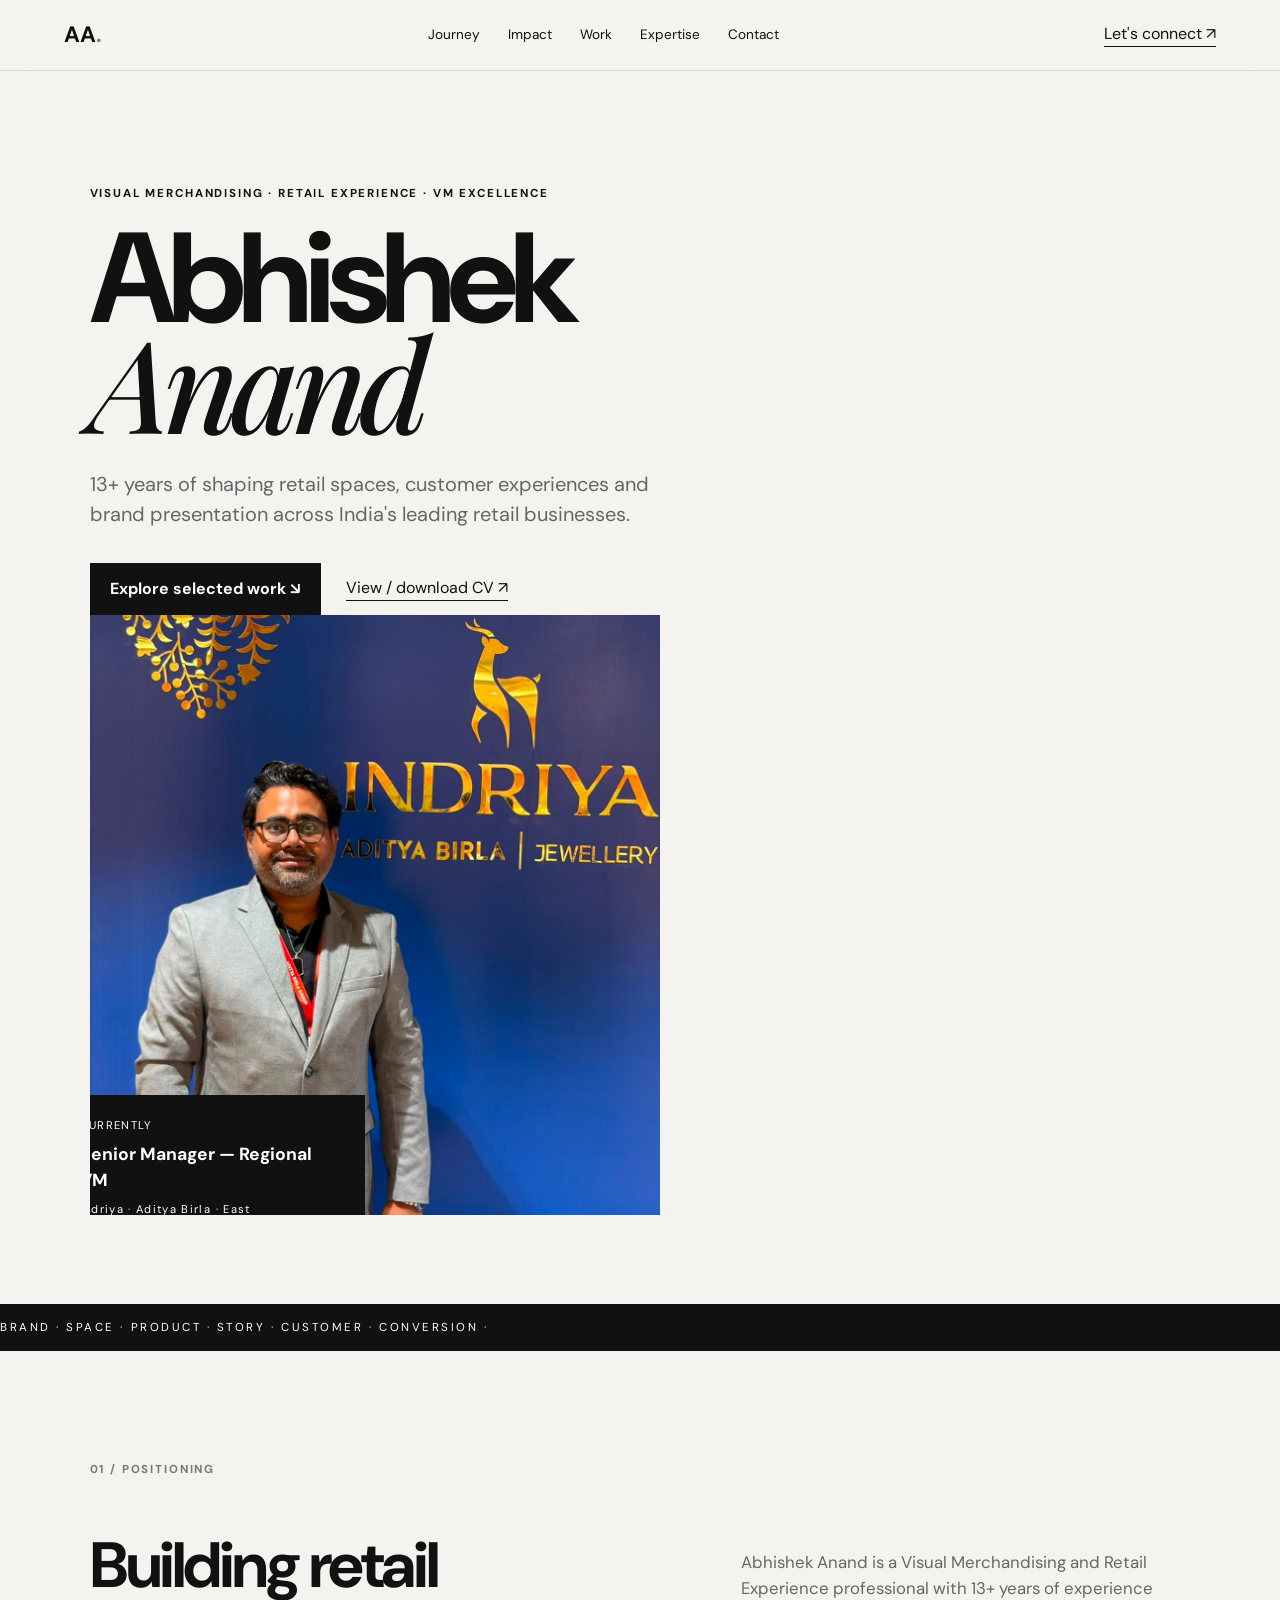
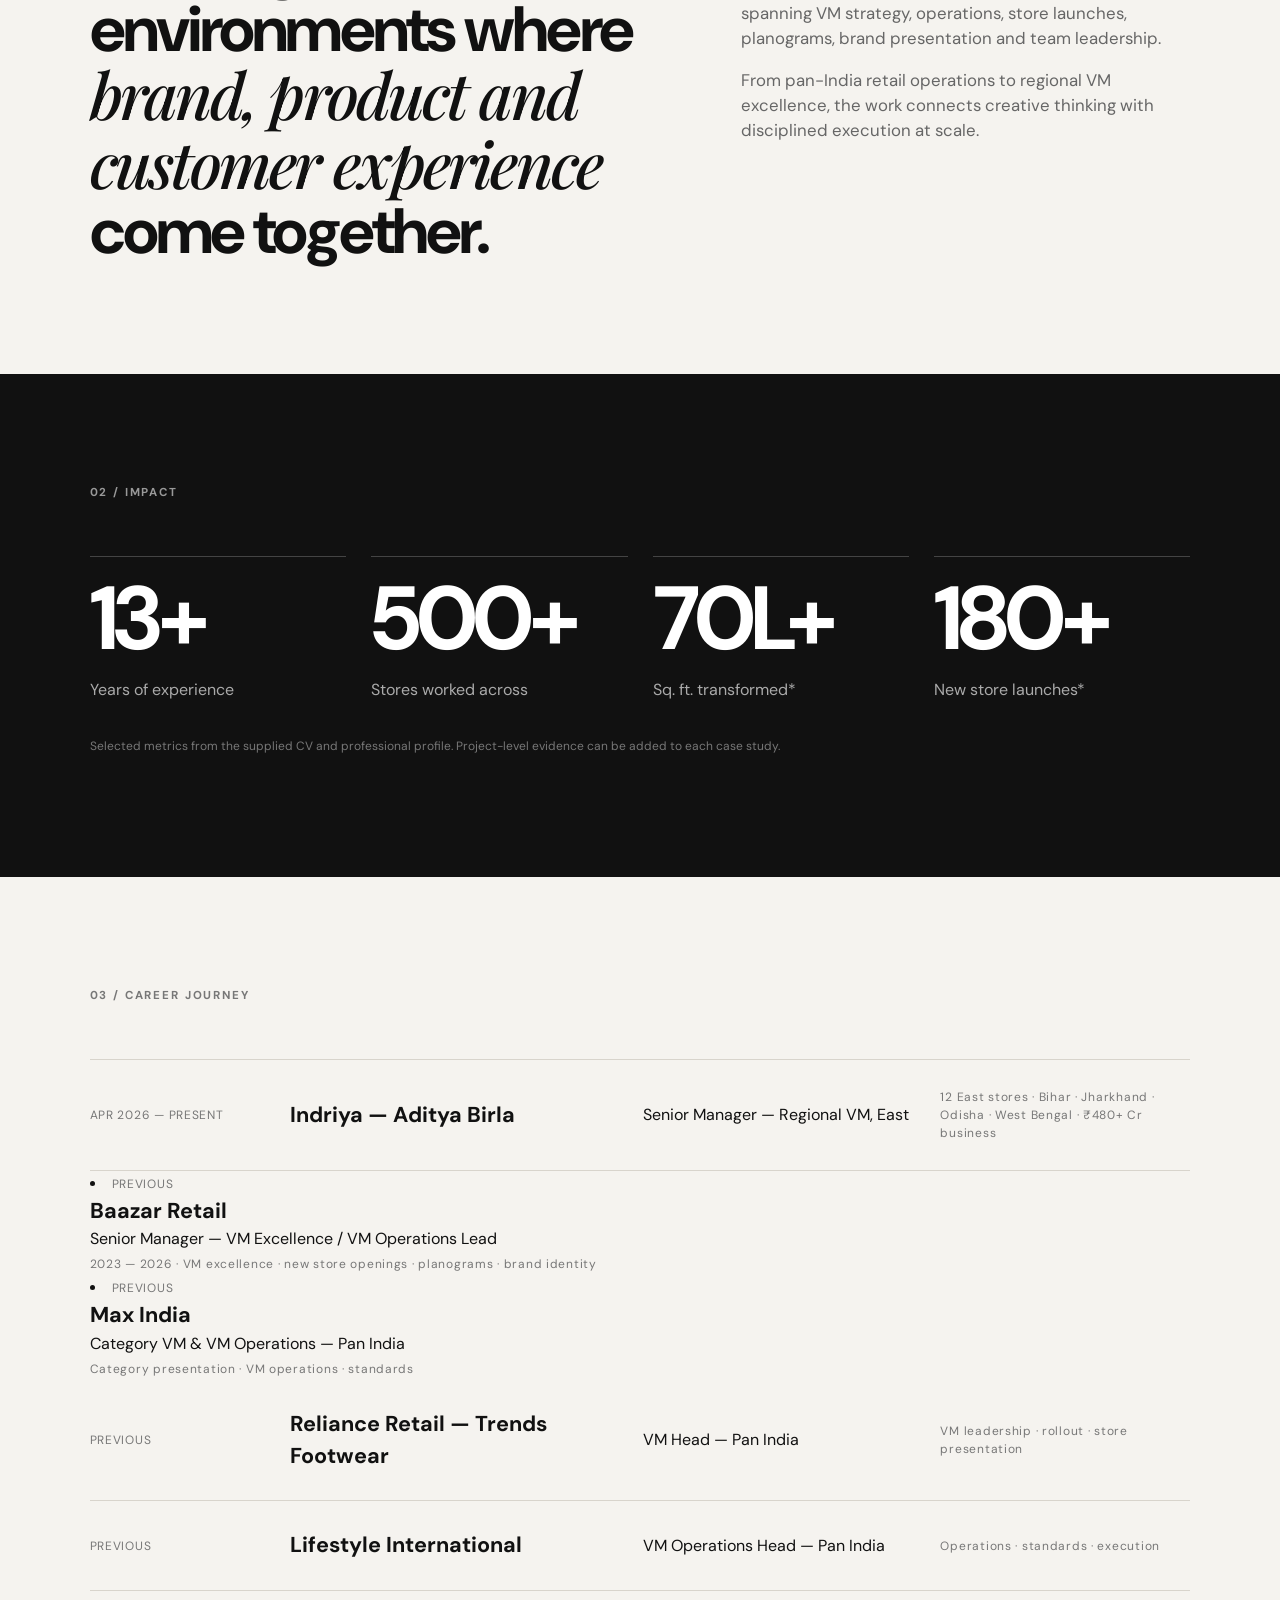
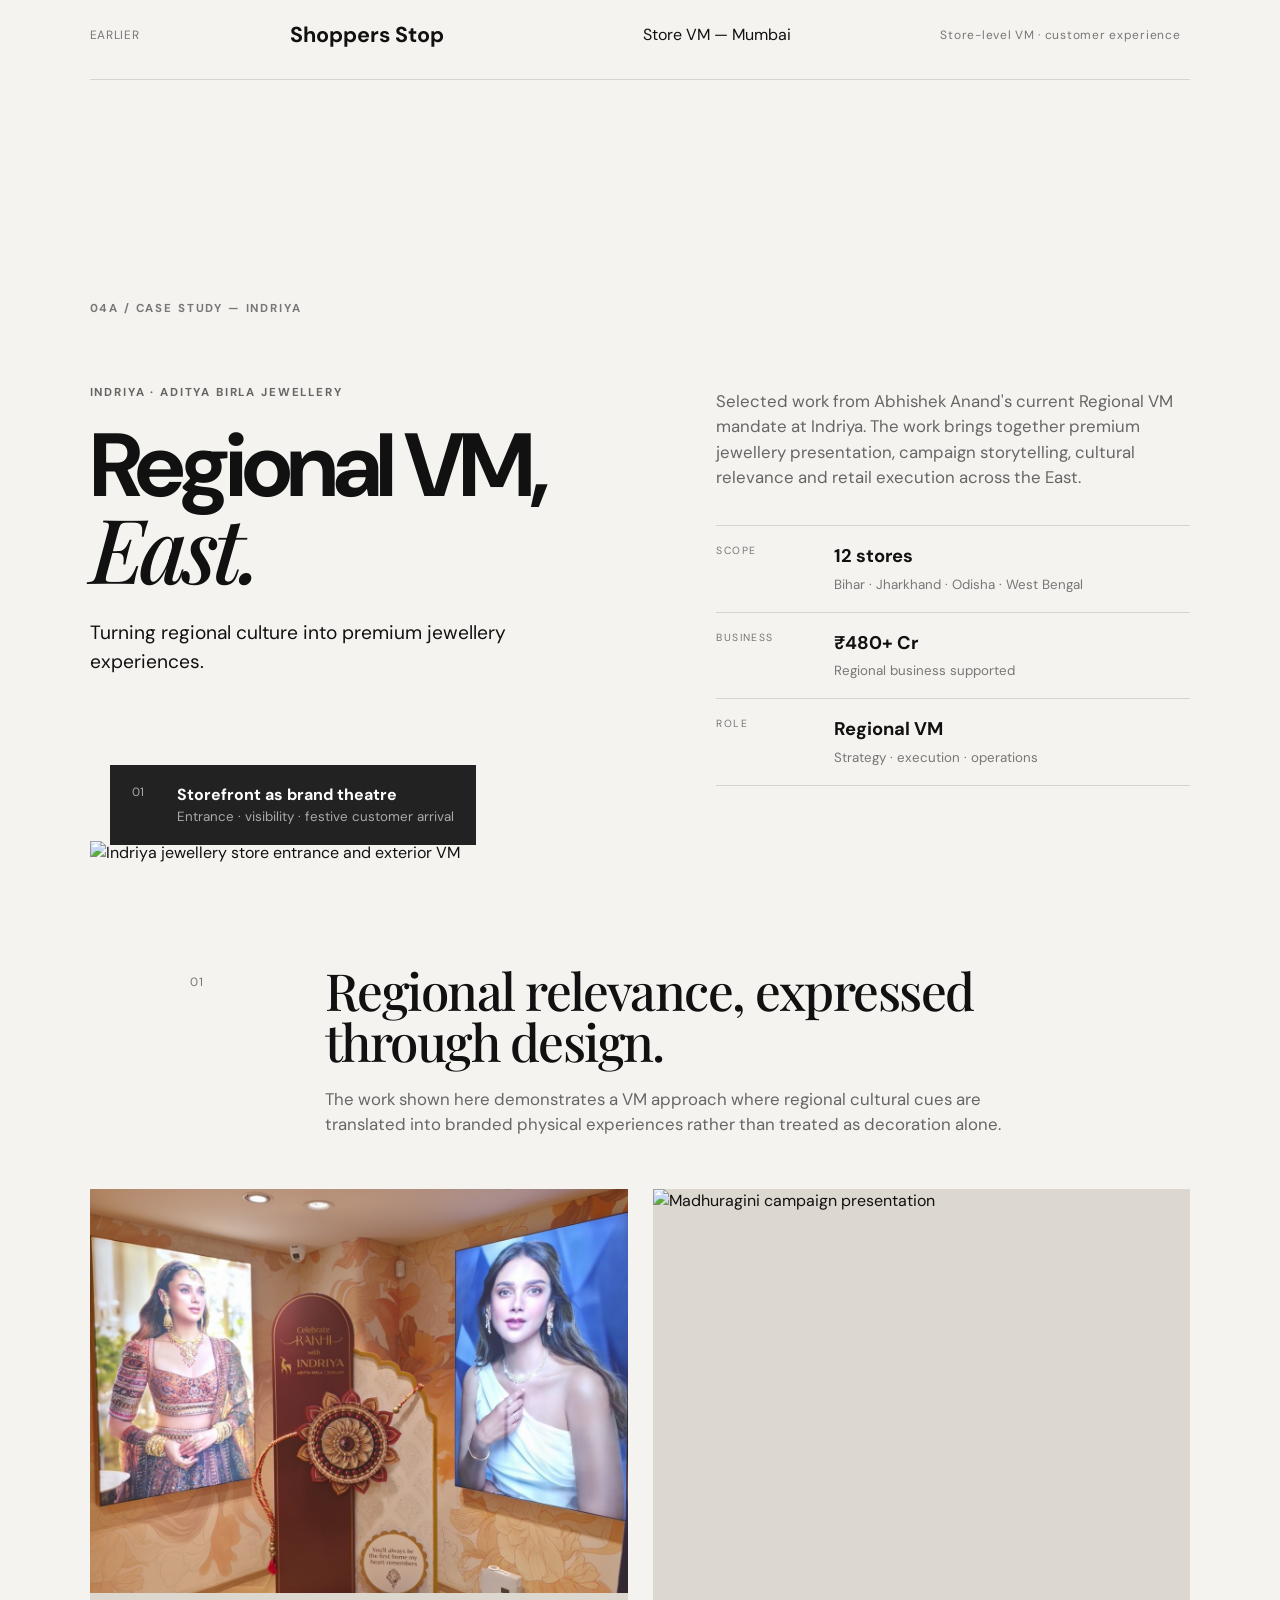
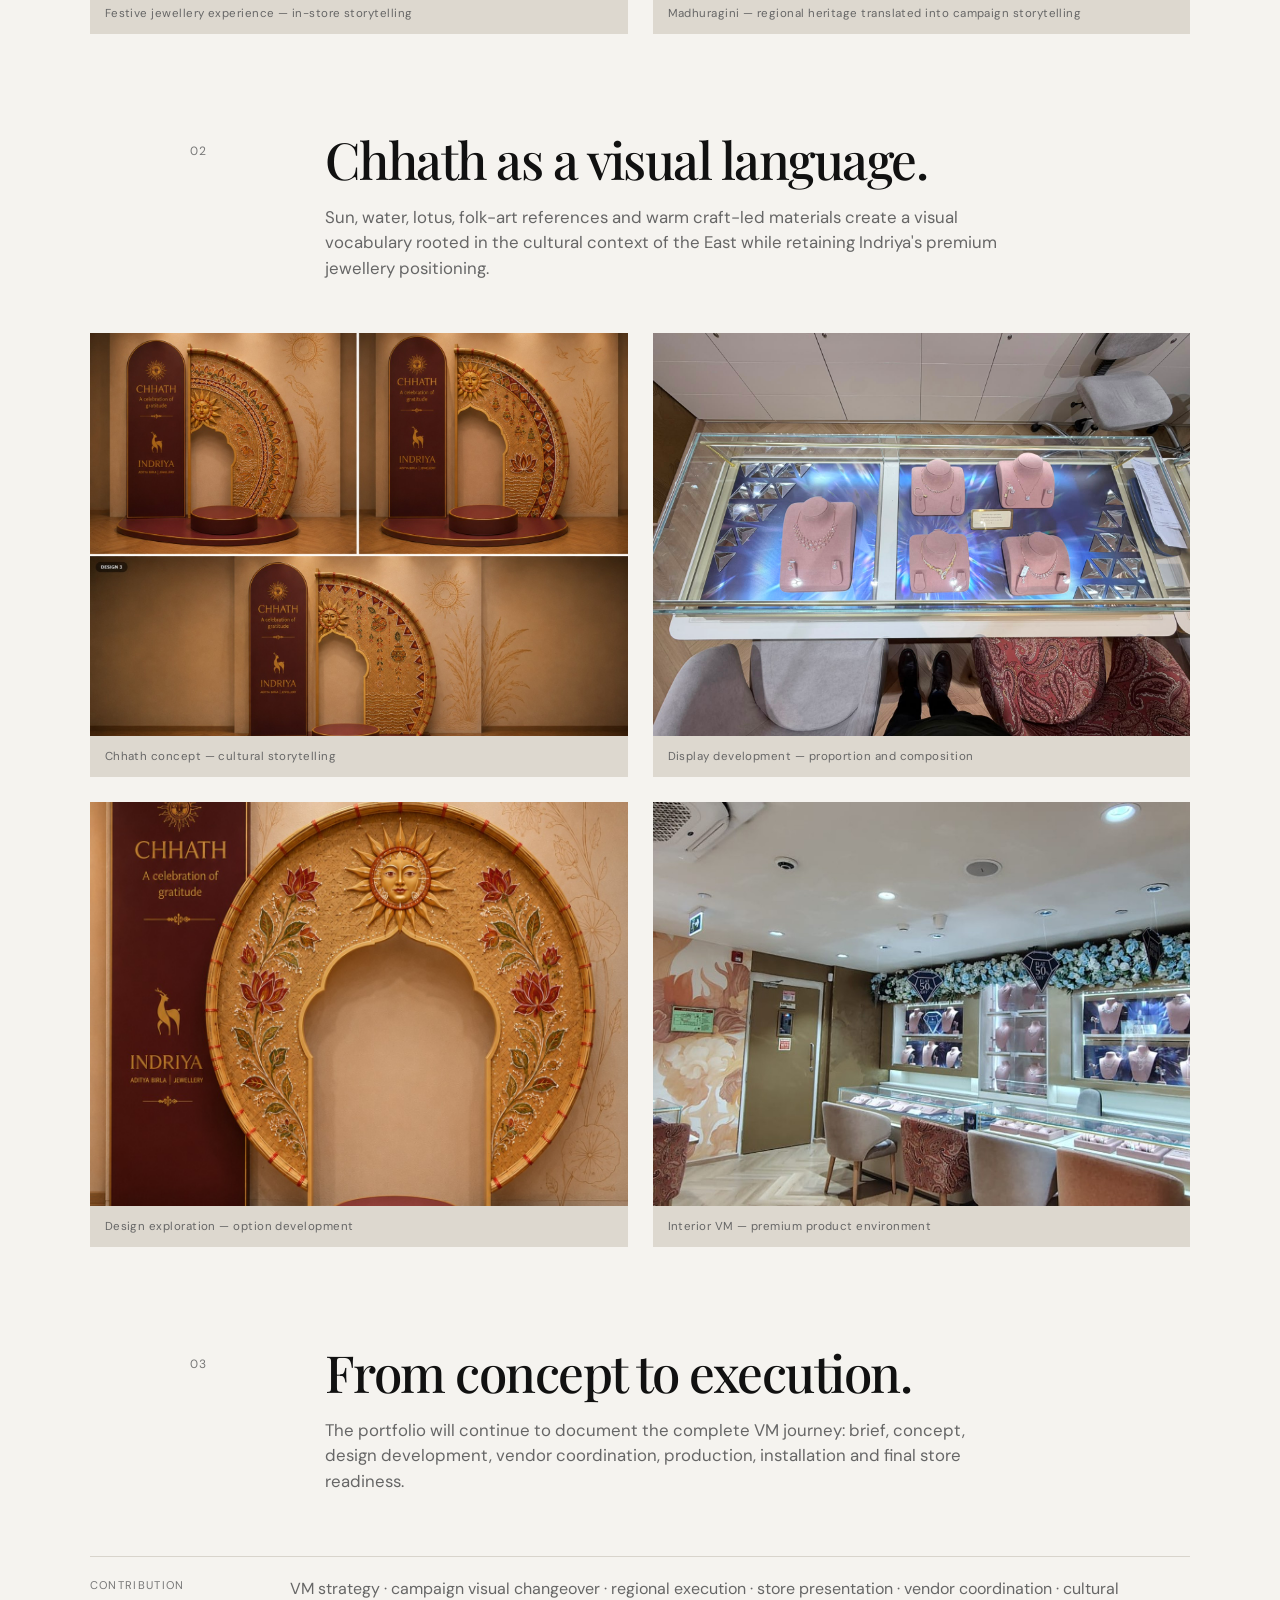
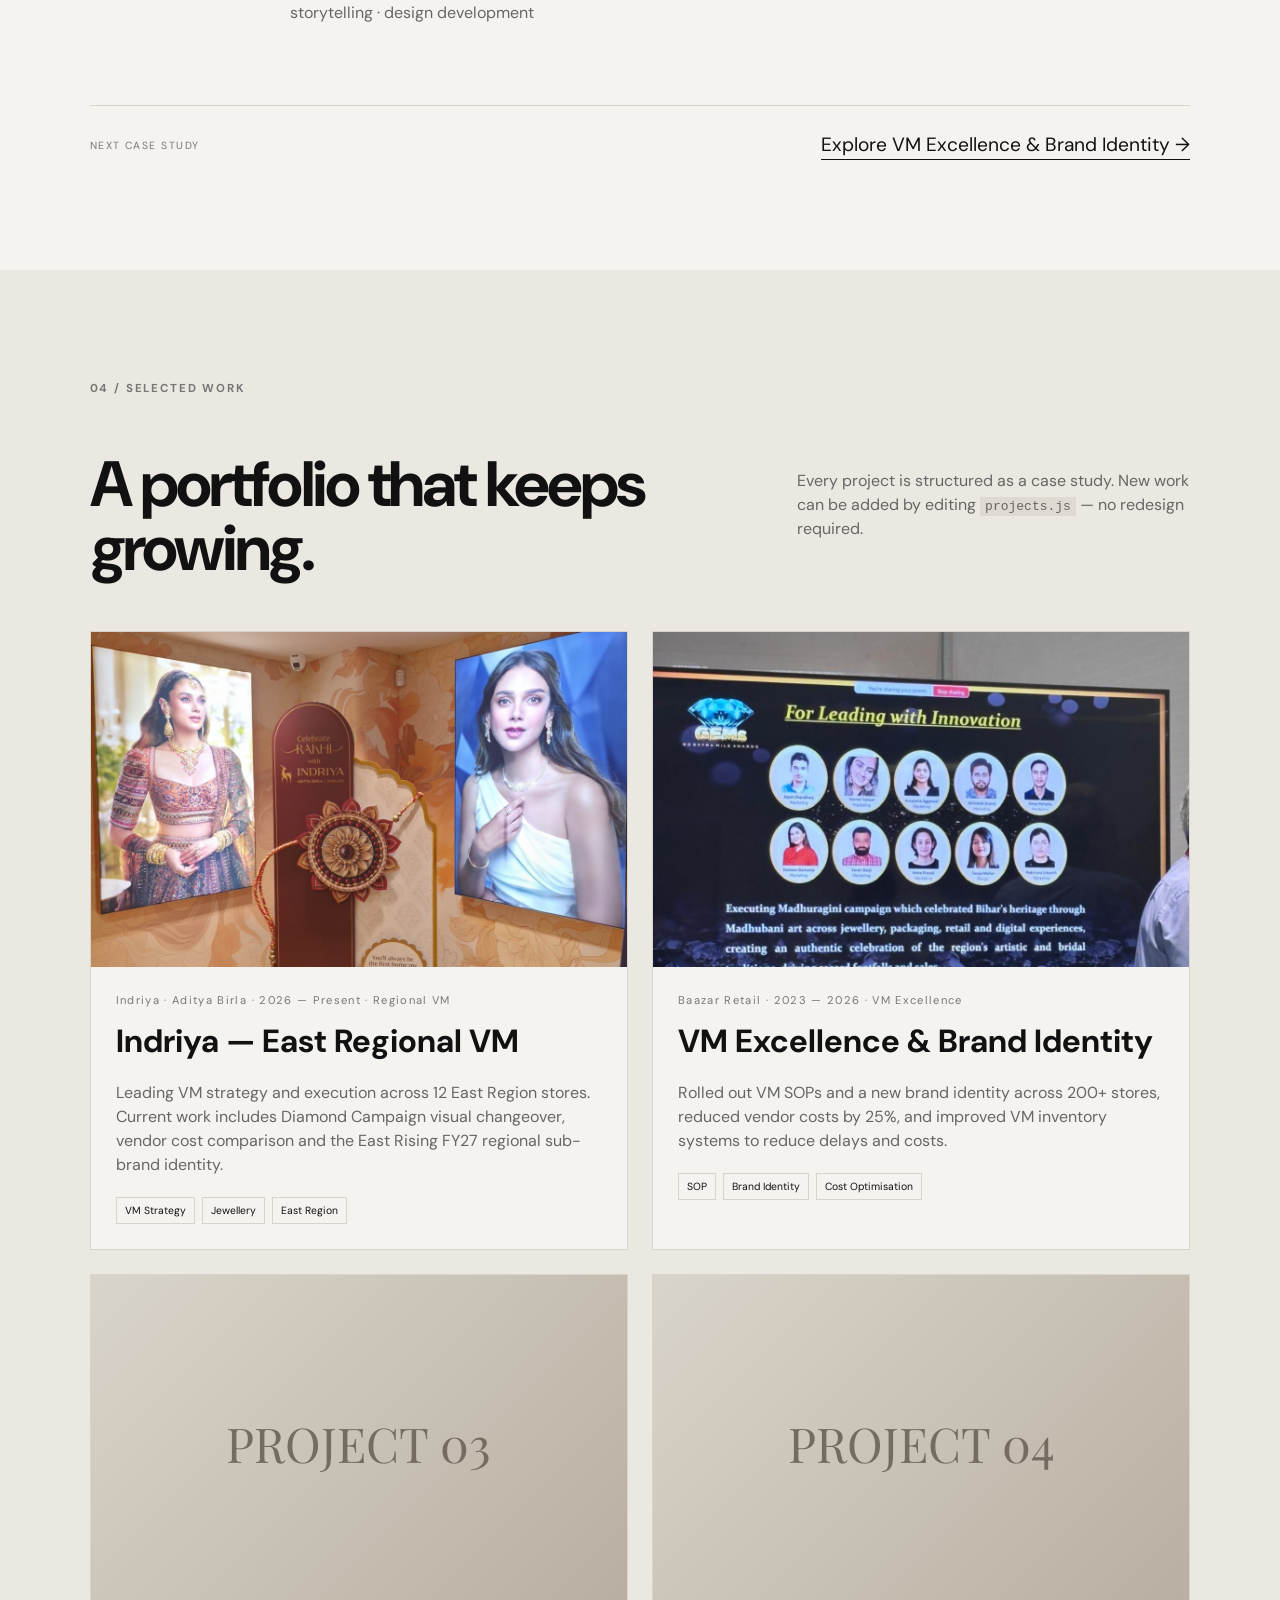
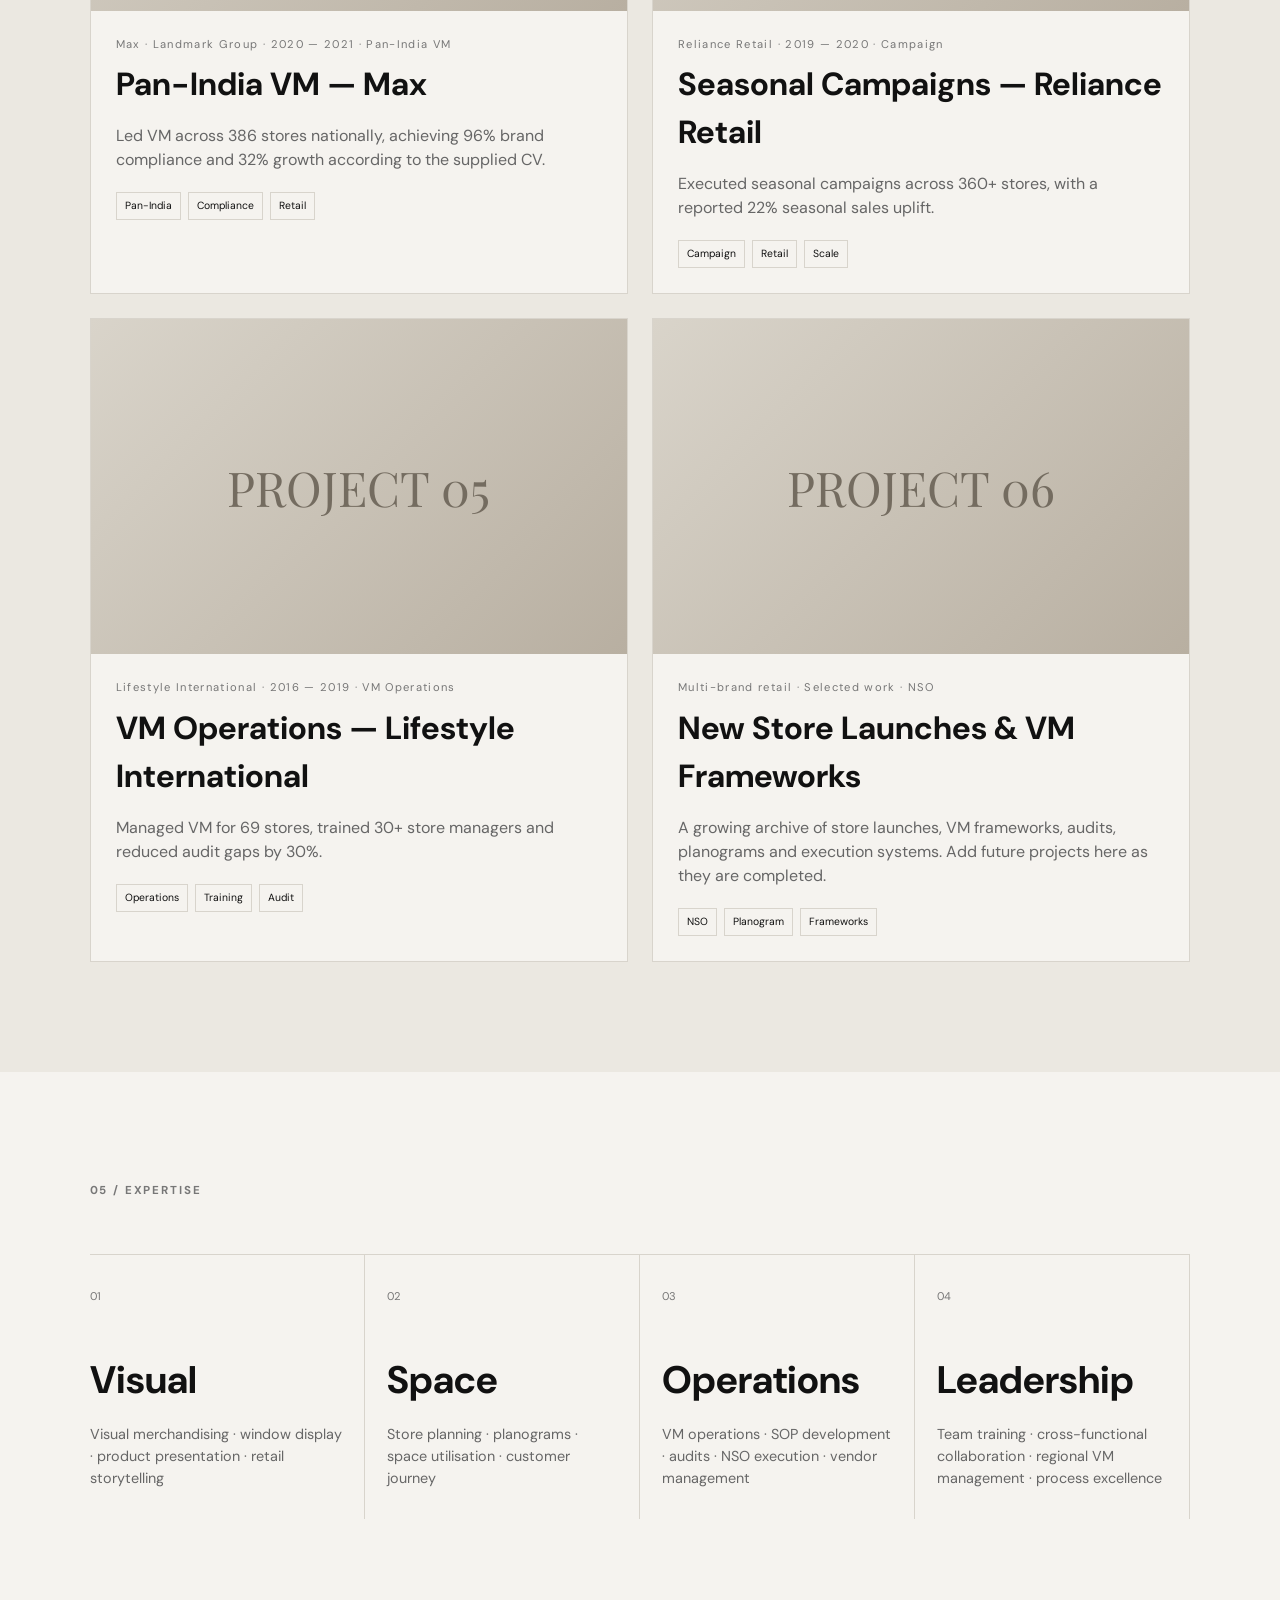
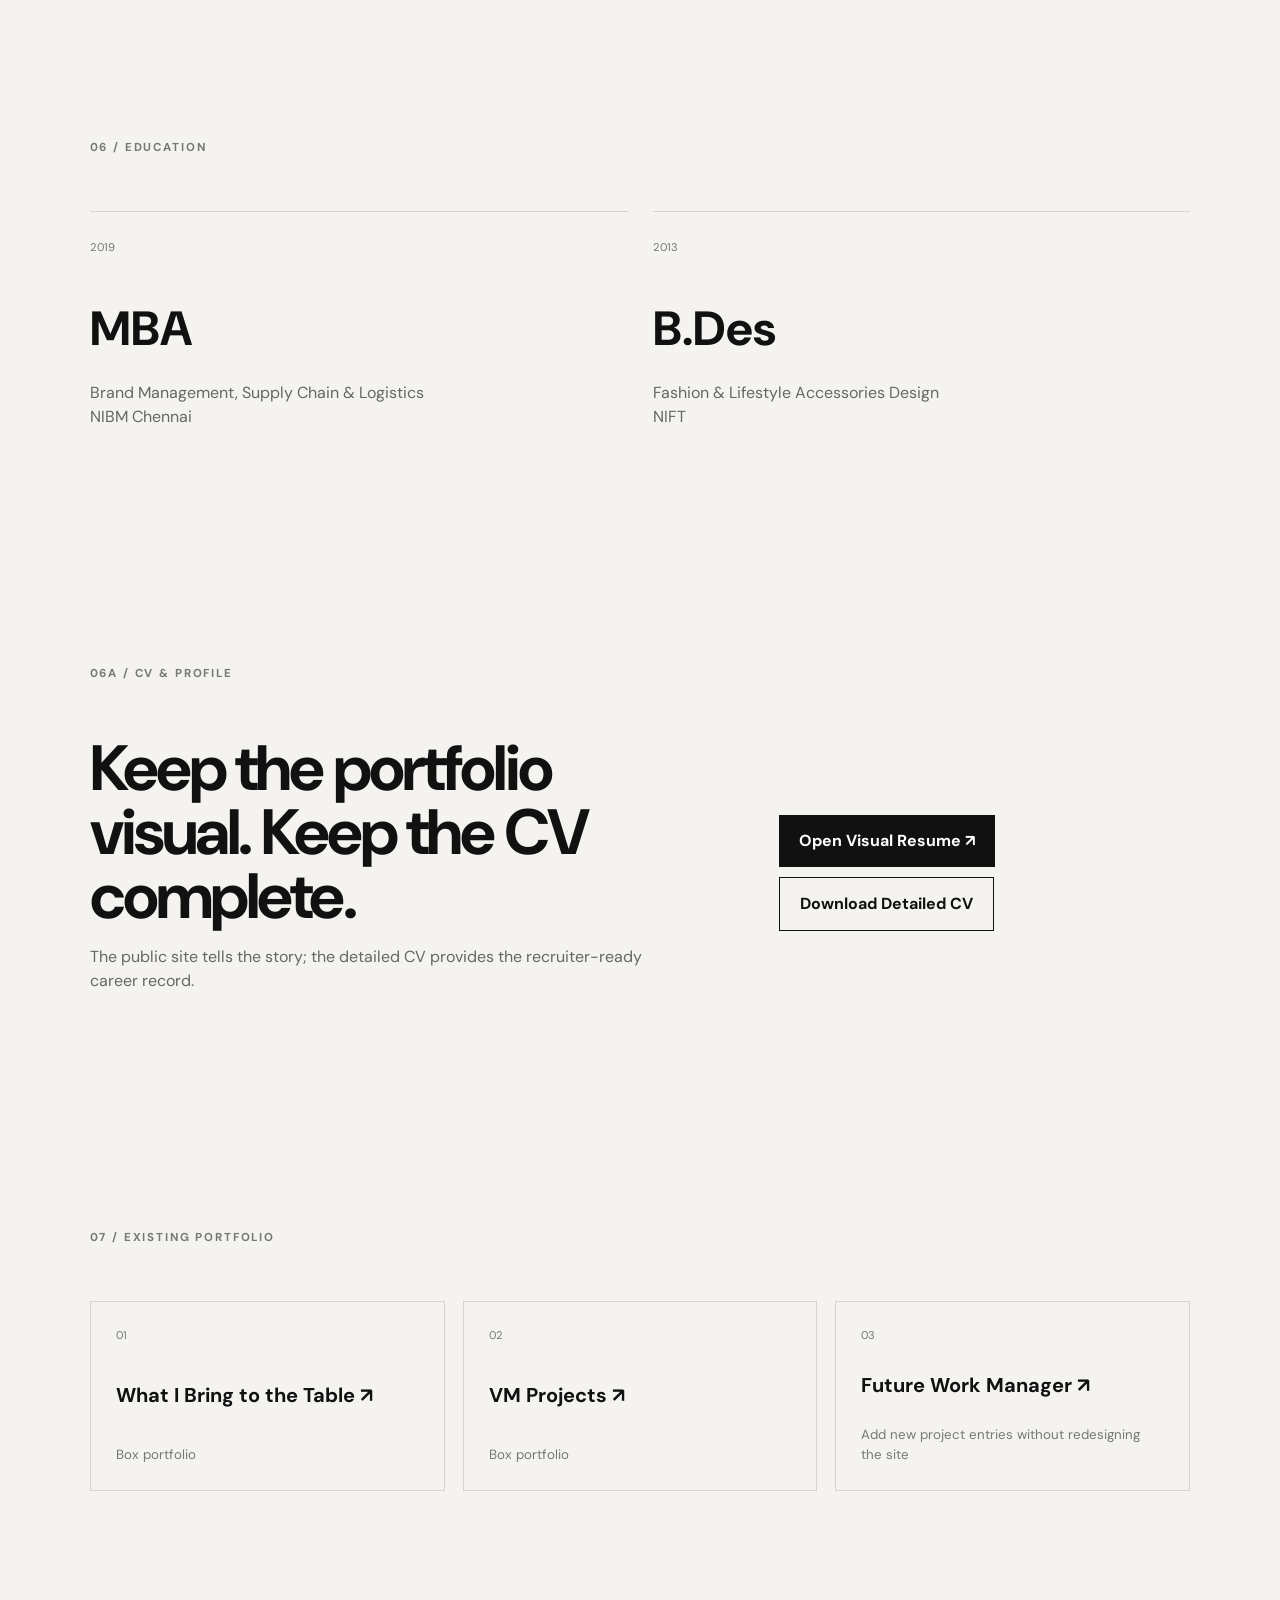
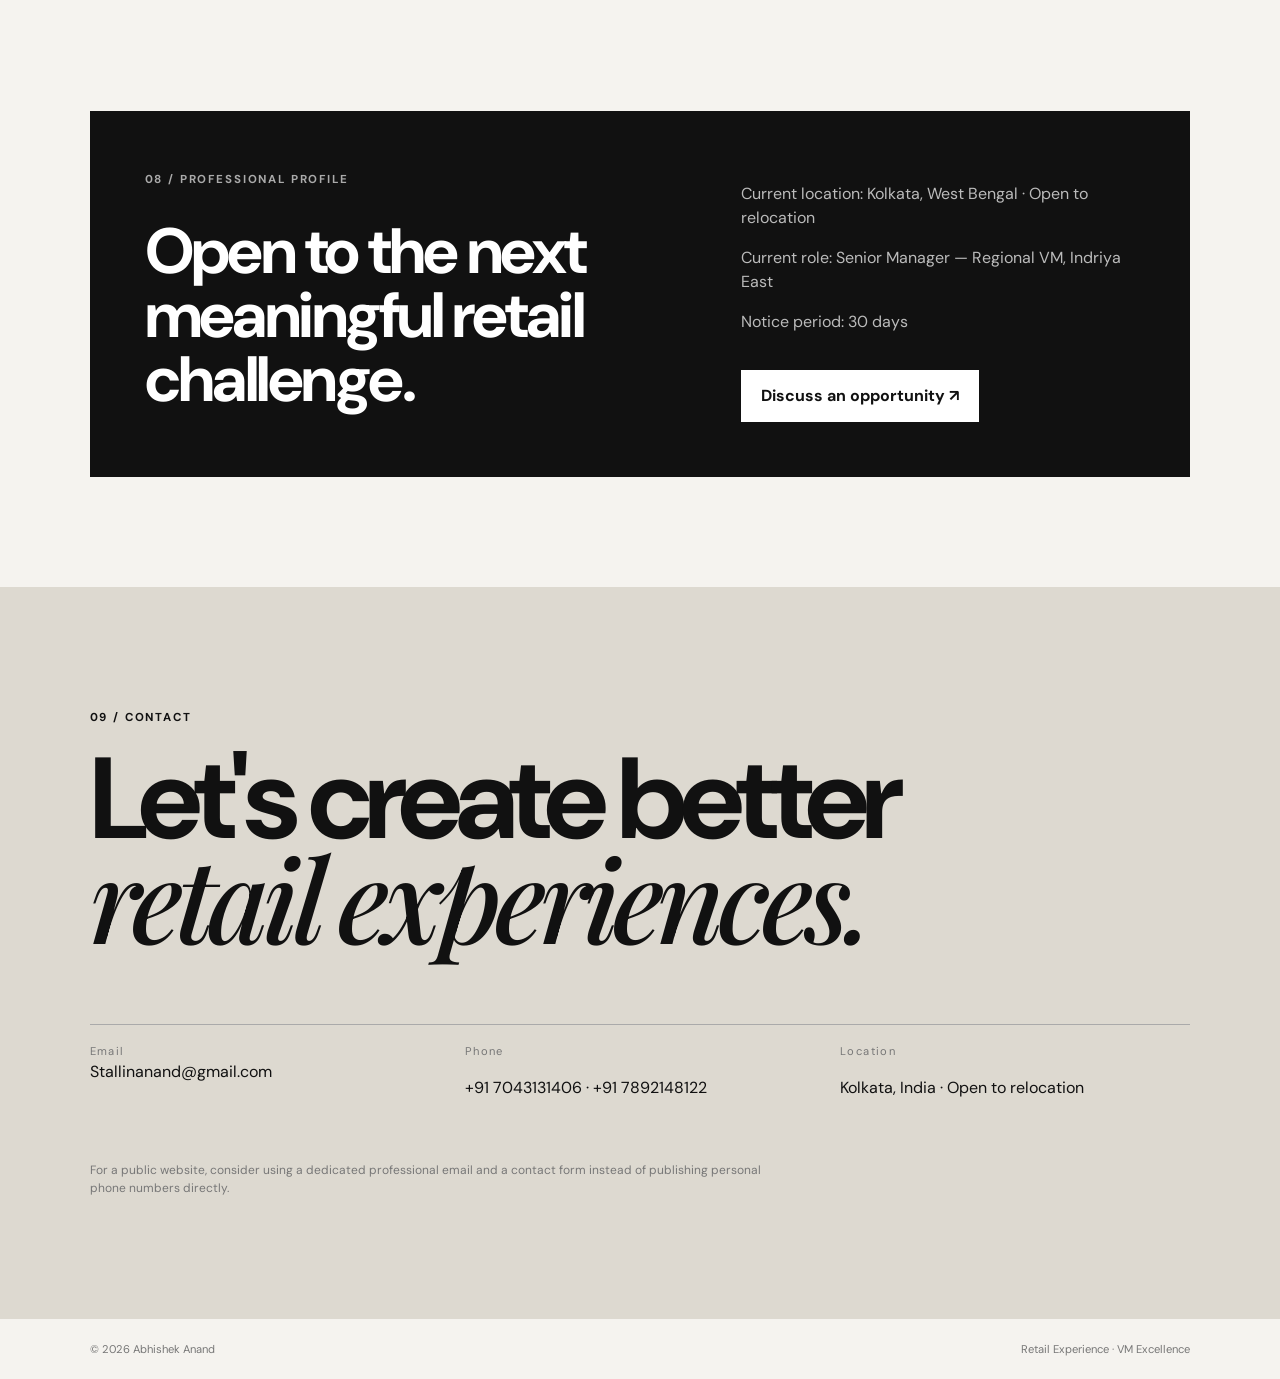
==== index.html @ 4405d83d "Update index.html Image link" ====
<!DOCTYPE html>
<html lang="en">
<head>
  <meta charset="UTF-8">
  <meta name="viewport" content="width=device-width, initial-scale=1.0">
  <meta name="description" content="Abhishek Anand — Visual Merchandising, Retail Experience & VM Excellence. 13+ years across leading Indian retail brands.">
  <title>Abhishek Anand — Retail Experience & Visual Merchandising</title>
  <link rel="preconnect" href="https://fonts.googleapis.com">
  <link rel="preconnect" href="https://fonts.gstatic.com" crossorigin>
  <link href="https://fonts.googleapis.com/css2?family=DM+Sans:wght@400;500;600;700&family=Playfair+Display:wght@500;600&display=swap" rel="stylesheet">
  <link rel="stylesheet" href="styles.css">
</head>
<body>
  <header class="nav">
    <a class="brand" href="#top">AA<span>.</span></a>
    <nav>
      <a href="#journey">Journey</a>
      <a href="#impact">Impact</a>
      <a href="#work">Work</a>
      <a href="#expertise">Expertise</a>
      <a href="#contact">Contact</a>
    </nav>
    <a class="nav-cta" href="mailto:Stallinanand@gmail.com">Let's connect ↗</a>
  </header>

  <main id="top">
    <section class="hero">
      <div class="hero-copy">
        <p class="eyebrow">VISUAL MERCHANDISING · RETAIL EXPERIENCE · VM EXCELLENCE</p>
        <h1>Abhishek<br><em>Anand</em></h1>
        <p class="hero-lede">13+ years of shaping retail spaces, customer experiences and brand presentation across India's leading retail businesses.</p>
        <div class="hero-actions">
          <a class="button dark" href="#work">Explore selected work ↘</a>
          <a class="text-link" href="Abhishek_Anand_Visual_Resume.pdf" target="_blank">View / download CV ↗</a>
      </div>
      <div class="hero-visual">
        <div class="portrait-placeholder">
    <img src="Abhishek_Anand_Portfolio_Main_Photo-1.jpg" alt="Abhishek Anand – Visual Merchandising & Retail Experience">
</div>
        <div class="floating-card">
          <span>CURRENTLY</span>
          <strong>Senior Manager — Regional VM</strong>
          <small>Indriya · Aditya Birla · East</small>
        </div>
      </div>
    </section>

    <section class="marquee"><div>BRAND · SPACE · PRODUCT · STORY · CUSTOMER · CONVERSION ·</div></section>

    <section class="intro section">
      <div class="section-label">01 / POSITIONING</div>
      <div class="intro-grid">
        <h2>Building retail environments where <em>brand, product and customer experience</em> come together.</h2>
        <div>
          <p>Abhishek Anand is a Visual Merchandising and Retail Experience professional with 13+ years of experience spanning VM strategy, operations, store launches, planograms, brand presentation and team leadership.</p>
          <p>From pan-India retail operations to regional VM excellence, the work connects creative thinking with disciplined execution at scale.</p>
        </div>
      </div>
    </section>

    <section id="impact" class="impact section dark-section">
      <div class="section-label">02 / IMPACT</div>
      <div class="stats">
        <div><strong>13+</strong><span>Years of experience</span></div>
        <div><strong>500+</strong><span>Stores worked across</span></div>
        <div><strong>70L+</strong><span>Sq. ft. transformed*</span></div>
        <div><strong>180+</strong><span>New store launches*</span></div>
      </div>
      <p class="footnote">Selected metrics from the supplied CV and professional profile. Project-level evidence can be added to each case study.</p>
    </section>

    <section id="journey" class="section">
      <div class="section-label">03 / CAREER JOURNEY</div>
      <div class="journey">
        <article><span>APR 2026 — PRESENT</span><h3>Indriya — Aditya Birla</h3><p>Senior Manager — Regional VM, East</p><small>12 East stores · Bihar · Jharkhand · Odisha · West Bengal · ₹480+ Cr business</small></article>
        <li><span>PREVIOUS</span><h3>Baazar Retail</h3><p>Senior Manager — VM Excellence / VM Operations Lead</p><small>2023 — 2026 · VM excellence · new store openings · planograms · brand identity</small></li>
<li><span>PREVIOUS</span><h3>Max India</h3><p>Category VM & VM Operations — Pan India</p><small>Category presentation · VM operations · standards</small></li>
        <article><span>PREVIOUS</span><h3>Reliance Retail — Trends Footwear</h3><p>VM Head — Pan India</p><small>VM leadership · rollout · store presentation</small></article>
        <article><span>PREVIOUS</span><h3>Lifestyle International</h3><p>VM Operations Head — Pan India</p><small>Operations · standards · execution</small></article>
        <article><span>EARLIER</span><h3>Shoppers Stop</h3><p>Store VM — Mumbai</p><small>Store-level VM · customer experience</small></article>
      </div>
    </section>


    <section id="indriya-case-study" class="case-study section">
      <div class="section-label">04A / CASE STUDY — INDRIYA</div>

      <div class="case-intro">
        <div>
          <p class="eyebrow">INDRIYA · ADITYA BIRLA JEWELLERY</p>
          <h2>Regional VM,<br><em>East.</em></h2>
          <p class="case-kicker">Turning regional culture into premium jewellery experiences.</p>
        </div>
        <div class="case-copy">
          <p>Selected work from Abhishek Anand's current Regional VM mandate at Indriya. The work brings together premium jewellery presentation, campaign storytelling, cultural relevance and retail execution across the East.</p>
          <div class="case-facts">
            <div><span>SCOPE</span><strong>12 stores</strong><small>Bihar · Jharkhand · Odisha · West Bengal</small></div>
            <div><span>BUSINESS</span><strong>₹480+ Cr</strong><small>Regional business supported</small></div>
            <div><span>ROLE</span><strong>Regional VM</strong><small>Strategy · execution · operations</small></div>
          </div>
        </div>
      </div>

      <div class="case-hero">
        <img src="images/indriya/indriya-02.jpg" alt="Indriya jewellery store entrance and exterior VM">
        <div class="case-caption"><span>01</span><strong>Storefront as brand theatre</strong><small>Entrance · visibility · festive customer arrival</small></div>
      </div>

      <div class="case-story">
        <div class="story-number">01</div>
        <div><h3>Regional relevance, expressed through design.</h3><p>The work shown here demonstrates a VM approach where regional cultural cues are translated into branded physical experiences rather than treated as decoration alone.</p></div>
      </div>

      <div class="case-grid">
        <figure><img src="indriya-01.jpg" alt="Indriya festive in-store jewellery display"><figcaption>Festive jewellery experience — in-store storytelling</figcaption></figure>
        <figure><img src="PIX03759.JPG" alt="Madhuragini campaign presentation"><figcaption>Madhuragini — regional heritage translated into campaign storytelling</figcaption></figure>
      </div>

      <div class="case-story reverse">
        <div class="story-number">02</div>
        <div><h3>Chhath as a visual language.</h3><p>Sun, water, lotus, folk-art references and warm craft-led materials create a visual vocabulary rooted in the cultural context of the East while retaining Indriya's premium jewellery positioning.</p></div>
      </div>

      <div class="case-grid">
        <figure><img src="indriya-07.png" alt="Indriya Chhath display concept"><figcaption>Chhath concept — cultural storytelling</figcaption></figure>
        <figure><img src="IMG-20260815-WA0026.jpg " alt="Indriya Chhath display variation"><figcaption>Display development — proportion and composition</figcaption></figure>
      </div>

      <div class="case-grid wide">
        <figure><img src="indriya-09.png" alt="Indriya Chhath design exploration"><figcaption>Design exploration — option development</figcaption></figure>
        <figure><img src="indriya-10.jpg" alt="Indriya jewellery store interior"><figcaption>Interior VM — premium product environment</figcaption></figure>
      </div>

      <div class="case-story">
        <div class="story-number">03</div>
        <div><h3>From concept to execution.</h3><p>The portfolio will continue to document the complete VM journey: brief, concept, design development, vendor coordination, production, installation and final store readiness.</p></div>
      </div>

      <div class="case-note">
        <span>CONTRIBUTION</span>
        <p>VM strategy · campaign visual changeover · regional execution · store presentation · vendor coordination · cultural storytelling · design development</p>
      </div>

      <div class="case-next">
        <span>NEXT CASE STUDY</span>
        <a href="#work">Explore VM Excellence &amp; Brand Identity →</a>
      </div>
    </section>

    <section id="work" class="section work-section">
      <div class="section-label">04 / SELECTED WORK</div>
      <div class="work-heading"><h2>A portfolio that keeps growing.</h2><p>Every project is structured as a case study. New work can be added by editing <code>projects.js</code> — no redesign required.</p></div>
      <div id="project-grid" class="project-grid"></div>
    </section>

    <section id="expertise" class="section">
      <div class="section-label">05 / EXPERTISE</div>
      <div class="expertise-grid">
        <article><span>01</span><h3>Visual</h3><p>Visual merchandising · window display · product presentation · retail storytelling</p></article>
        <article><span>02</span><h3>Space</h3><p>Store planning · planograms · space utilisation · customer journey</p></article>
        <article><span>03</span><h3>Operations</h3><p>VM operations · SOP development · audits · NSO execution · vendor management</p></article>
        <article><span>04</span><h3>Leadership</h3><p>Team training · cross-functional collaboration · regional VM management · process excellence</p></article>
      </div>
    </section>

    <section class="education section">
      <div class="section-label">06 / EDUCATION</div>
      <div class="edu-grid">
        <div><span>2019</span><h3>MBA</h3><p>Brand Management, Supply Chain & Logistics<br>NIBM Chennai</p></div>
        <div><span>2013</span><h3>B.Des</h3><p>Fashion & Lifestyle Accessories Design<br>NIFT</p></div>
      </div>
    </section>

    <section class="cv-download section">
      <div class="section-label">06A / CV & PROFILE</div>
      <div class="cv-grid">
        <div><h2>Keep the portfolio visual. Keep the CV complete.</h2><p>The public site tells the story; the detailed CV provides the recruiter-ready career record.</p></div>
        <div class="cv-actions">
          <a class="button dark" href="documents/Abhishek_Anand_Visual_Resume.pdf" target="_blank">Open Visual Resume ↗</a>
          <a class="button outline" href="documents/Abhishek_Anand_Detailed_CV.docx">Download Detailed CV</a>
        </div>
      </div>
    </section>

    <section class="portfolio-links section">
      <div class="section-label">07 / EXISTING PORTFOLIO</div>
      <div class="link-cards">
        <a href="https://app.box.com/s/21m8hn2o3d1uioo9up12gmfalzfbxtxm" target="_blank"><span>01</span><strong>What I Bring to the Table ↗</strong><small>Box portfolio</small></a>
        <a href="https://app.box.com/s/btwnzcvhjk3s0afv8w3b60rk9rq38gg5" target="_blank"><span>02</span><strong>VM Projects ↗</strong><small>Box portfolio</small></a>
        <a href="admin.html"><span>03</span><strong>Future Work Manager ↗</strong><small>Add new project entries without redesigning the site</small></a>
      </div>
    </section>

    <section class="profile section">
      <div class="profile-card">
        <div>
          <span class="section-label">08 / PROFESSIONAL PROFILE</span>
          <h2>Open to the next meaningful retail challenge.</h2>
        </div>
        <div>
          <p>Current location: Kolkata, West Bengal · Open to relocation</p>
          <p>Current role: Senior Manager — Regional VM, Indriya East</p>
          <p>Notice period: 30 days</p>
          <a class="button light" href="#contact">Discuss an opportunity ↗</a>
        </div>
      </div>
    </section>

    <section id="contact" class="contact section">
      <p class="eyebrow">09 / CONTACT</p>
      <h2>Let's create better<br><em>retail experiences.</em></h2>
      <div class="contact-row">
        <div><span>Email</span><a href="mailto:Stallinanand@gmail.com">Stallinanand@gmail.com</a></div>
        <div><span>Phone</span><p>+91 7043131406 · +91 7892148122</p></div>
        <div><span>Location</span><p>Kolkata, India · Open to relocation</p></div>
      </div>
      <p class="privacy-note">For a public website, consider using a dedicated professional email and a contact form instead of publishing personal phone numbers directly.</p>
    </section>
  </main>

  <footer><span>© 2026 Abhishek Anand</span><span>Retail Experience · VM Excellence</span></footer>
  <script src="projects.js"></script>
  <script src="script.js"></script>
</body>
</html>
---- styles.css ----
:root{
  --ink:#111;
  --muted:#666;
  --paper:#f5f3ef;
  --line:#d8d4cc;
  --dark:#111;
  --light:#f8f7f3;
  --accent:#c9b79a;
}
*{box-sizing:border-box} html{scroll-behavior:smooth} body{margin:0;background:var(--paper);color:var(--ink);font-family:"DM Sans",sans-serif;line-height:1.5}
a{color:inherit;text-decoration:none}.nav{position:sticky;top:0;z-index:20;display:flex;align-items:center;justify-content:space-between;padding:18px 5vw;background:rgba(245,243,239,.92);backdrop-filter:blur(14px);border-bottom:1px solid var(--line)}
.brand{font-size:1.4rem;font-weight:700}.brand span{color:#8d775a}.nav nav{display:flex;gap:28px;font-size:.85rem}.nav-cta{border-bottom:1px solid}.hero{min-height:88vh;display:grid;grid-template-columns:1.1fr .9fr;gap:5vw;padding:8vw 7vw 7vw;align-items:center}
.eyebrow,.section-label{font-size:.72rem;letter-spacing:.16em;font-weight:700}.hero h1{font-size:clamp(4.5rem,10vw,10rem);line-height:.8;letter-spacing:-.06em;margin:26px 0}.hero h1 em,.contact h2 em{font-family:"Playfair Display",serif;font-weight:500}.hero-lede{max-width:640px;font-size:1.25rem;color:var(--muted)}.hero-actions{display:flex;align-items:center;gap:25px;margin-top:34px}.button{display:inline-block;padding:14px 20px;font-weight:700}.button.dark{background:var(--ink);color:white}.button.light{background:white;color:var(--ink);margin-top:20px}.text-link{border-bottom:1px solid}.hero-visual{position:relative;min-height:560px}.portrait-placeholder{height:600px;background:linear-gradient(135deg,#ddd8cf,#b7afa2);display:flex;flex-direction:column;justify-content:center;align-items:center;color:#756e63}.portrait-placeholder span{font-family:"Playfair Display";font-size:10rem}.portrait-placeholder small{letter-spacing:.15em}.floating-card{position:absolute;bottom:-25px;left:-35px;background:var(--dark);color:white;padding:22px 25px;width:min(310px,75%)}.floating-card span,.floating-card small{display:block;font-size:.7rem;letter-spacing:.12em}.floating-card strong{display:block;font-size:1.1rem;margin:7px 0}
.marquee{overflow:hidden;background:var(--dark);color:white;padding:15px 0;white-space:nowrap;font-size:.72rem;letter-spacing:.22em}.marquee div{animation:scroll 25s linear infinite}@keyframes scroll{to{transform:translateX(-35%)}}.section{padding:110px 7vw}.section-label{color:#777;margin-bottom:55px}.intro-grid{display:grid;grid-template-columns:1.1fr .9fr;gap:8vw}.intro h2,.work-heading h2{font-size:clamp(2.7rem,5vw,5.4rem);line-height:1;letter-spacing:-.045em;margin:0}.intro h2 em{font-family:"Playfair Display";font-weight:500}.intro-grid p{color:var(--muted);font-size:1.05rem}.dark-section{background:var(--dark);color:white}.dark-section .section-label{color:#999}.stats{display:grid;grid-template-columns:repeat(4,1fr);gap:25px}.stats div{border-top:1px solid #444;padding-top:22px}.stats strong{display:block;font-size:clamp(3rem,7vw,7rem);line-height:.9;letter-spacing:-.06em}.stats span{display:block;color:#aaa;margin-top:18px}.footnote{color:#777;font-size:.75rem;margin-top:35px}
.journey{border-top:1px solid var(--line)}.journey article{display:grid;grid-template-columns:180px 1.2fr 1fr .9fr;gap:20px;padding:28px 0;border-bottom:1px solid var(--line);align-items:center}.journey span,.journey small{color:#777;font-size:.75rem;letter-spacing:.06em}.journey h3{font-size:1.35rem;margin:0}.journey p{margin:0}
.work-section{background:#ebe8e1}.work-heading{display:grid;grid-template-columns:1fr .65fr;gap:8vw;margin-bottom:50px}.work-heading p{color:var(--muted)}code{background:#dedad2;padding:2px 5px}.project-grid{display:grid;grid-template-columns:repeat(2,1fr);gap:24px}.project{background:var(--paper);border:1px solid var(--line);transition:.25s;overflow:hidden}.project:hover{transform:translateY(-5px)}.project-image{aspect-ratio:16/10;background:linear-gradient(135deg,#d9d4ca,#b8afa1);display:flex;align-items:center;justify-content:center;color:#746c60;font-family:"Playfair Display";font-size:3rem}.project-body{padding:25px}.project-meta{font-size:.7rem;letter-spacing:.12em;color:#777}.project h3{font-size:2rem;margin:8px 0}.project p{color:var(--muted);margin-bottom:20px}.project .tags{display:flex;gap:7px;flex-wrap:wrap}.tag{font-size:.65rem;border:1px solid var(--line);padding:5px 8px}
.expertise-grid{display:grid;grid-template-columns:repeat(4,1fr);border-top:1px solid var(--line)}.expertise-grid article{padding:28px 22px 15px 0;border-right:1px solid var(--line);min-height:260px}.expertise-grid article+article{padding-left:22px}.expertise-grid span,.edu-grid span{font-size:.7rem;color:#777}.expertise-grid h3{font-size:2.4rem;margin:45px 0 15px}.expertise-grid p{color:var(--muted);font-size:.9rem}
.edu-grid{display:grid;grid-template-columns:1fr 1fr;gap:25px}.edu-grid>div{border-top:1px solid var(--line);padding-top:22px}.edu-grid h3{font-size:3rem;margin:35px 0 8px}.edu-grid p{color:var(--muted)}
.link-cards{display:grid;grid-template-columns:repeat(3,1fr);gap:18px}.link-cards a{border:1px solid var(--line);padding:25px;min-height:190px;display:flex;flex-direction:column;justify-content:space-between;transition:.2s}.link-cards a:hover{background:white}.link-cards span{font-size:.7rem;color:#777}.link-cards strong{font-size:1.25rem}.link-cards small{color:#777}
.profile-card{background:var(--dark);color:white;padding:55px;display:grid;grid-template-columns:1fr .8fr;gap:8vw}.profile-card .section-label{color:#aaa}.profile-card h2{font-size:clamp(2.5rem,5vw,5rem);line-height:1;letter-spacing:-.04em;margin:30px 0 0}.profile-card p{color:#bbb}.contact{background:#ddd9d0}.contact h2{font-size:clamp(4rem,9vw,9rem);line-height:.84;letter-spacing:-.06em;margin:25px 0 70px}.contact-row{display:grid;grid-template-columns:repeat(3,1fr);gap:25px;border-top:1px solid #aaa}.contact-row>div{padding-top:18px}.contact-row span{display:block;color:#777;font-size:.7rem;letter-spacing:.12em}.privacy-note{color:#777;font-size:.75rem;margin-top:45px;max-width:700px}footer{display:flex;justify-content:space-between;padding:22px 7vw;font-size:.7rem;color:#777}
@media(max-width:850px){.nav nav{display:none}.hero,.intro-grid,.work-heading,.profile-card{grid-template-columns:1fr}.hero{padding-top:70px}.hero-visual{min-height:430px}.portrait-placeholder{height:450px}.stats{grid-template-columns:1fr 1fr}.journey article{grid-template-columns:1fr;gap:6px}.project-grid,.expertise-grid,.edu-grid,.link-cards,.contact-row{grid-template-columns:1fr}.expertise-grid article{border-right:0;border-bottom:1px solid var(--line);padding:25px 0}.expertise-grid article+article{padding-left:0}.profile-card{padding:35px}.section{padding:75px 6vw}.hero{padding-left:6vw;padding-right:6vw}.contact h2{font-size:clamp(3.7rem,17vw,7rem)}}

.cv-grid{display:grid;grid-template-columns:1fr .7fr;gap:8vw;align-items:center}.cv-grid h2{font-size:clamp(2.5rem,5vw,5rem);line-height:1;letter-spacing:-.045em;margin:0}.cv-grid p{color:var(--muted)}.cv-actions{display:flex;flex-direction:column;align-items:flex-start;gap:10px}.button.outline{border:1px solid var(--ink)}.project-image img{display:block}
@media(max-width:850px){.cv-grid{grid-template-columns:1fr}}

.case-intro{display:grid;grid-template-columns:1.05fr .95fr;gap:8vw;margin-bottom:55px}.case-intro h2{font-size:clamp(3.2rem,7vw,7rem);line-height:.9;letter-spacing:-.055em;margin:25px 0}.case-intro h2 em{font-family:"Playfair Display";font-weight:500}.case-intro p{color:var(--muted)}.case-hero{position:relative;margin-bottom:25px}.case-hero img{width:100%;display:block;max-height:720px;object-fit:cover}.case-caption{position:absolute;bottom:20px;left:20px;background:rgba(17,17,17,.92);color:white;padding:18px 22px;display:grid;grid-template-columns:35px 1fr;column-gap:10px}.case-caption span{grid-row:span 2;color:#aaa;font-size:.75rem}.case-caption strong{font-size:1rem}.case-caption small{color:#aaa}.case-grid{display:grid;grid-template-columns:repeat(2,1fr);gap:25px;margin-top:25px}.case-grid.wide{grid-template-columns:1fr 1fr}.case-grid figure{margin:0;background:#ddd8cf}.case-grid img{width:100%;display:block;aspect-ratio:4/3;object-fit:cover}.case-grid figcaption{padding:12px 15px;font-size:.72rem;letter-spacing:.04em;color:#666}.case-note{margin-top:45px;border-top:1px solid var(--line);padding-top:20px;display:grid;grid-template-columns:180px 1fr;gap:20px}.case-note span{font-size:.7rem;letter-spacing:.12em;color:#777}.case-note p{margin:0;color:var(--muted)}
@media(max-width:850px){.case-intro,.case-grid,.case-grid.wide,.case-note{grid-template-columns:1fr}.case-caption{position:relative;left:auto;bottom:auto;margin-top:0}.case-hero img{max-height:none}}

.case-kicker{font-size:1.2rem!important;color:var(--ink)!important;max-width:420px}.case-copy>p{font-size:1.05rem}.case-facts{border-top:1px solid var(--line);margin-top:35px}.case-facts>div{display:grid;grid-template-columns:100px 1fr;gap:4px 18px;padding:17px 0;border-bottom:1px solid var(--line)}.case-facts span{grid-row:span 2;font-size:.65rem;letter-spacing:.14em;color:#777}.case-facts strong{font-size:1.15rem}.case-facts small{color:#777}.case-story{display:grid;grid-template-columns:100px 1fr;gap:35px;max-width:900px;margin:100px auto 35px}.story-number{font-size:.75rem;color:#777;letter-spacing:.12em;padding-top:8px}.case-story h3{font-family:"Playfair Display",serif;font-weight:500;font-size:clamp(2rem,4vw,4rem);line-height:1;letter-spacing:-.03em;margin:0 0 20px}.case-story p{max-width:680px;color:var(--muted);font-size:1.05rem}.case-story.reverse{margin-top:100px}.case-next{border-top:1px solid var(--line);margin-top:80px;padding-top:25px;display:flex;justify-content:space-between;align-items:center}.case-next span{font-size:.65rem;letter-spacing:.14em;color:#777}.case-next a{font-size:1.2rem;border-bottom:1px solid}
@media(max-width:850px){.case-story{grid-template-columns:1fr;gap:5px;margin-top:70px}.case-facts>div{grid-template-columns:85px 1fr}.case-next{display:block}.case-next a{display:inline-block;margin-top:15px}}
/* MOBILE HERO PHOTO FIX */
.hero-visual {
  overflow: hidden;
}

.portrait-placeholder {
  overflow: hidden;
  width: 100%;
}

.portrait-placeholder img {
  display: block;
  width: 100%;
  height: auto;
  max-width: 100%;
  object-fit: contain;
}

@media (max-width: 850px) {
  .hero {
    grid-template-columns: 1fr !important;
  }

  .hero-visual {
    width: 100%;
    max-width: 100%;
    overflow: hidden;
  }

  .portrait-placeholder {
    width: 100%;
    height: auto;
    min-height: 0;
    overflow: hidden;
  }

  .portrait-placeholder img {
    width: 100%;
    height: auto;
    max-width: 100%;
    object-fit: contain;
    object-position: center;
  }

  .floating-card {
    position: relative;
    right: auto;
    bottom: auto;
    margin: -30px 16px 20px;
  }
}
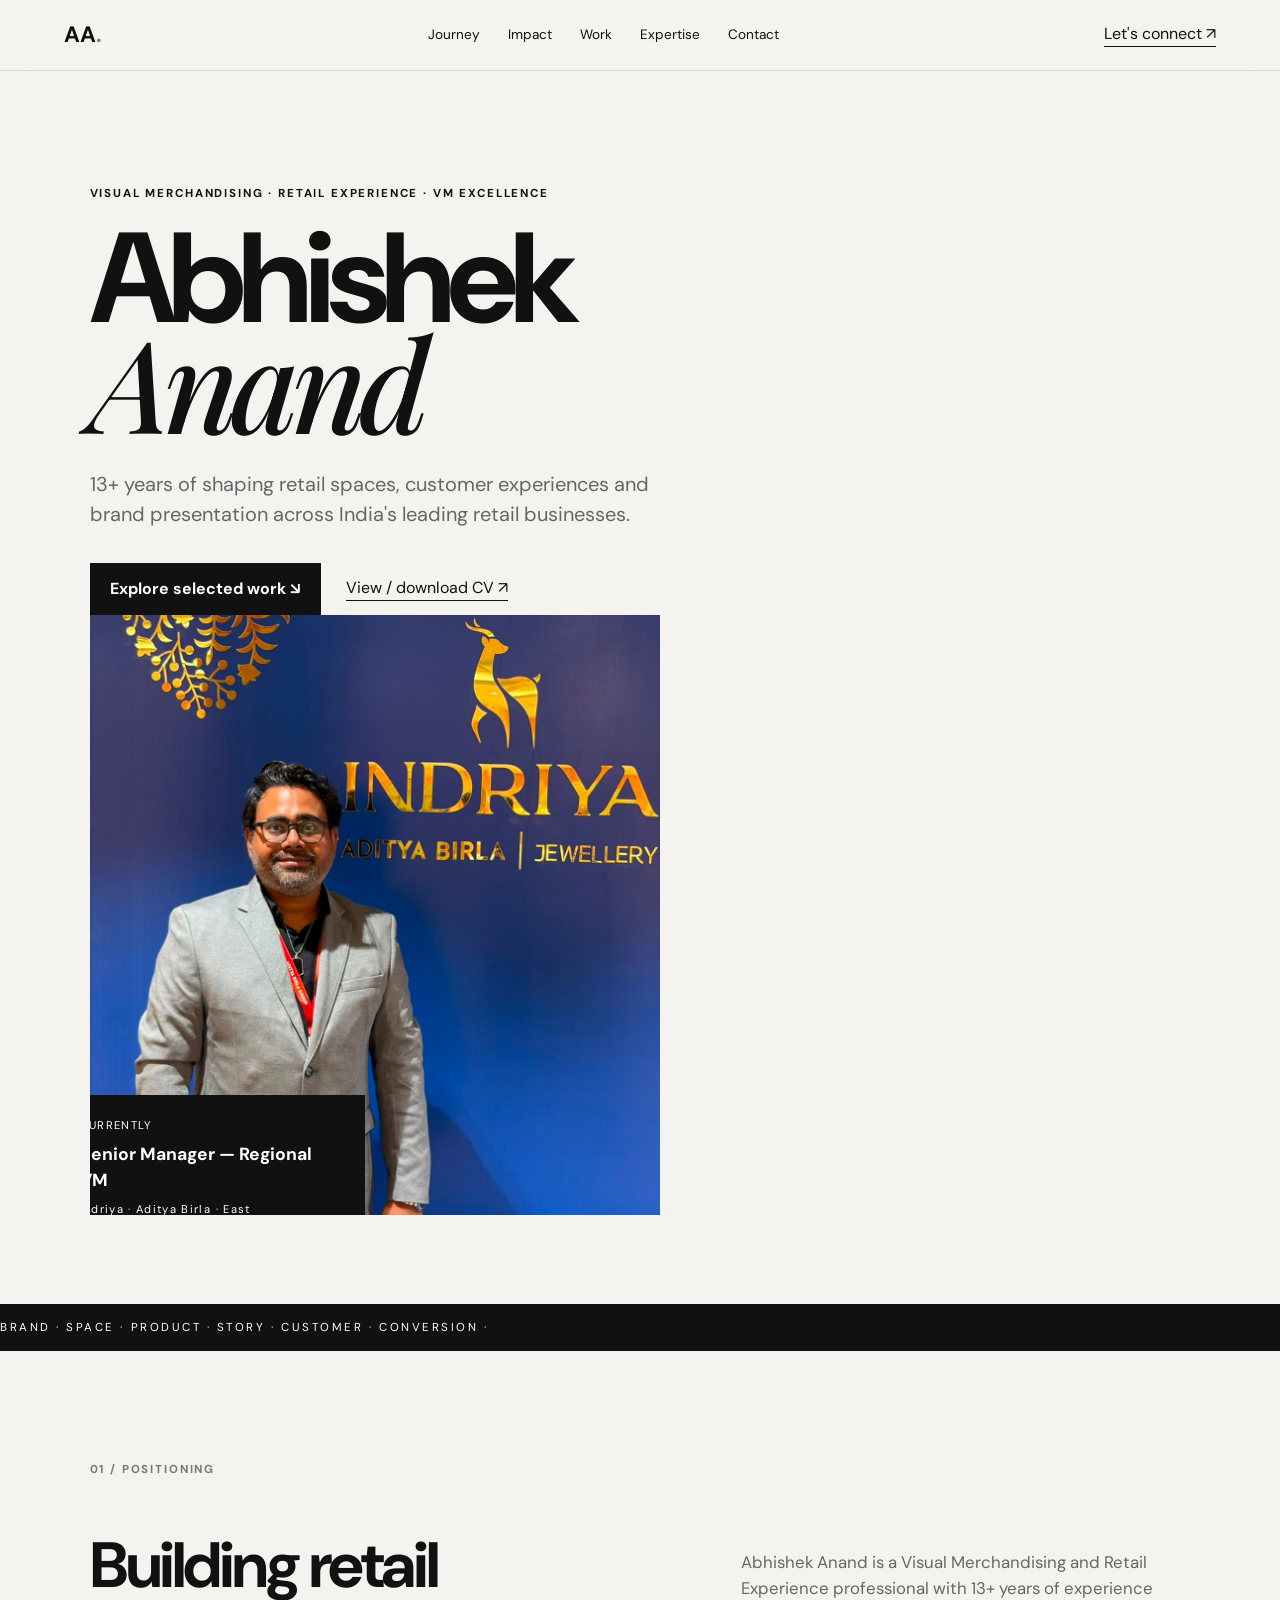
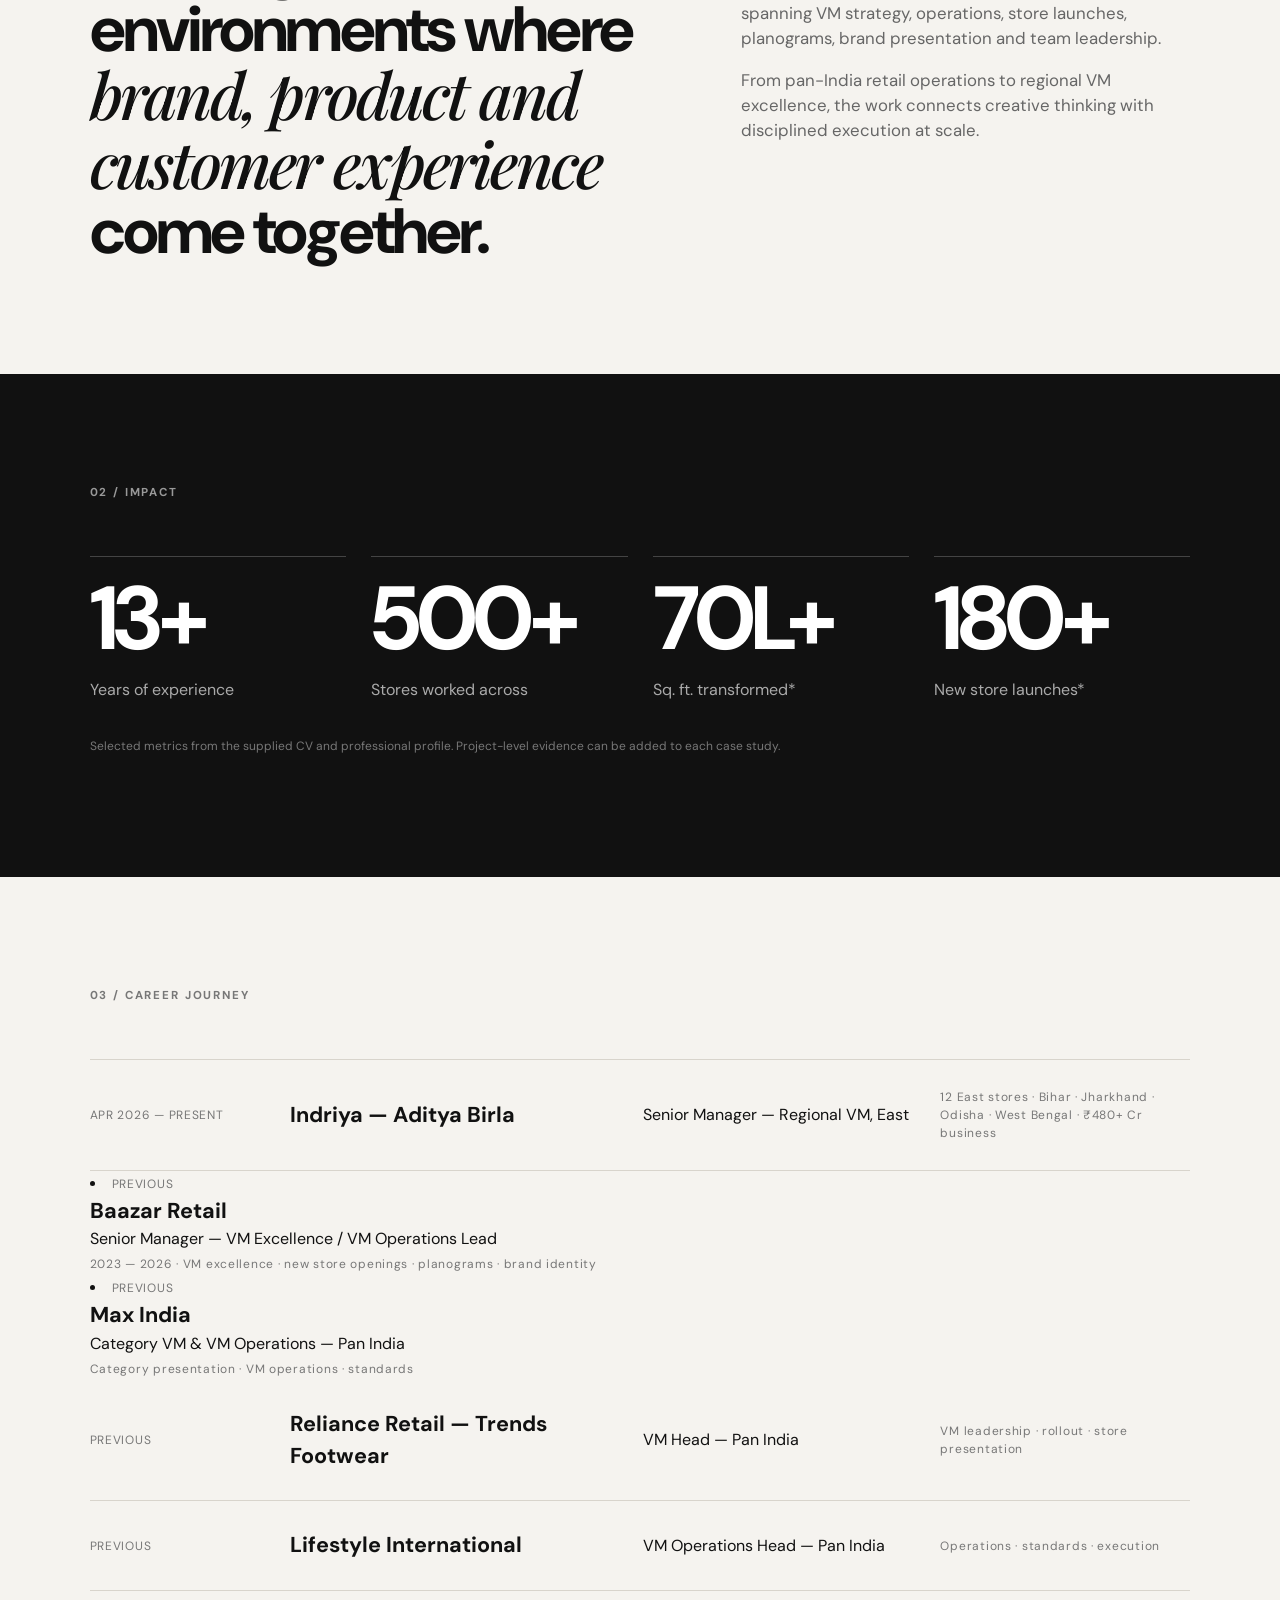
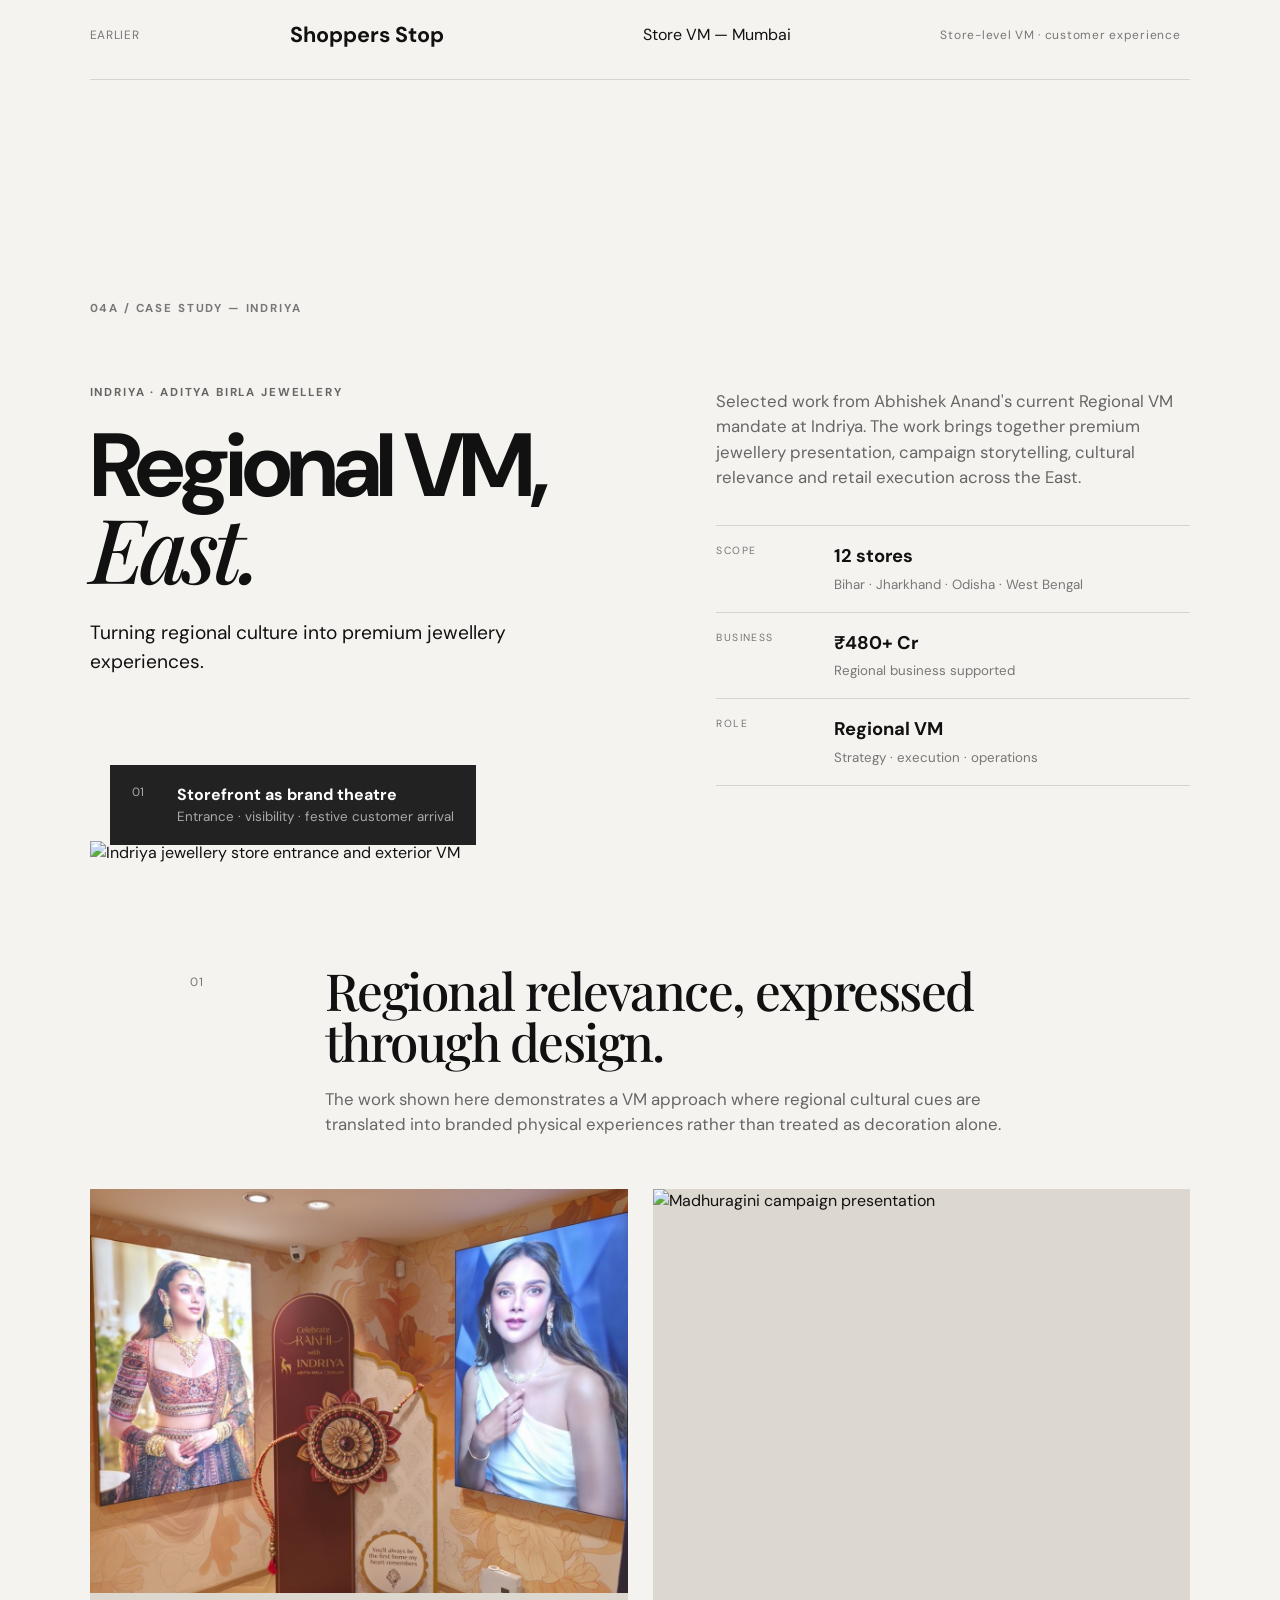
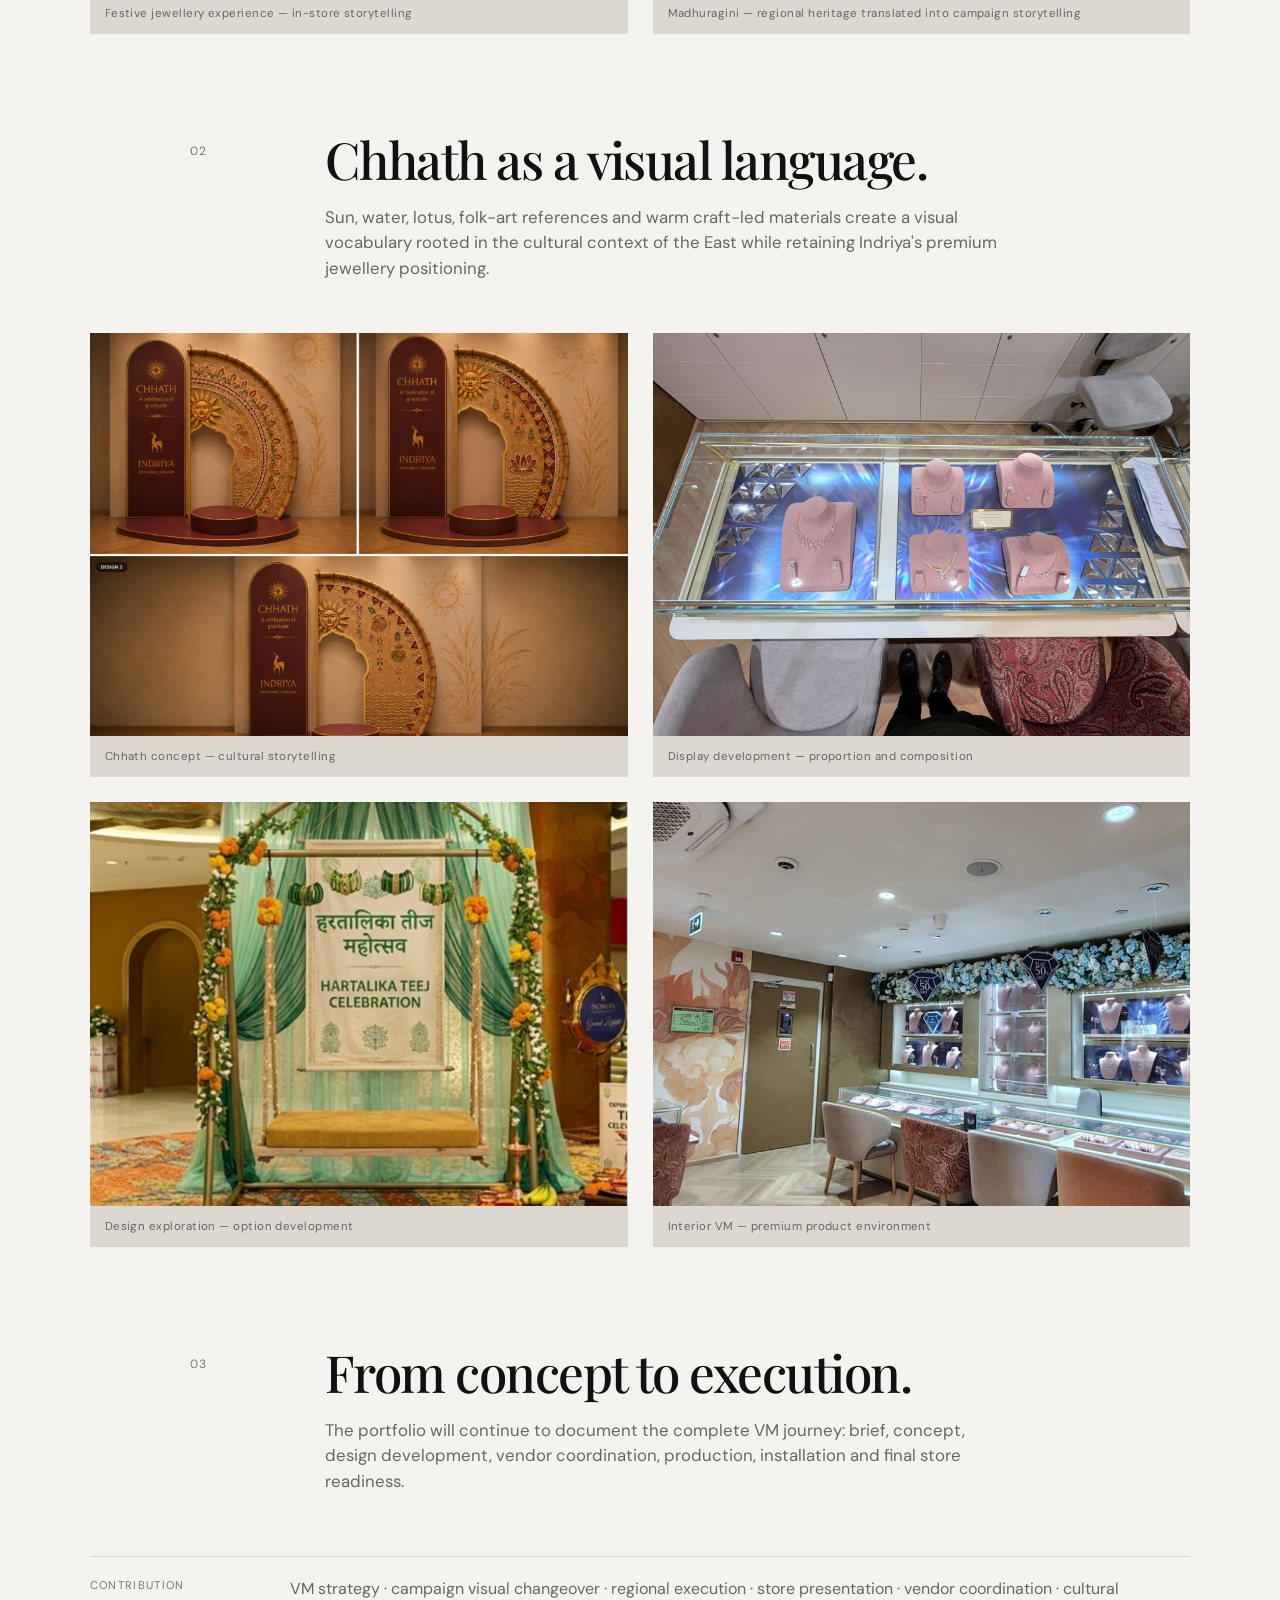
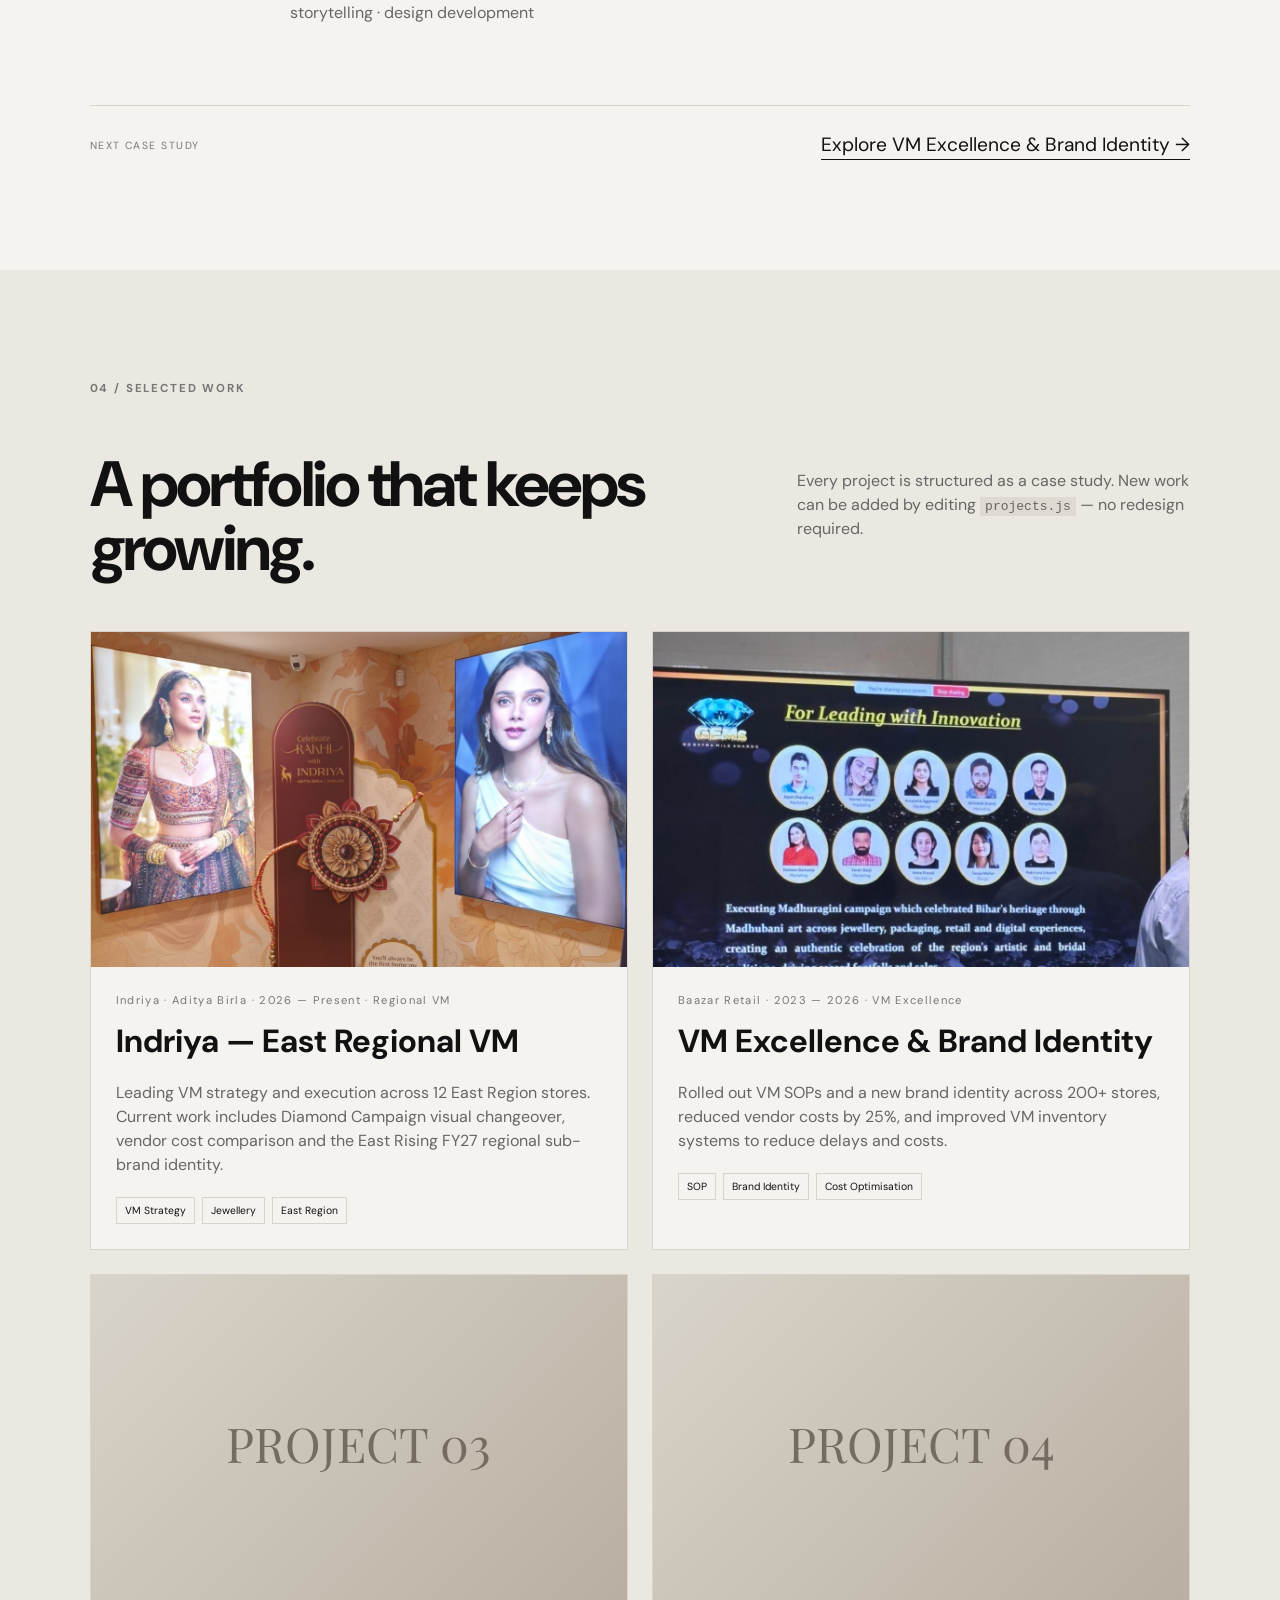
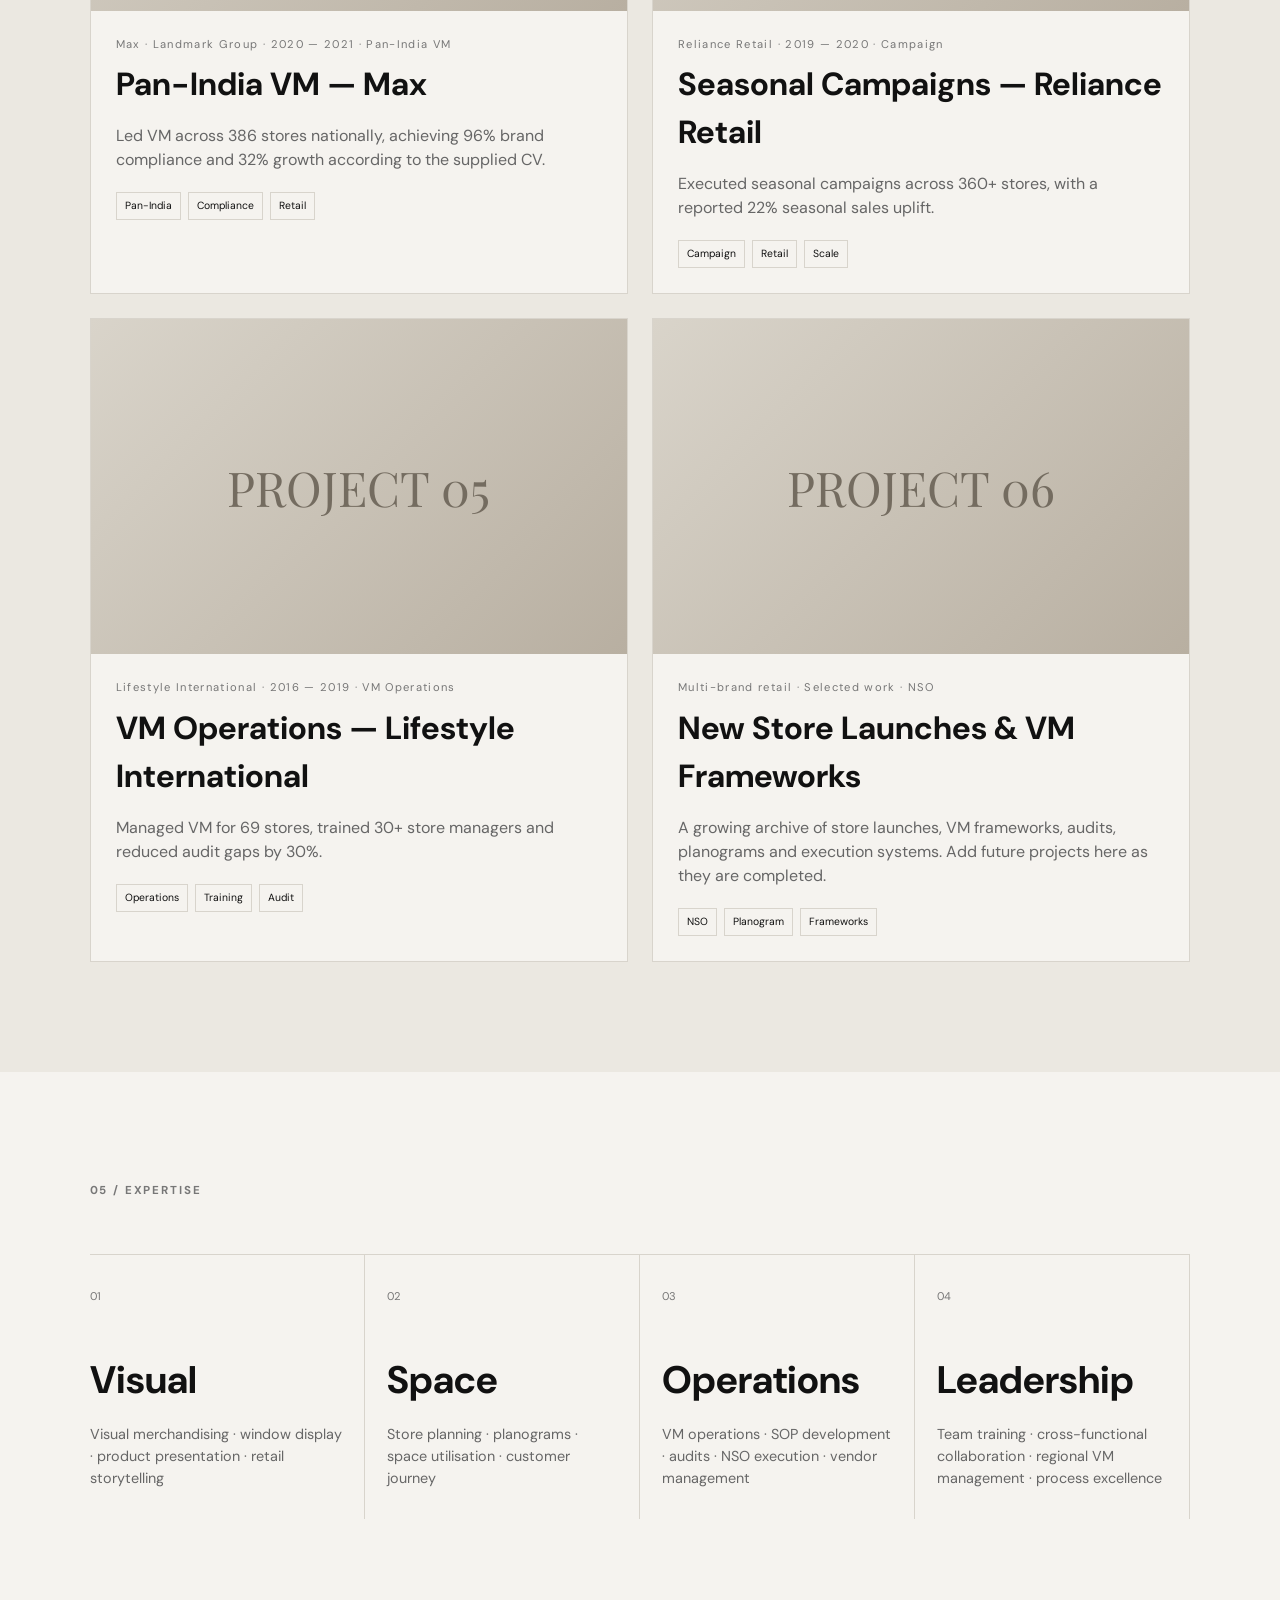
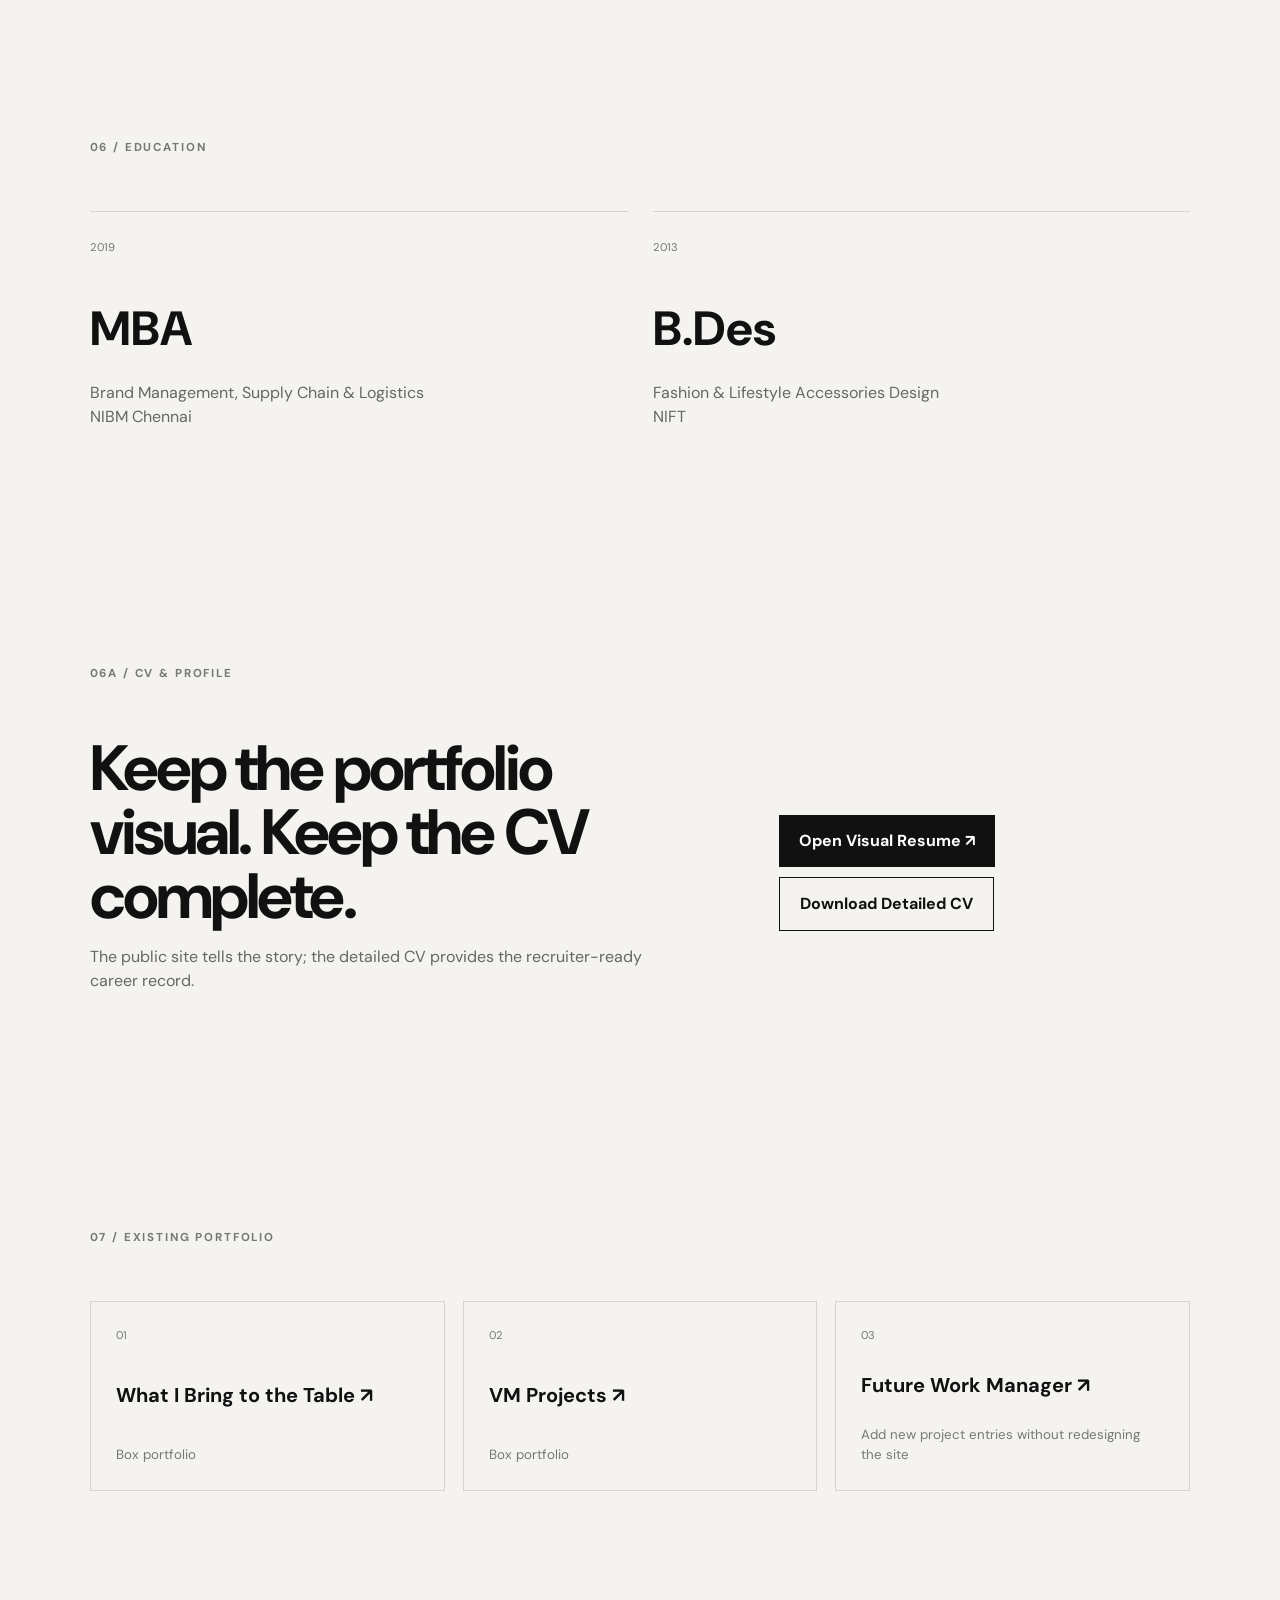
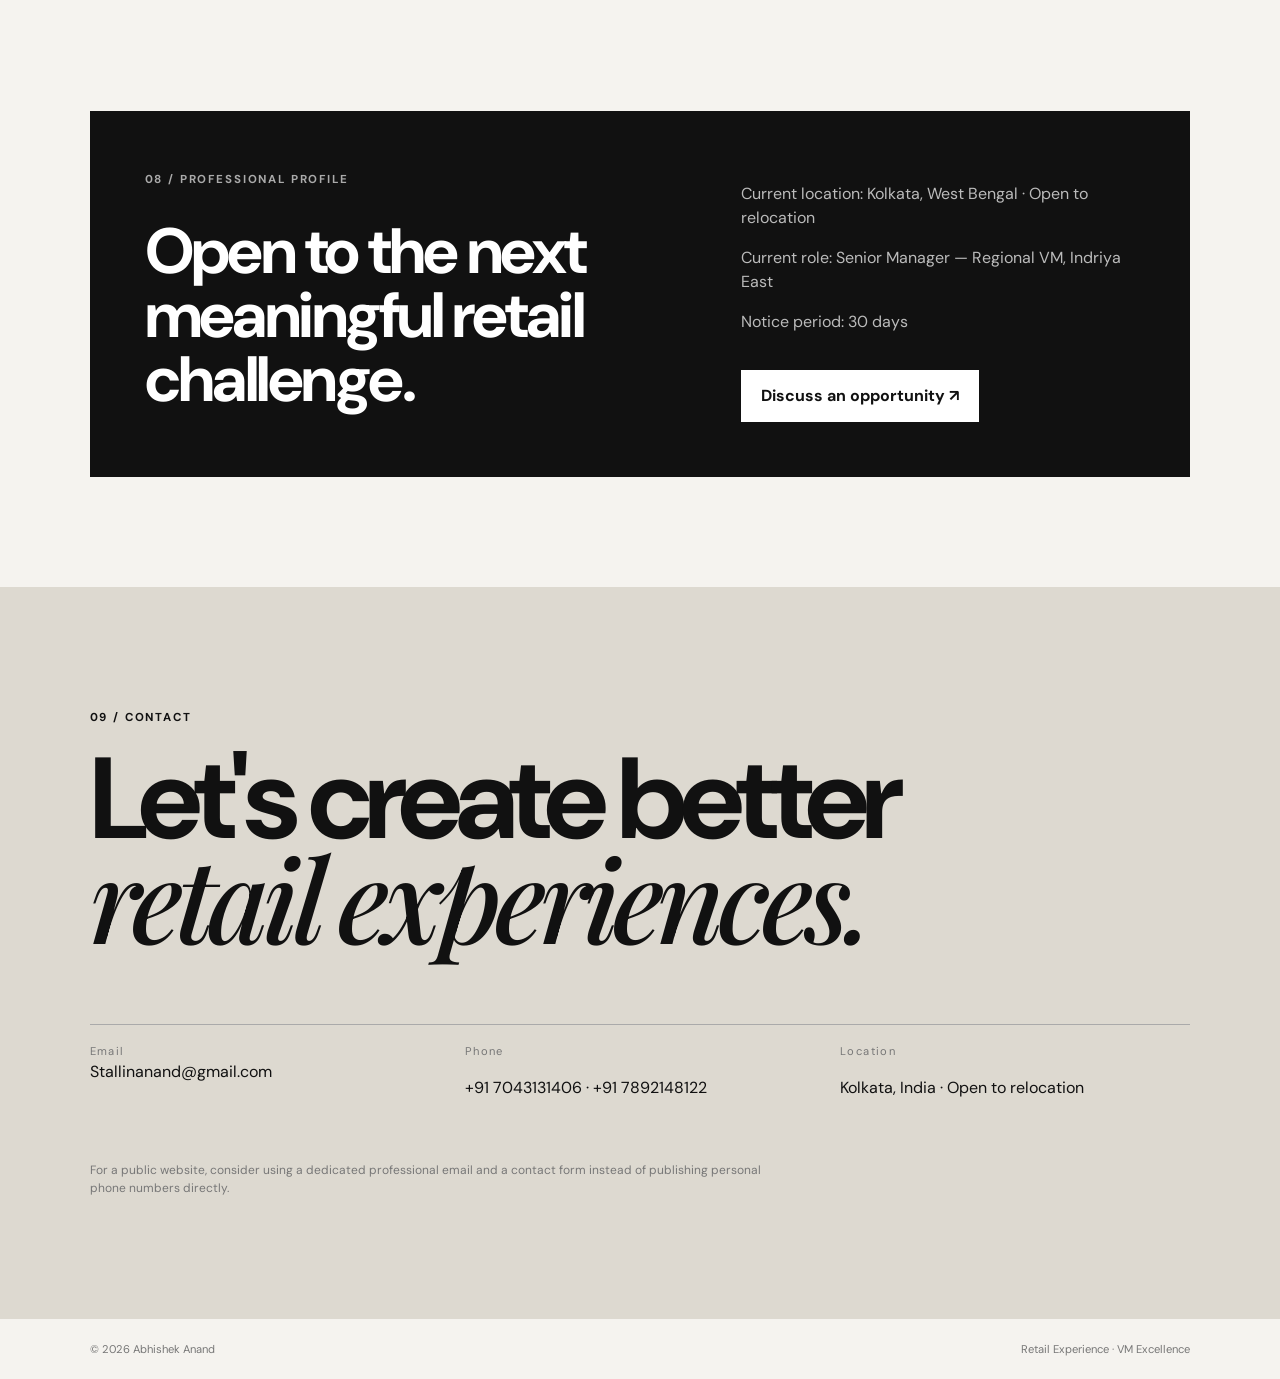
==== commit 0e84193e: "Update index.html Image update" ====
--- a/index.html
+++ b/index.html
@@ -127,7 +127,7 @@
       </div>
 
       <div class="case-grid wide">
-        <figure><img src="indriya-09.png" alt="Indriya Chhath design exploration"><figcaption>Design exploration — option development</figcaption></figure>
+        <figure><img src="indriya-05.jpg" alt="Indriya Chhath design exploration"><figcaption>Design exploration — option development</figcaption></figure>
         <figure><img src="indriya-10.jpg" alt="Indriya jewellery store interior"><figcaption>Interior VM — premium product environment</figcaption></figure>
       </div>
 
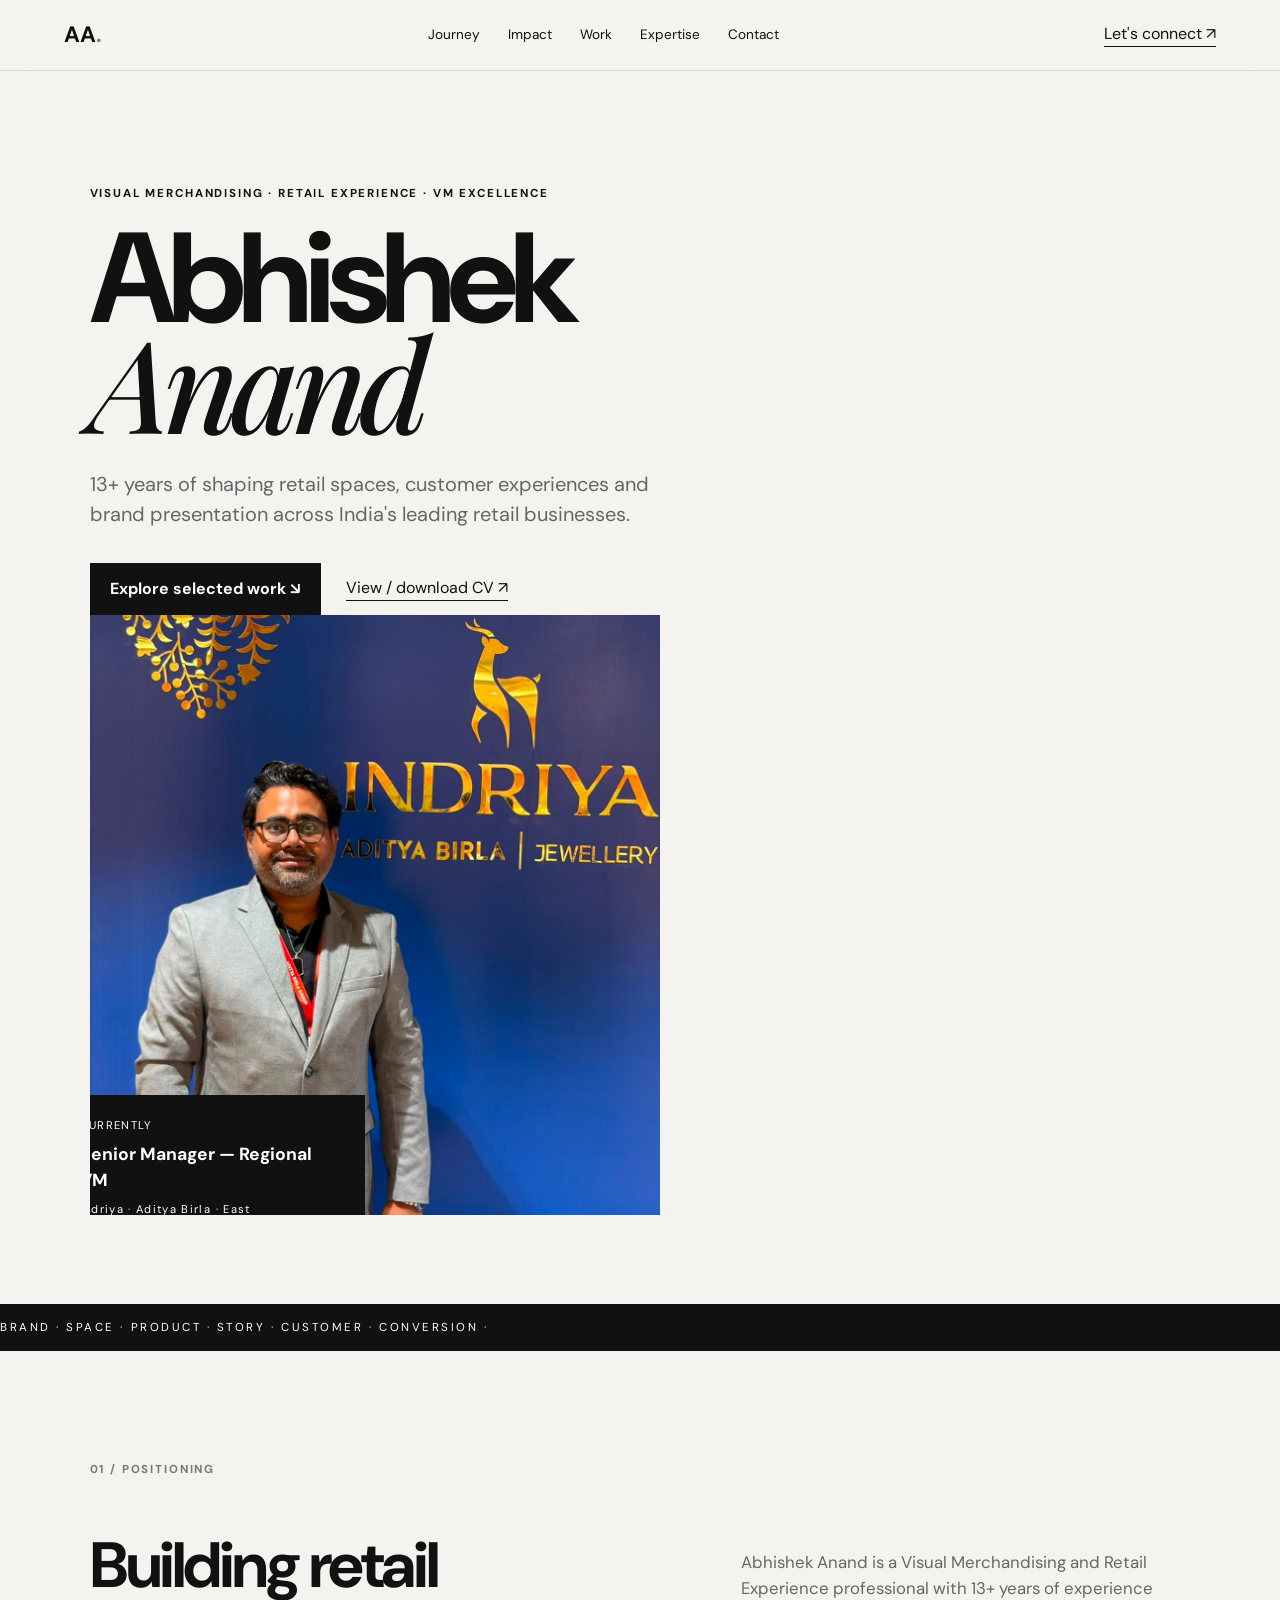
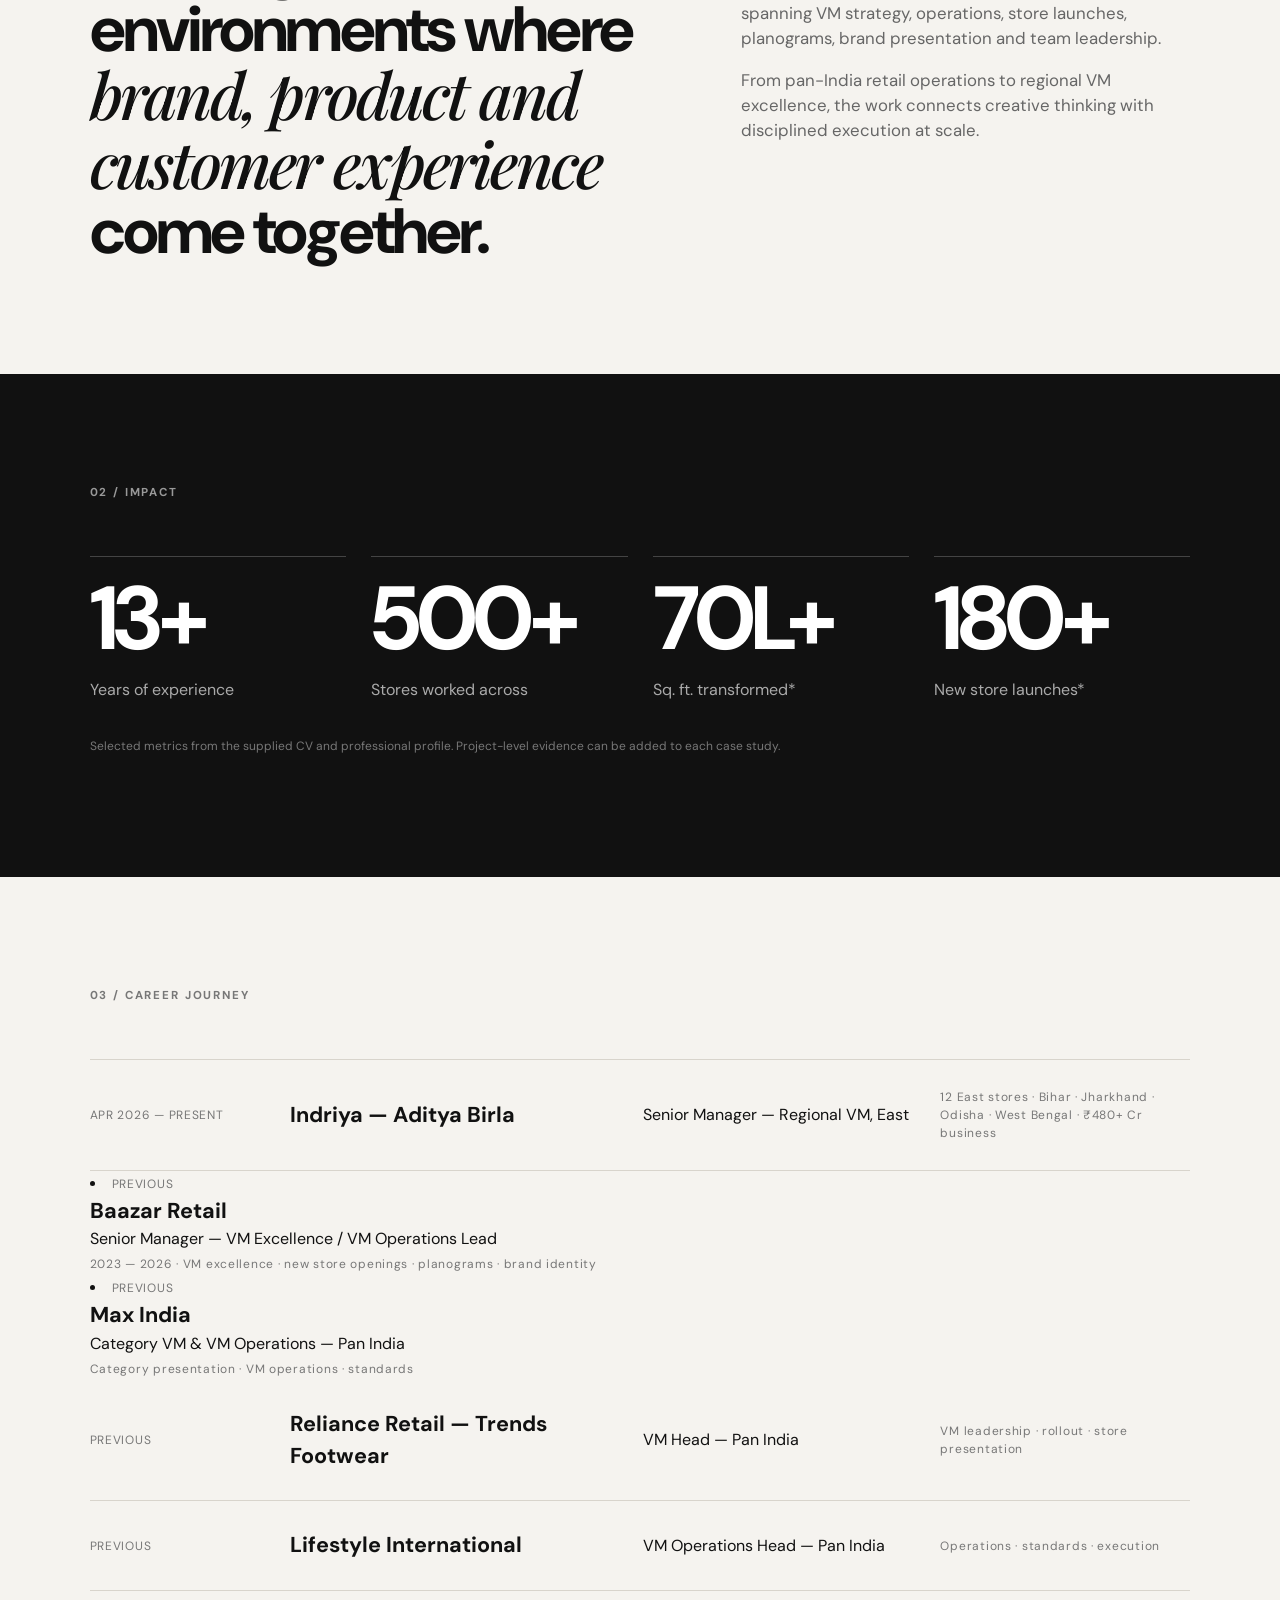
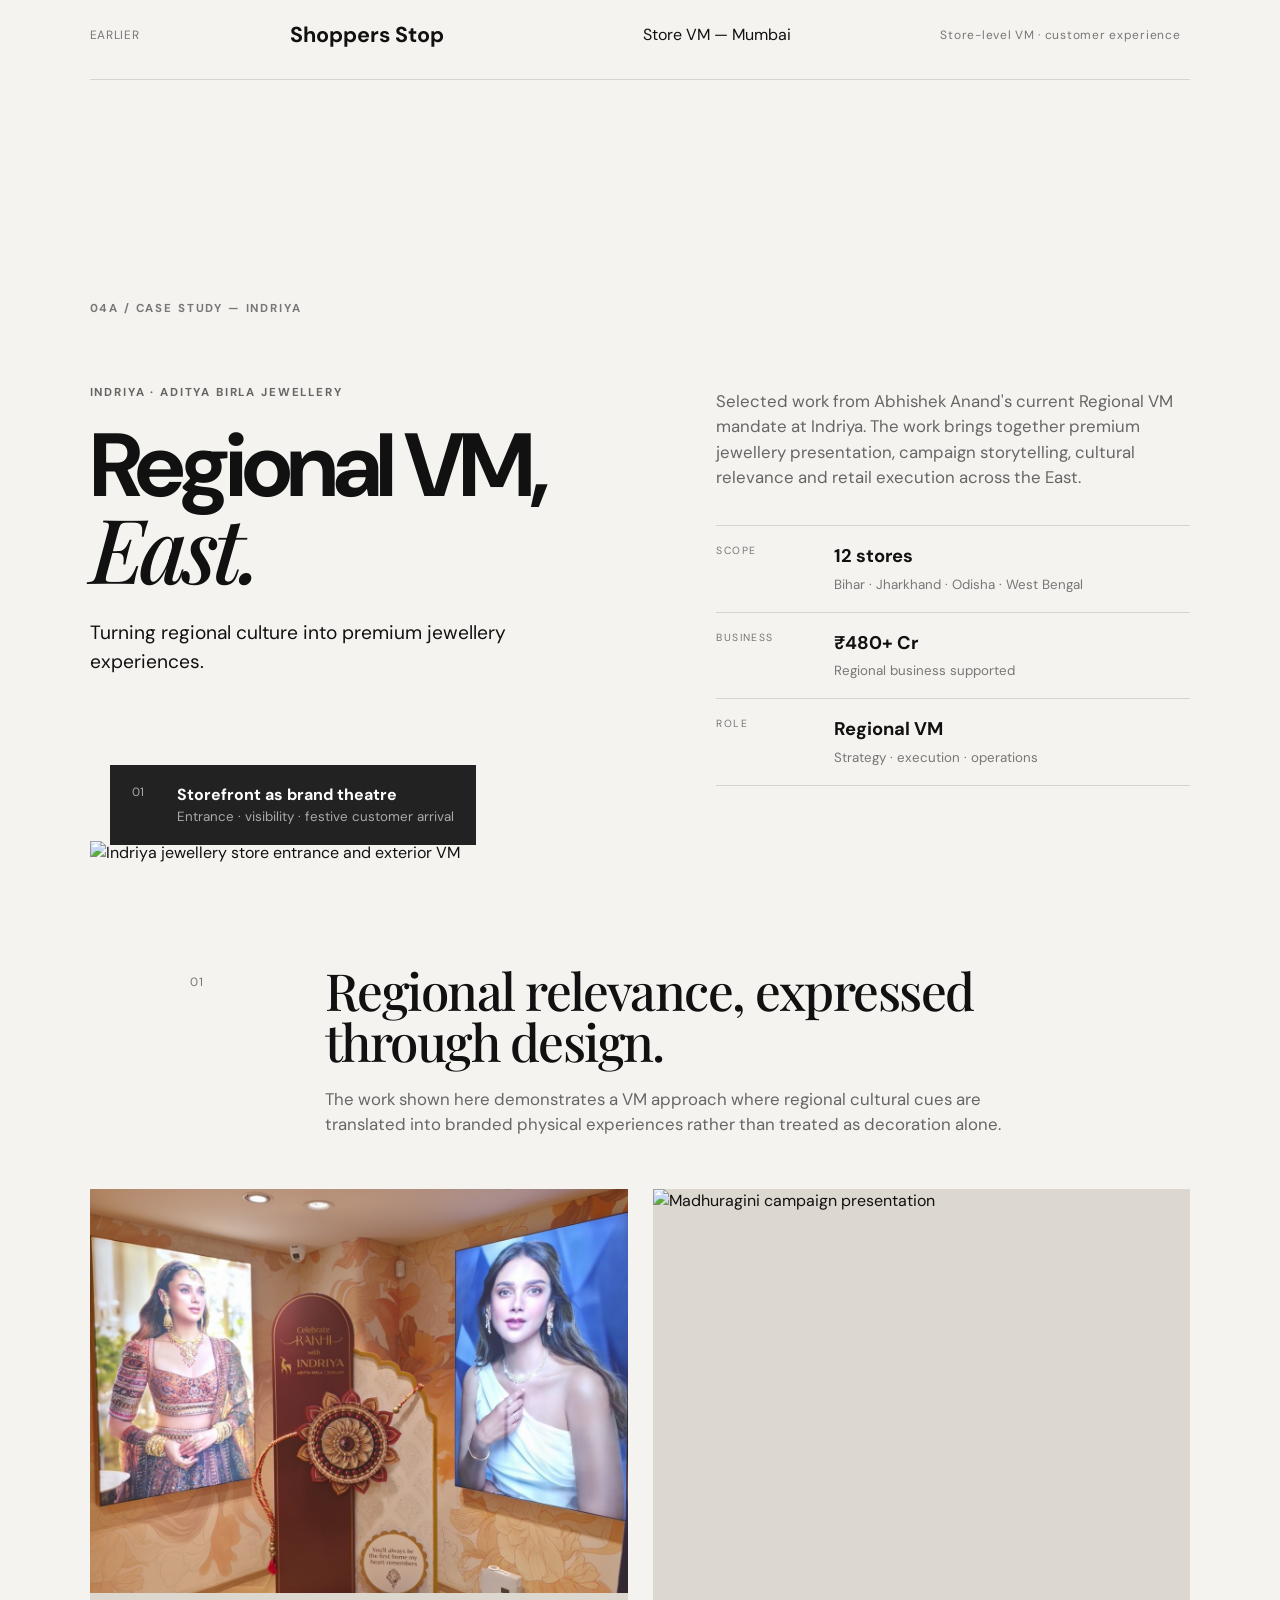
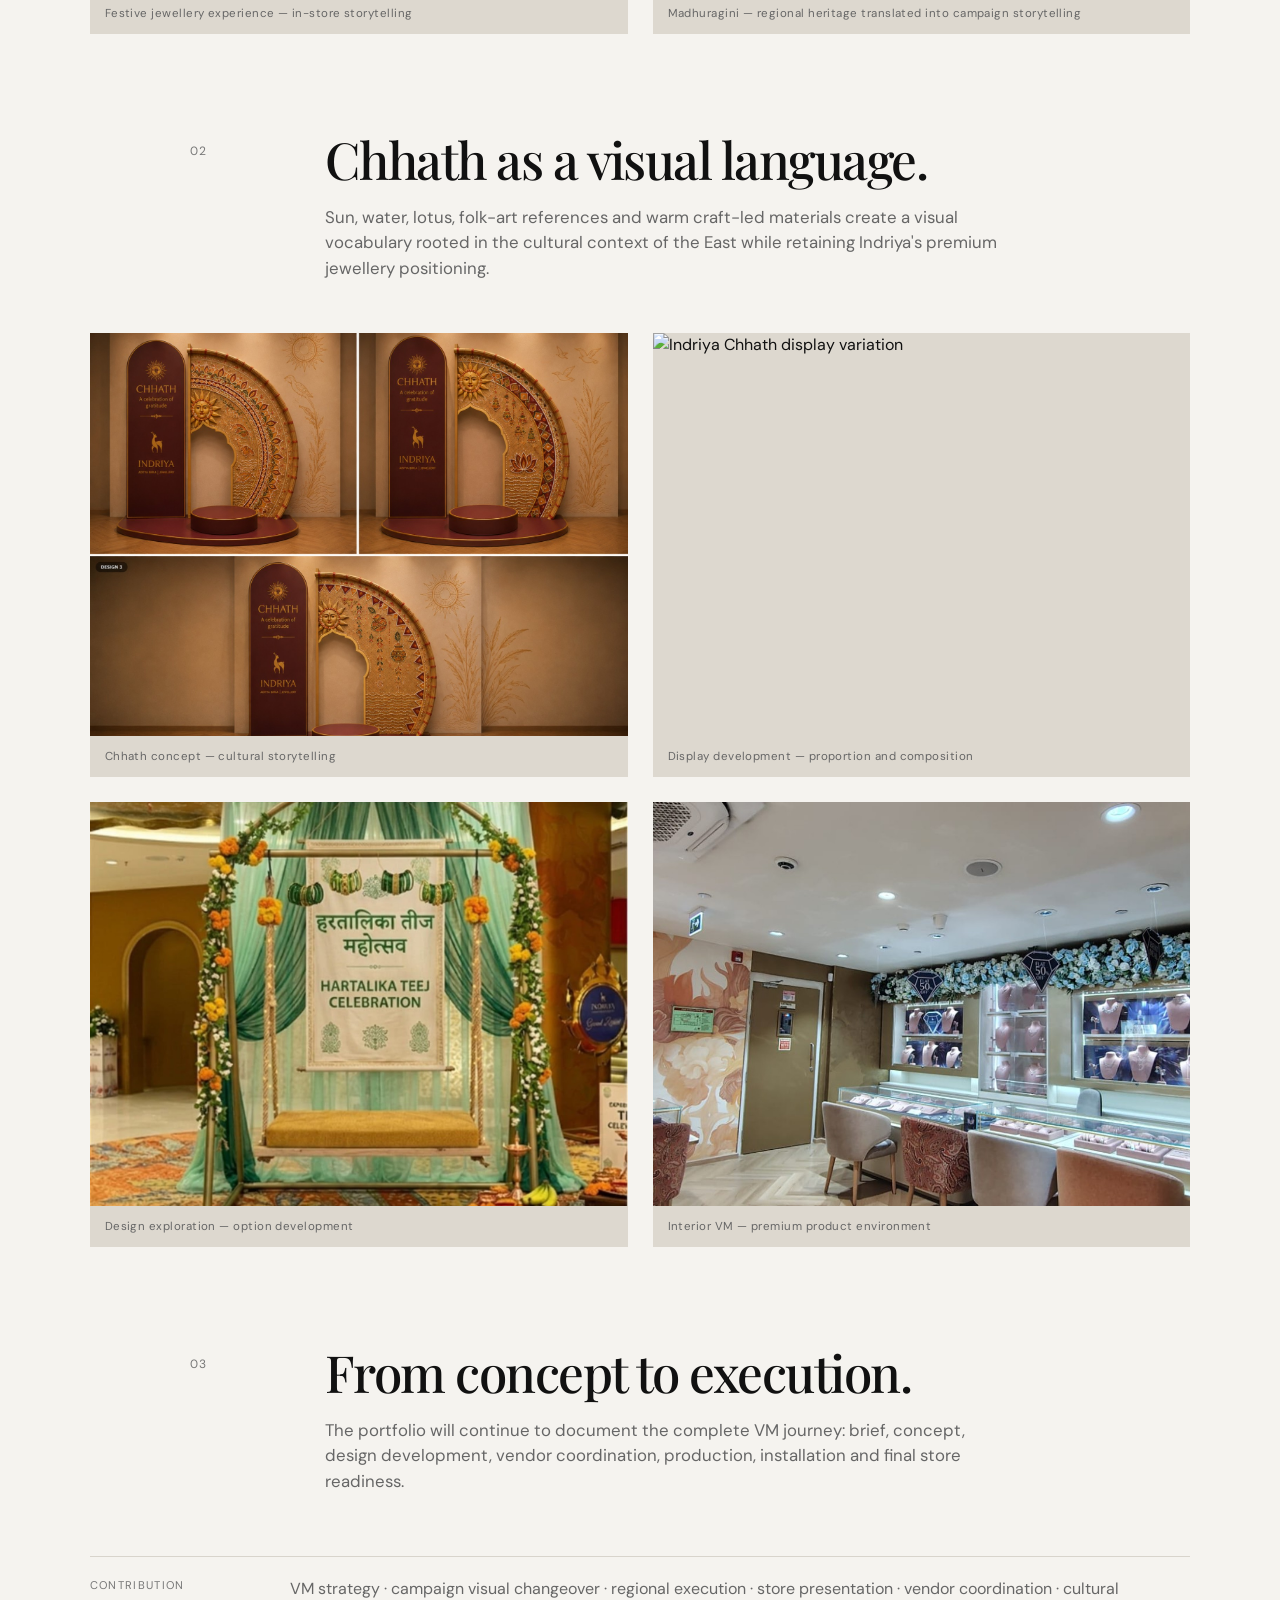
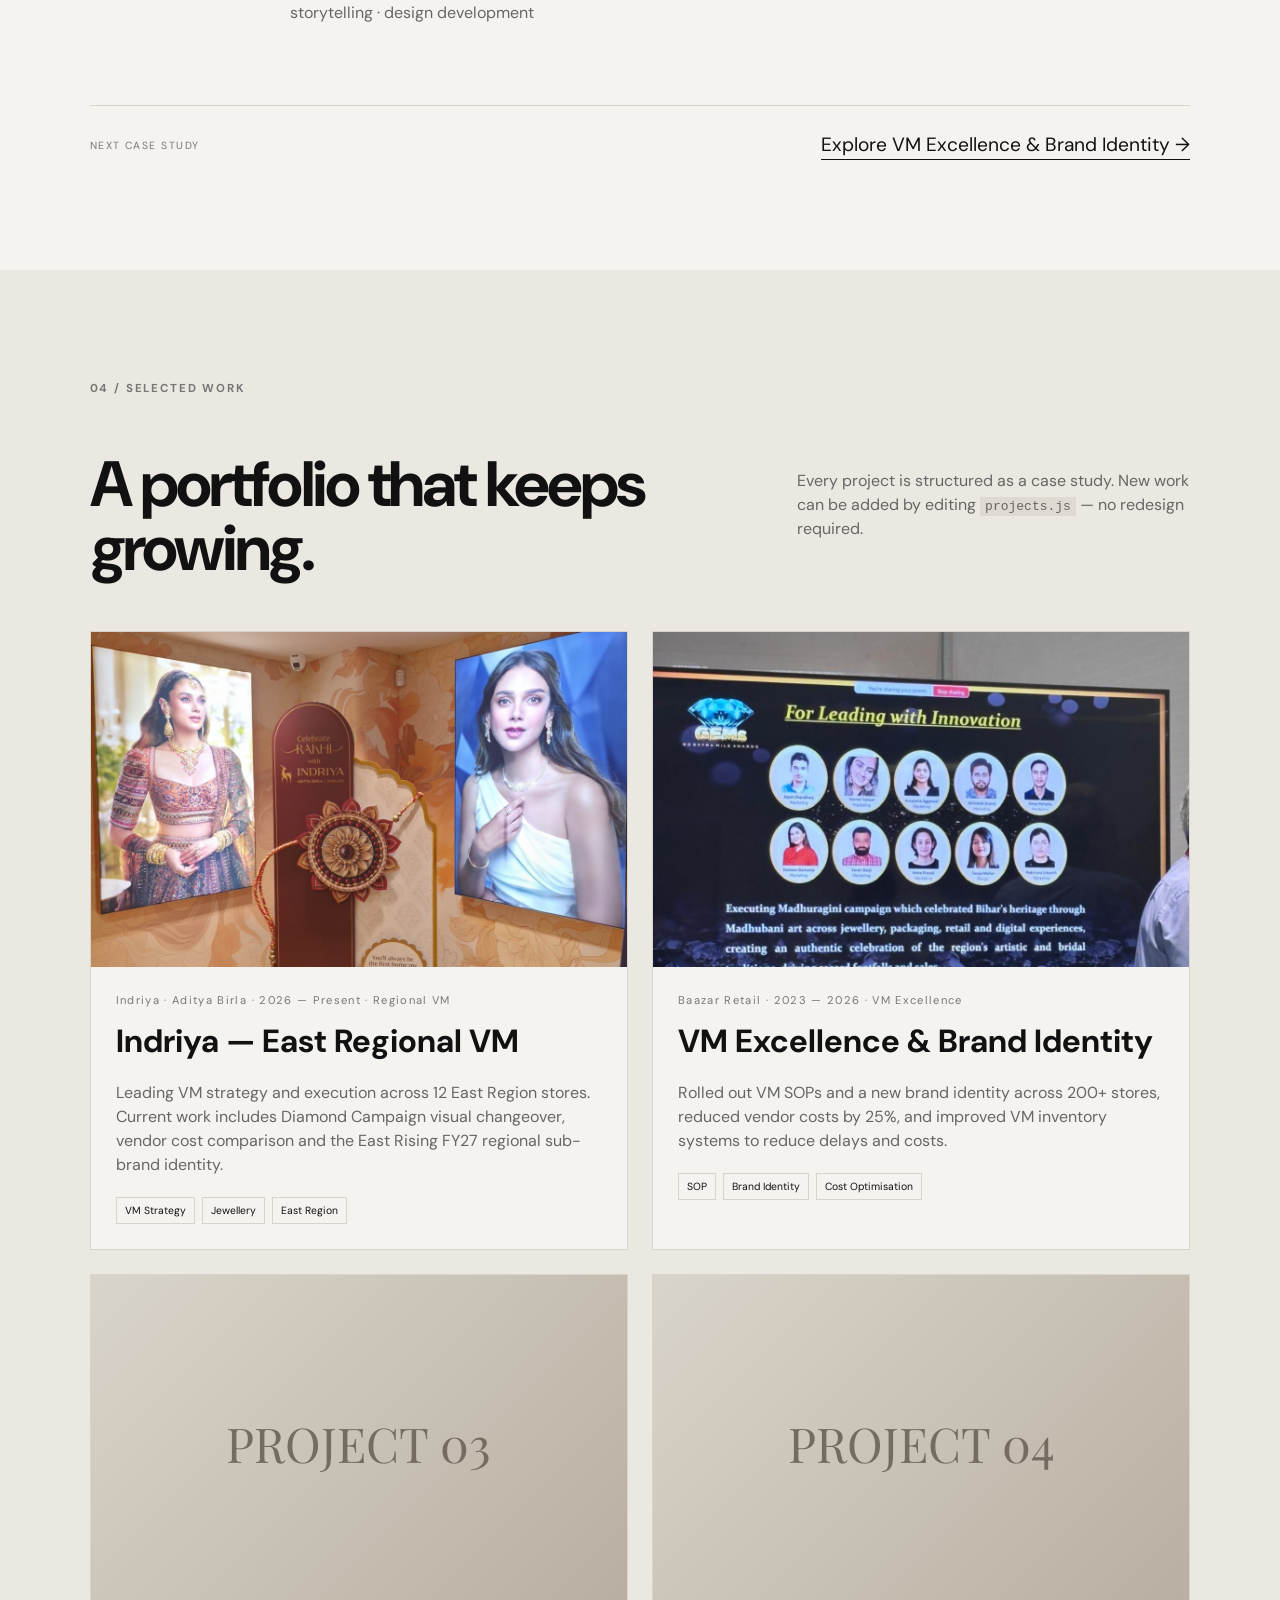
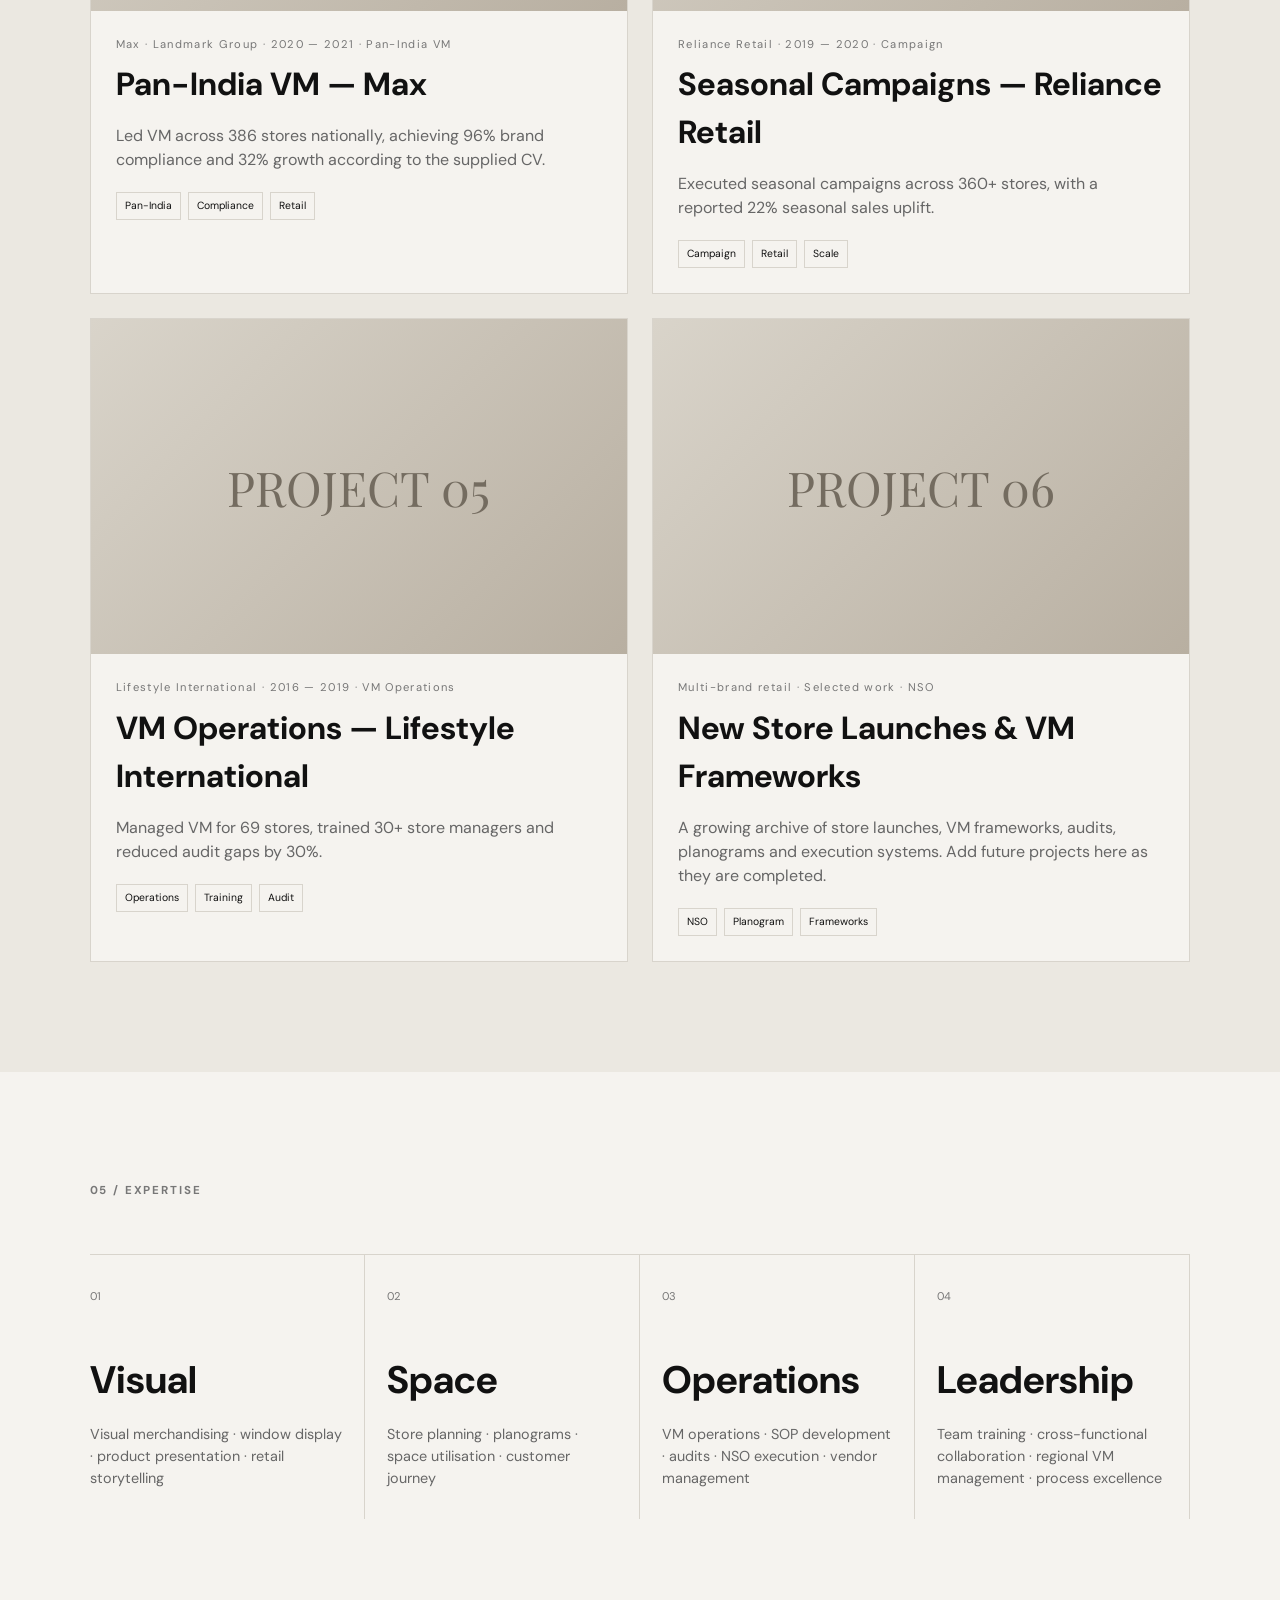
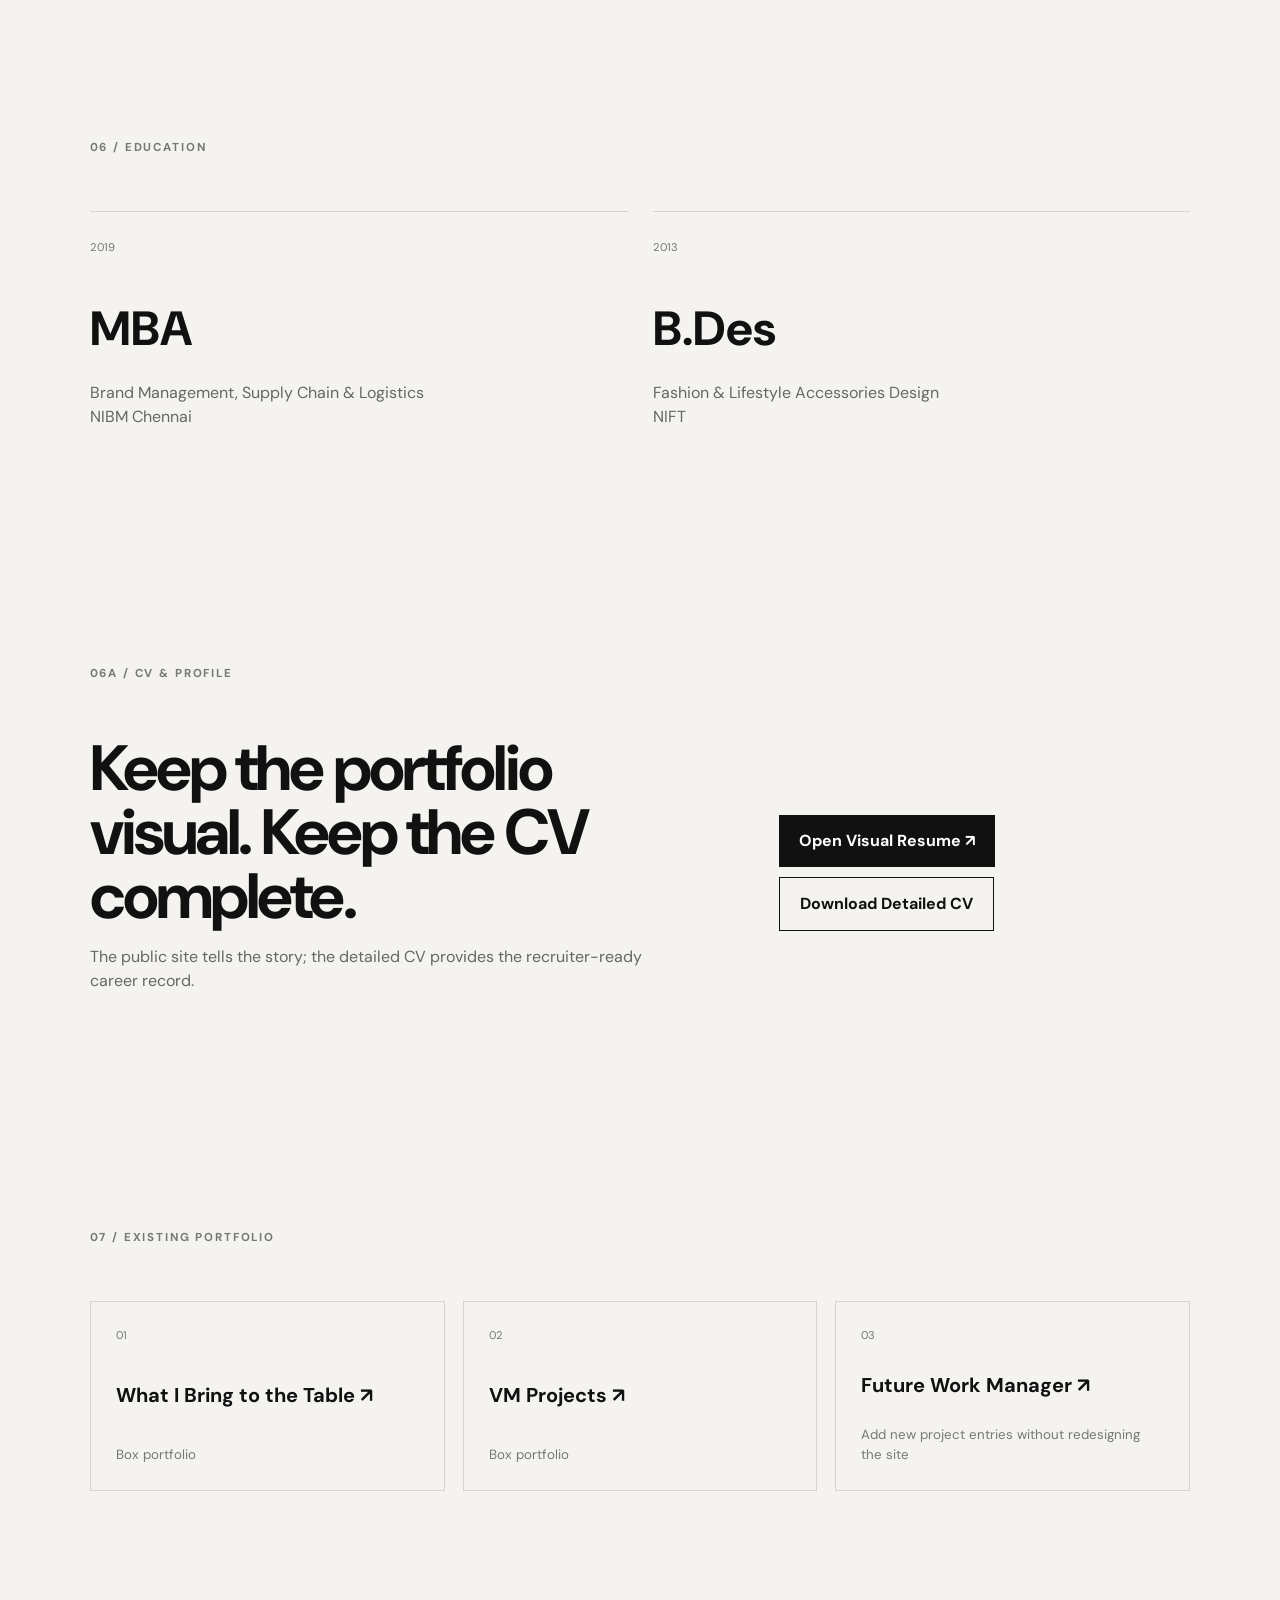
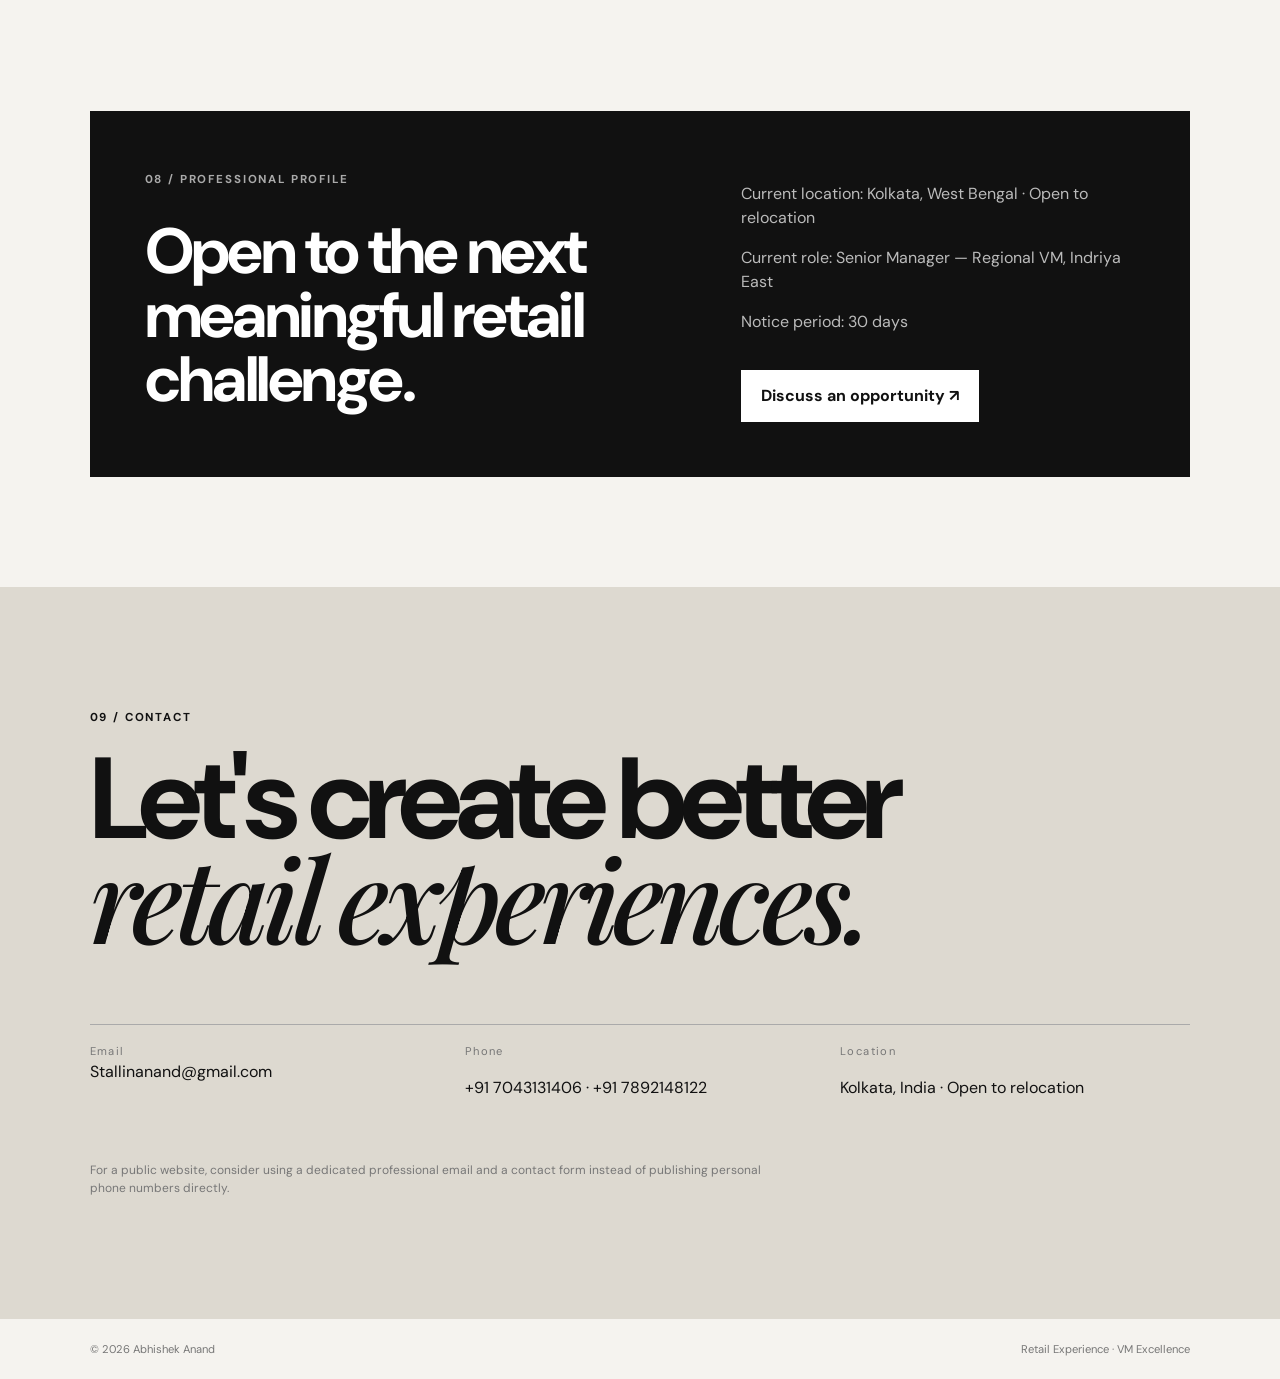
==== commit a3094524: "Update index.html Image link" ====
--- a/index.html
+++ b/index.html
@@ -123,7 +123,7 @@
 
       <div class="case-grid">
         <figure><img src="indriya-07.png" alt="Indriya Chhath display concept"><figcaption>Chhath concept — cultural storytelling</figcaption></figure>
-        <figure><img src="IMG-20260815-WA0026.jpg " alt="Indriya Chhath display variation"><figcaption>Display development — proportion and composition</figcaption></figure>
+        <figure><img src="IMG-20260814-WA0026.jpg " alt="Indriya Chhath display variation"><figcaption>Display development — proportion and composition</figcaption></figure>
       </div>
 
       <div class="case-grid wide">
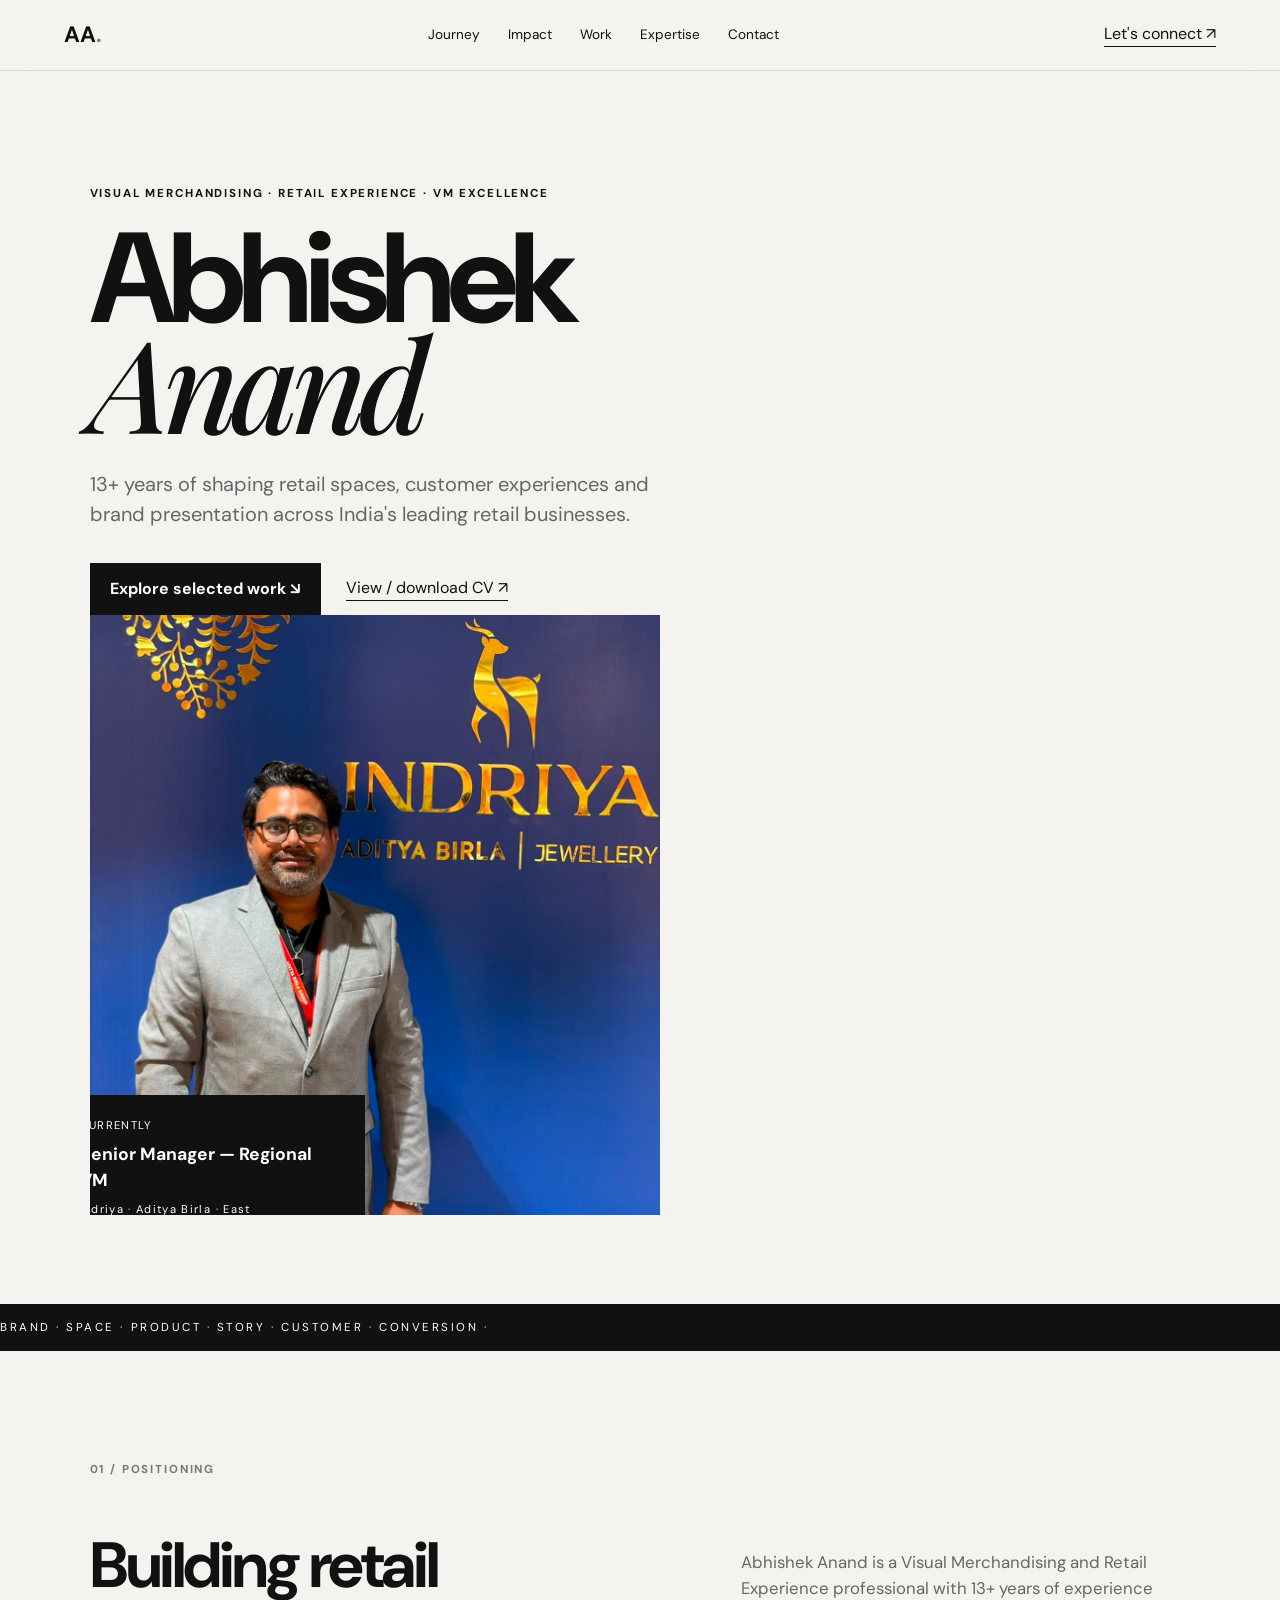
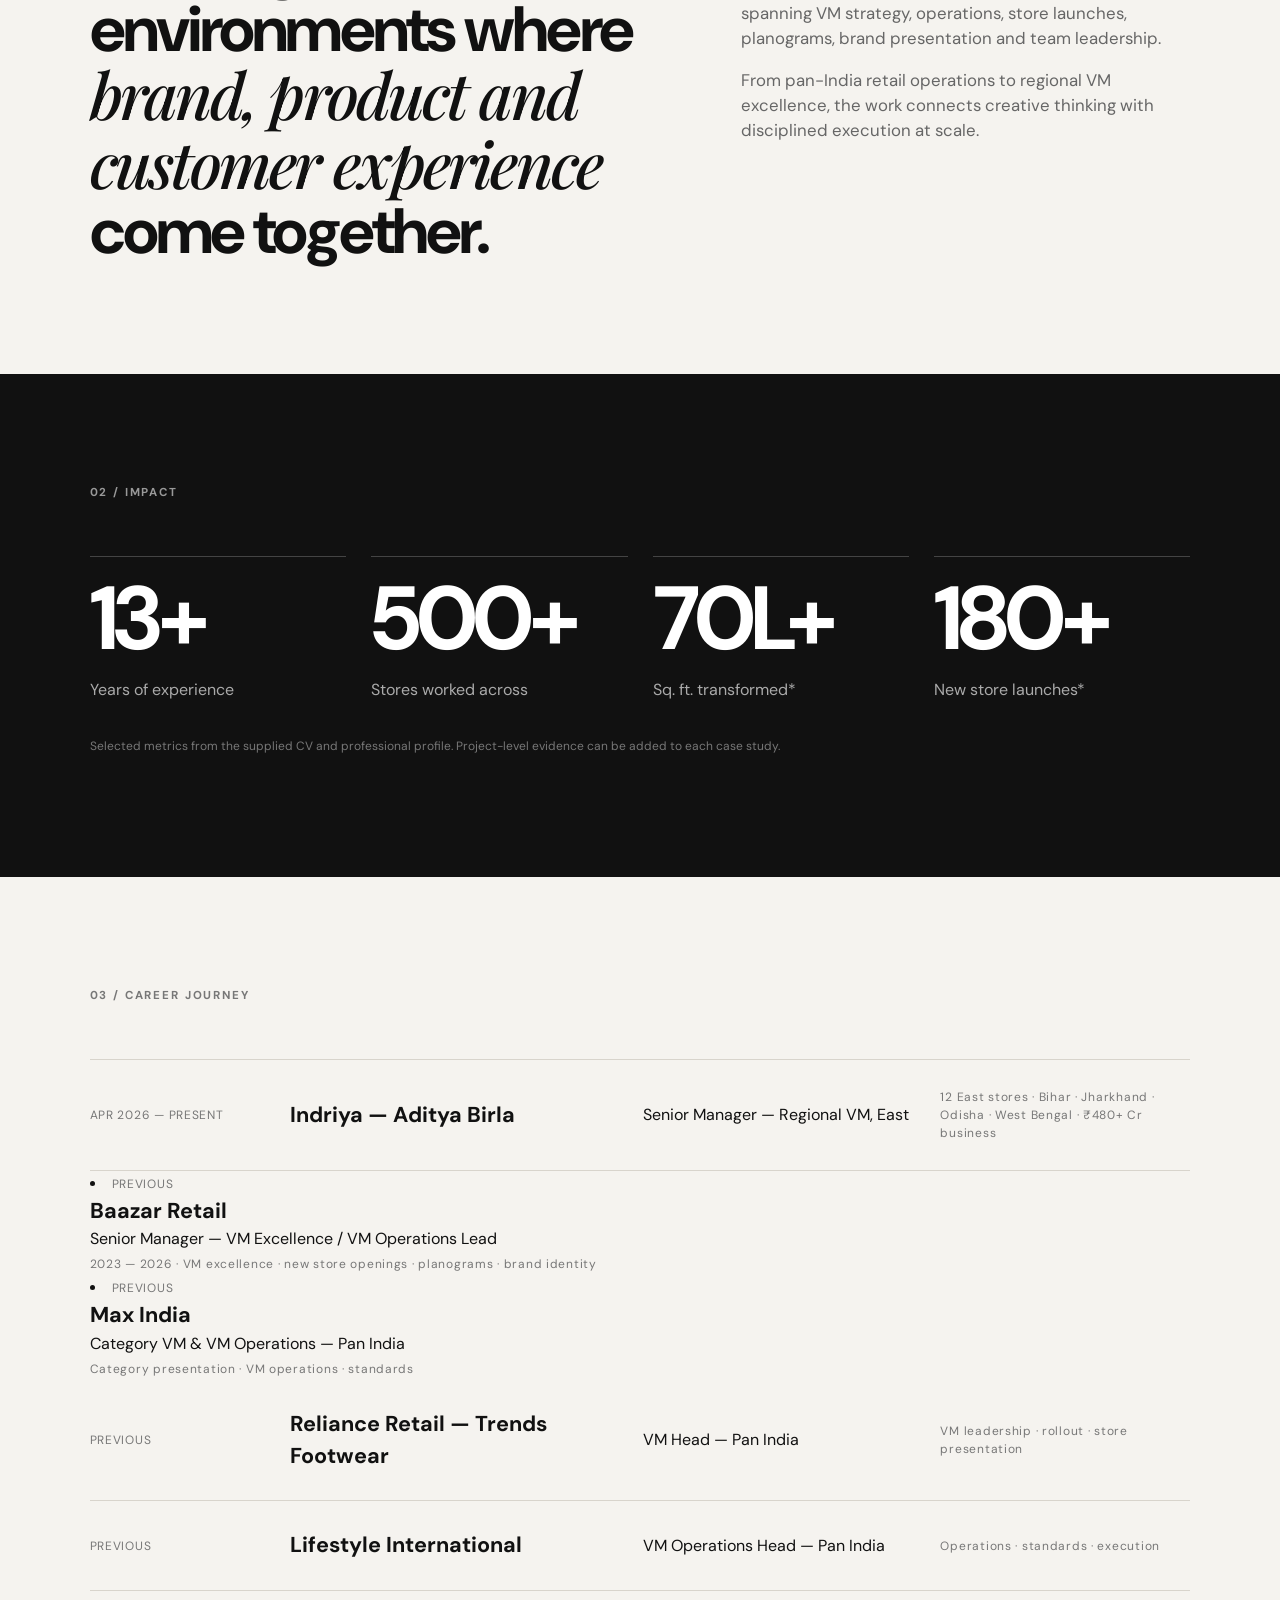
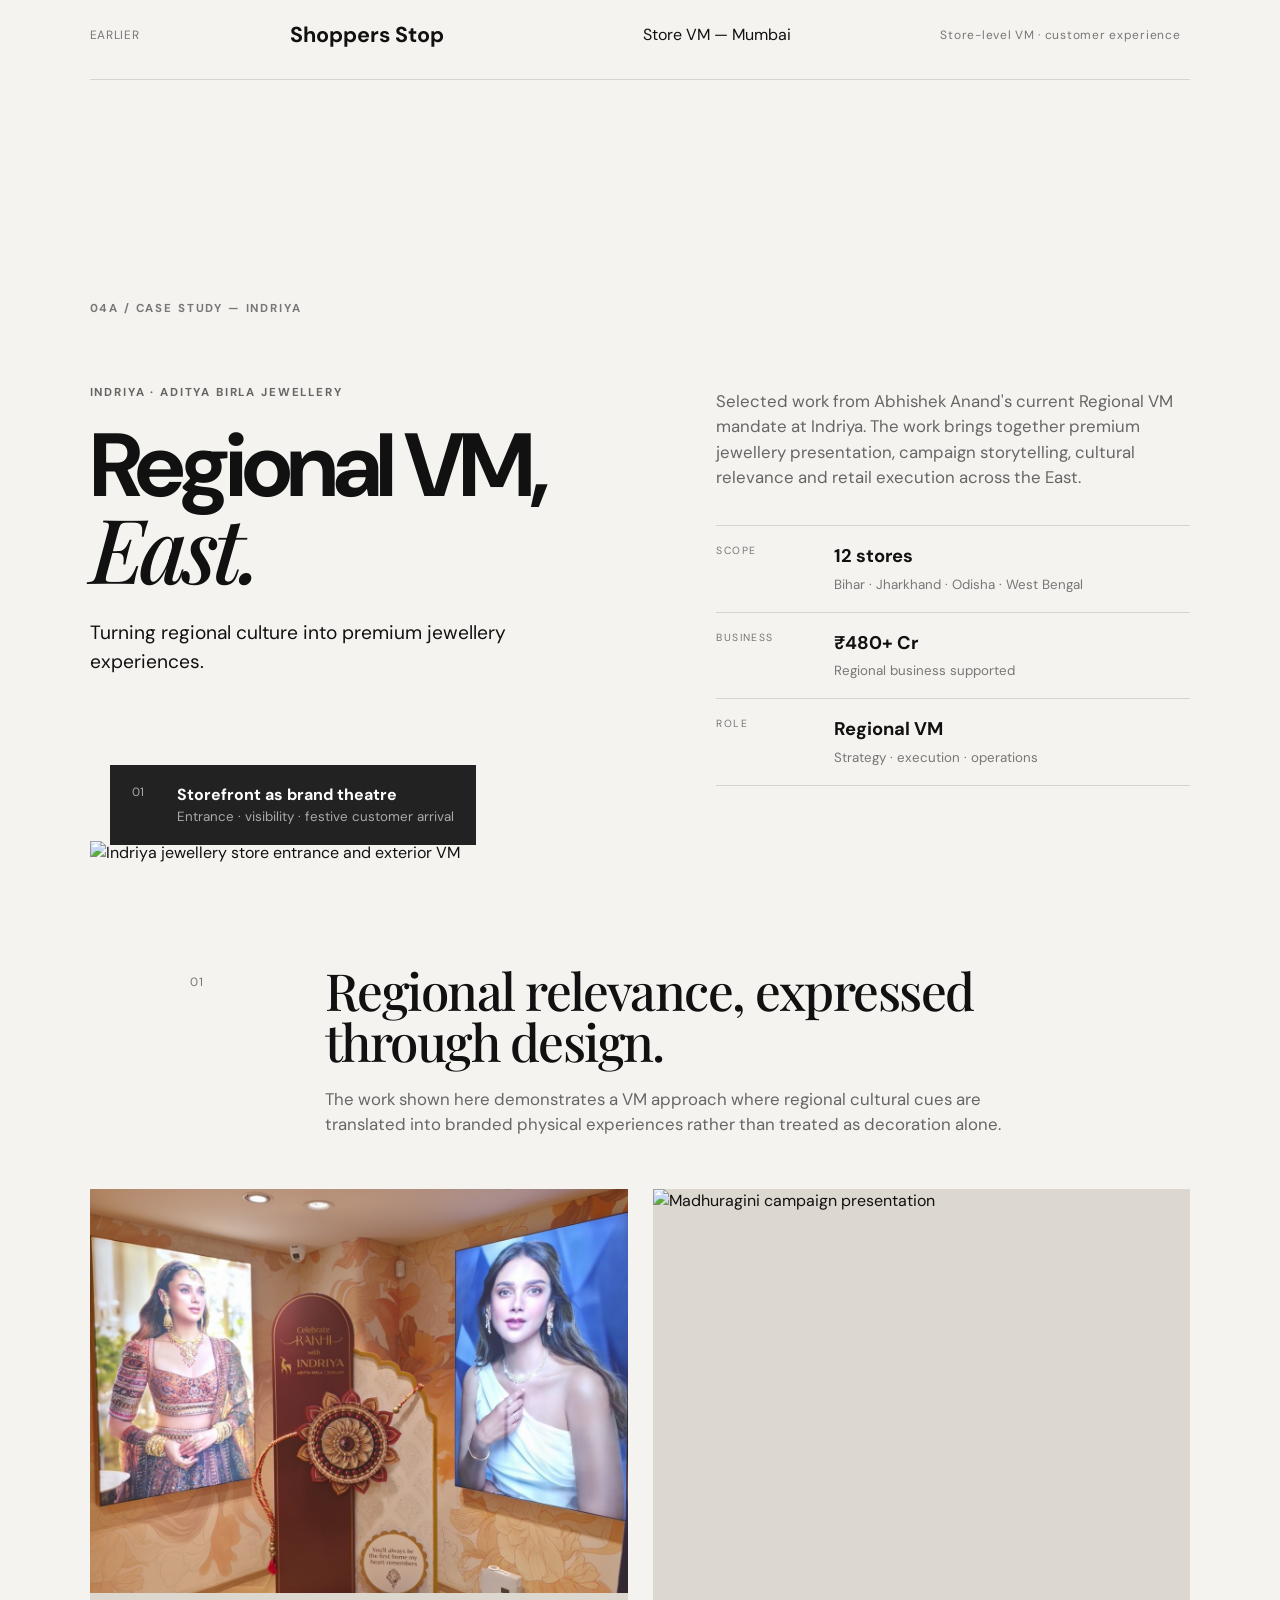
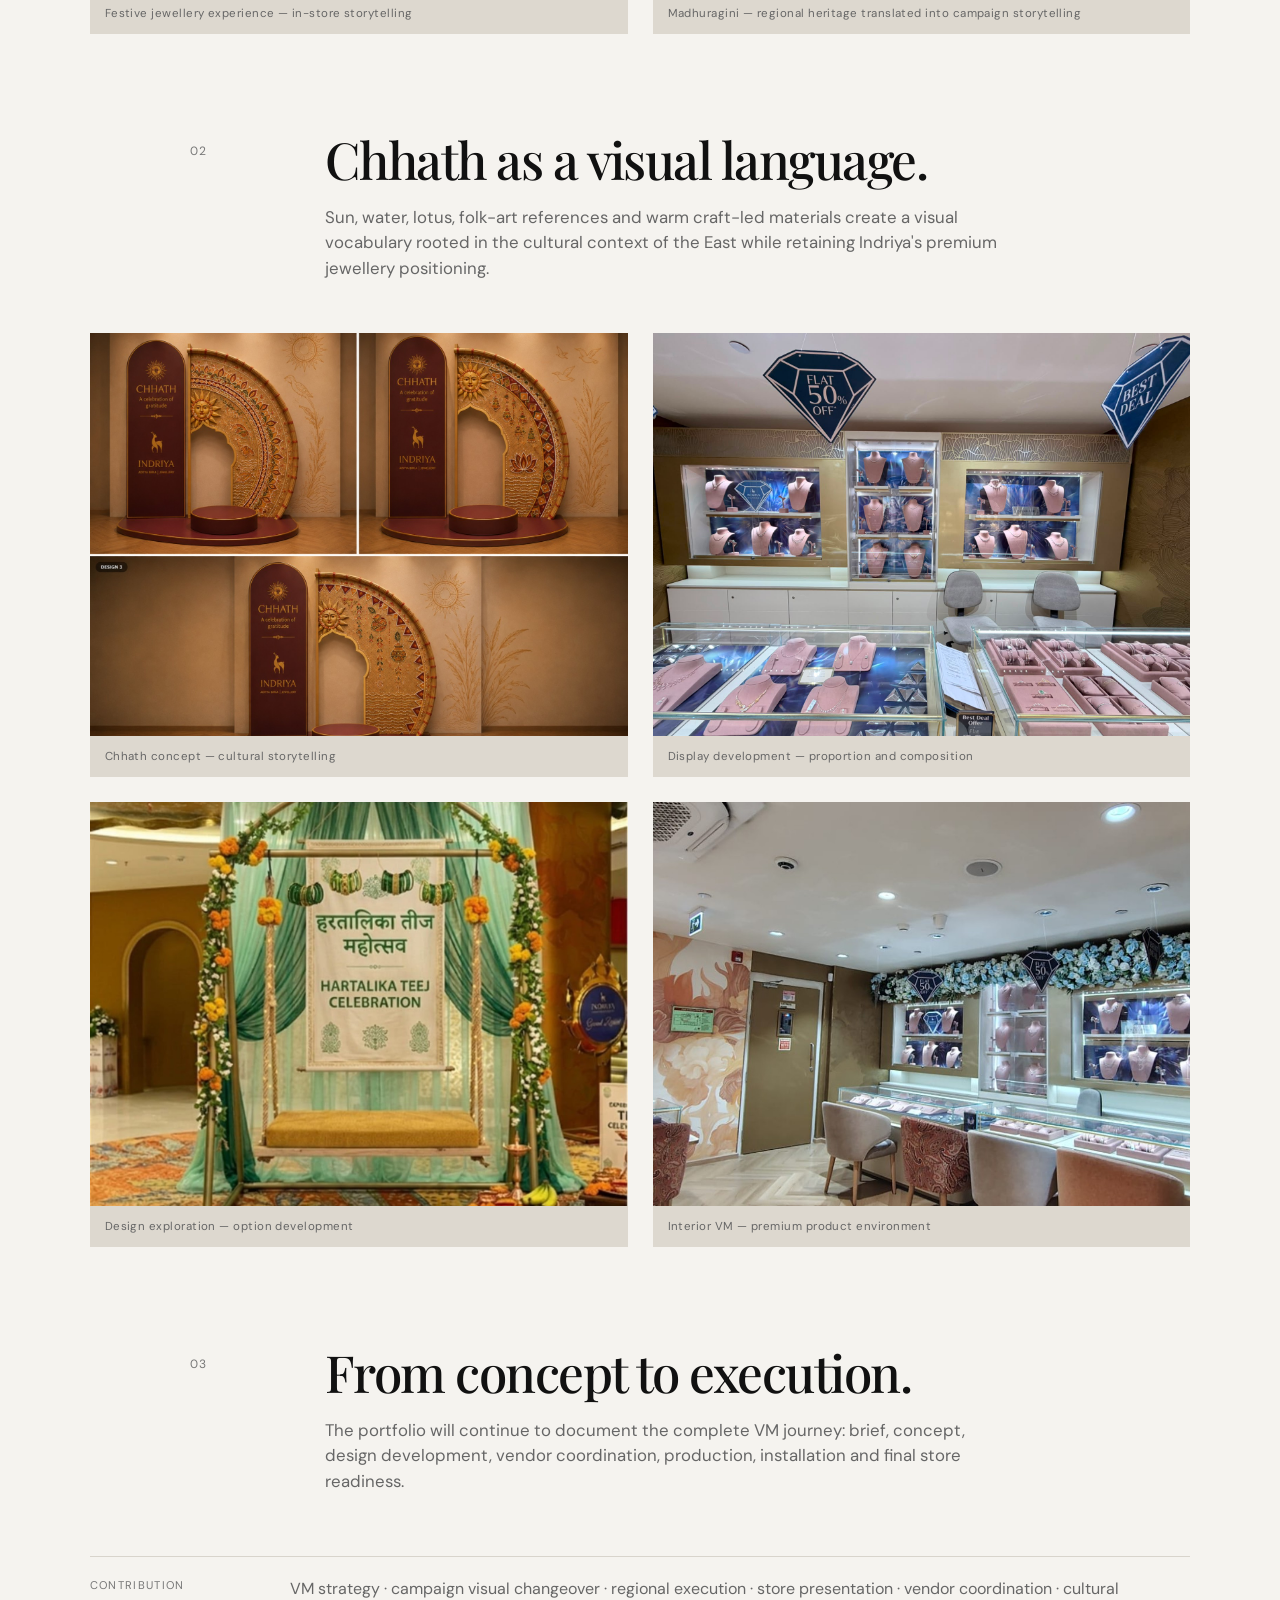
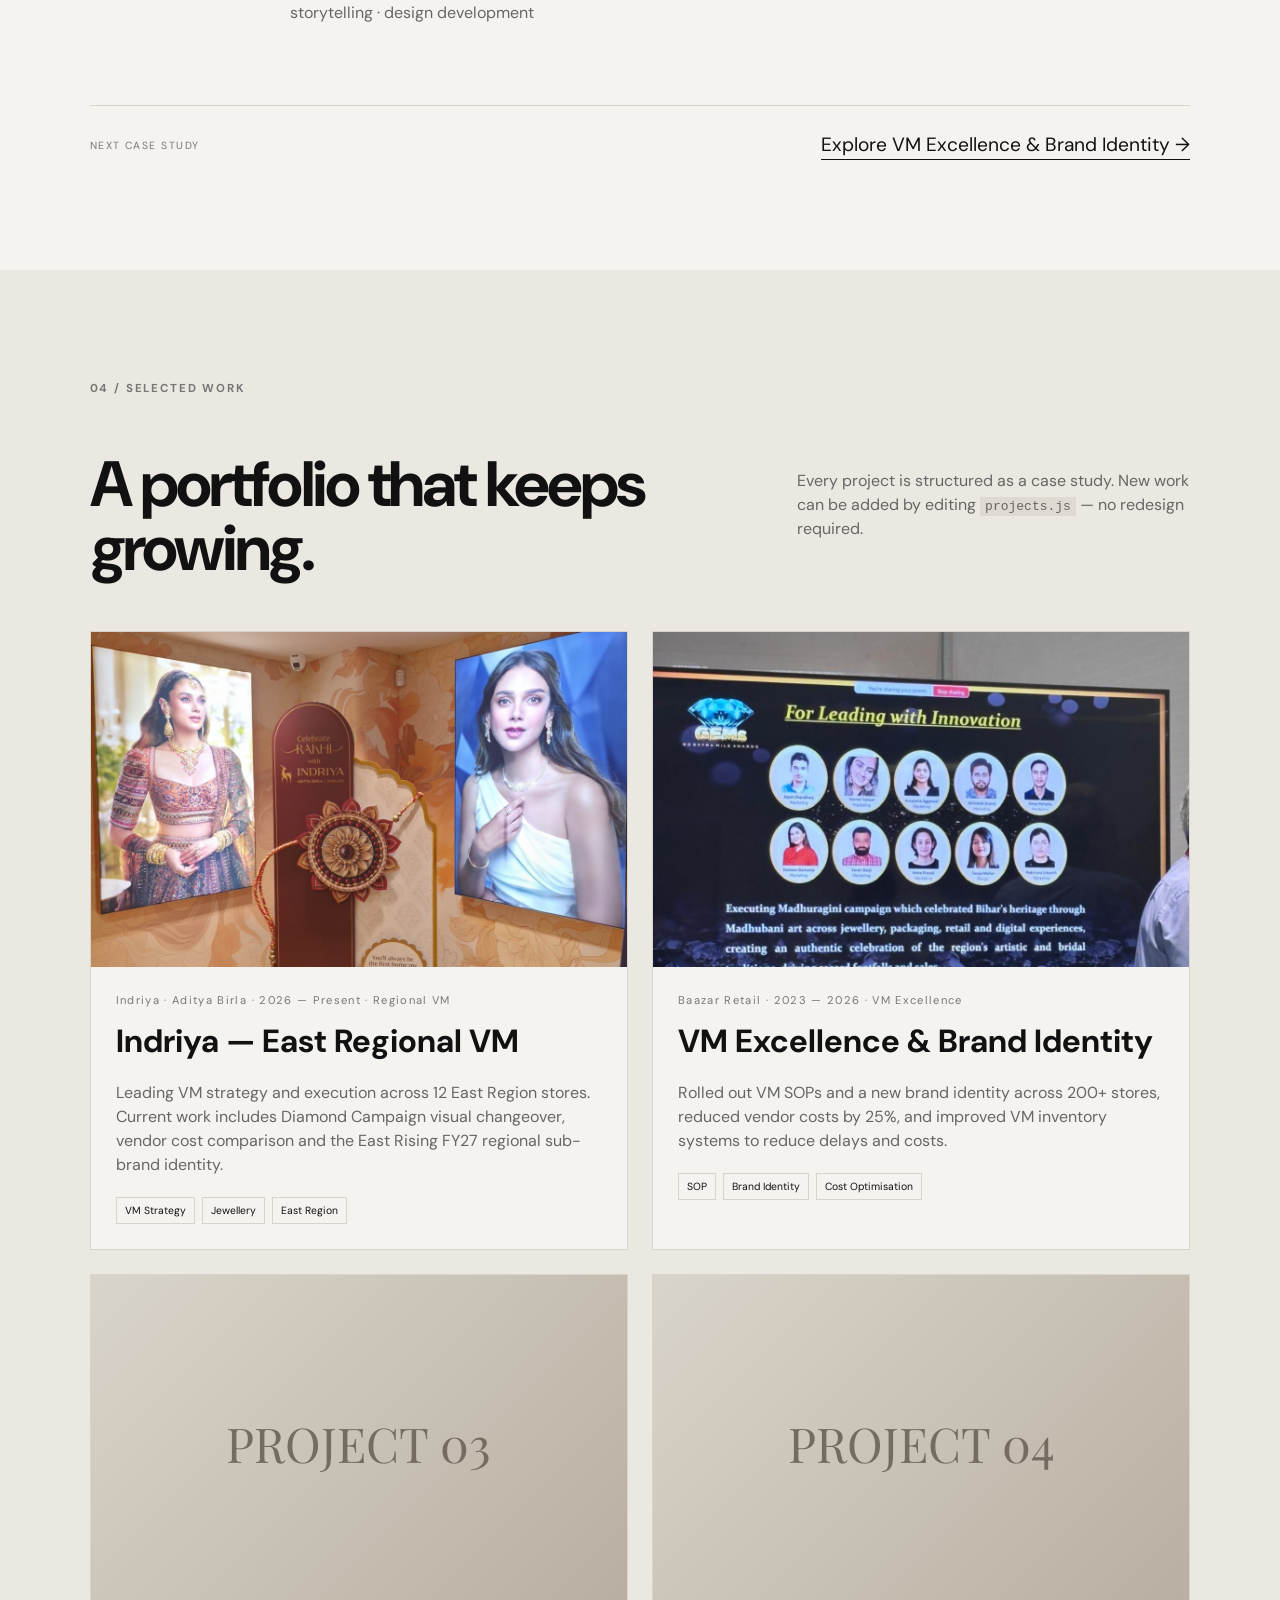
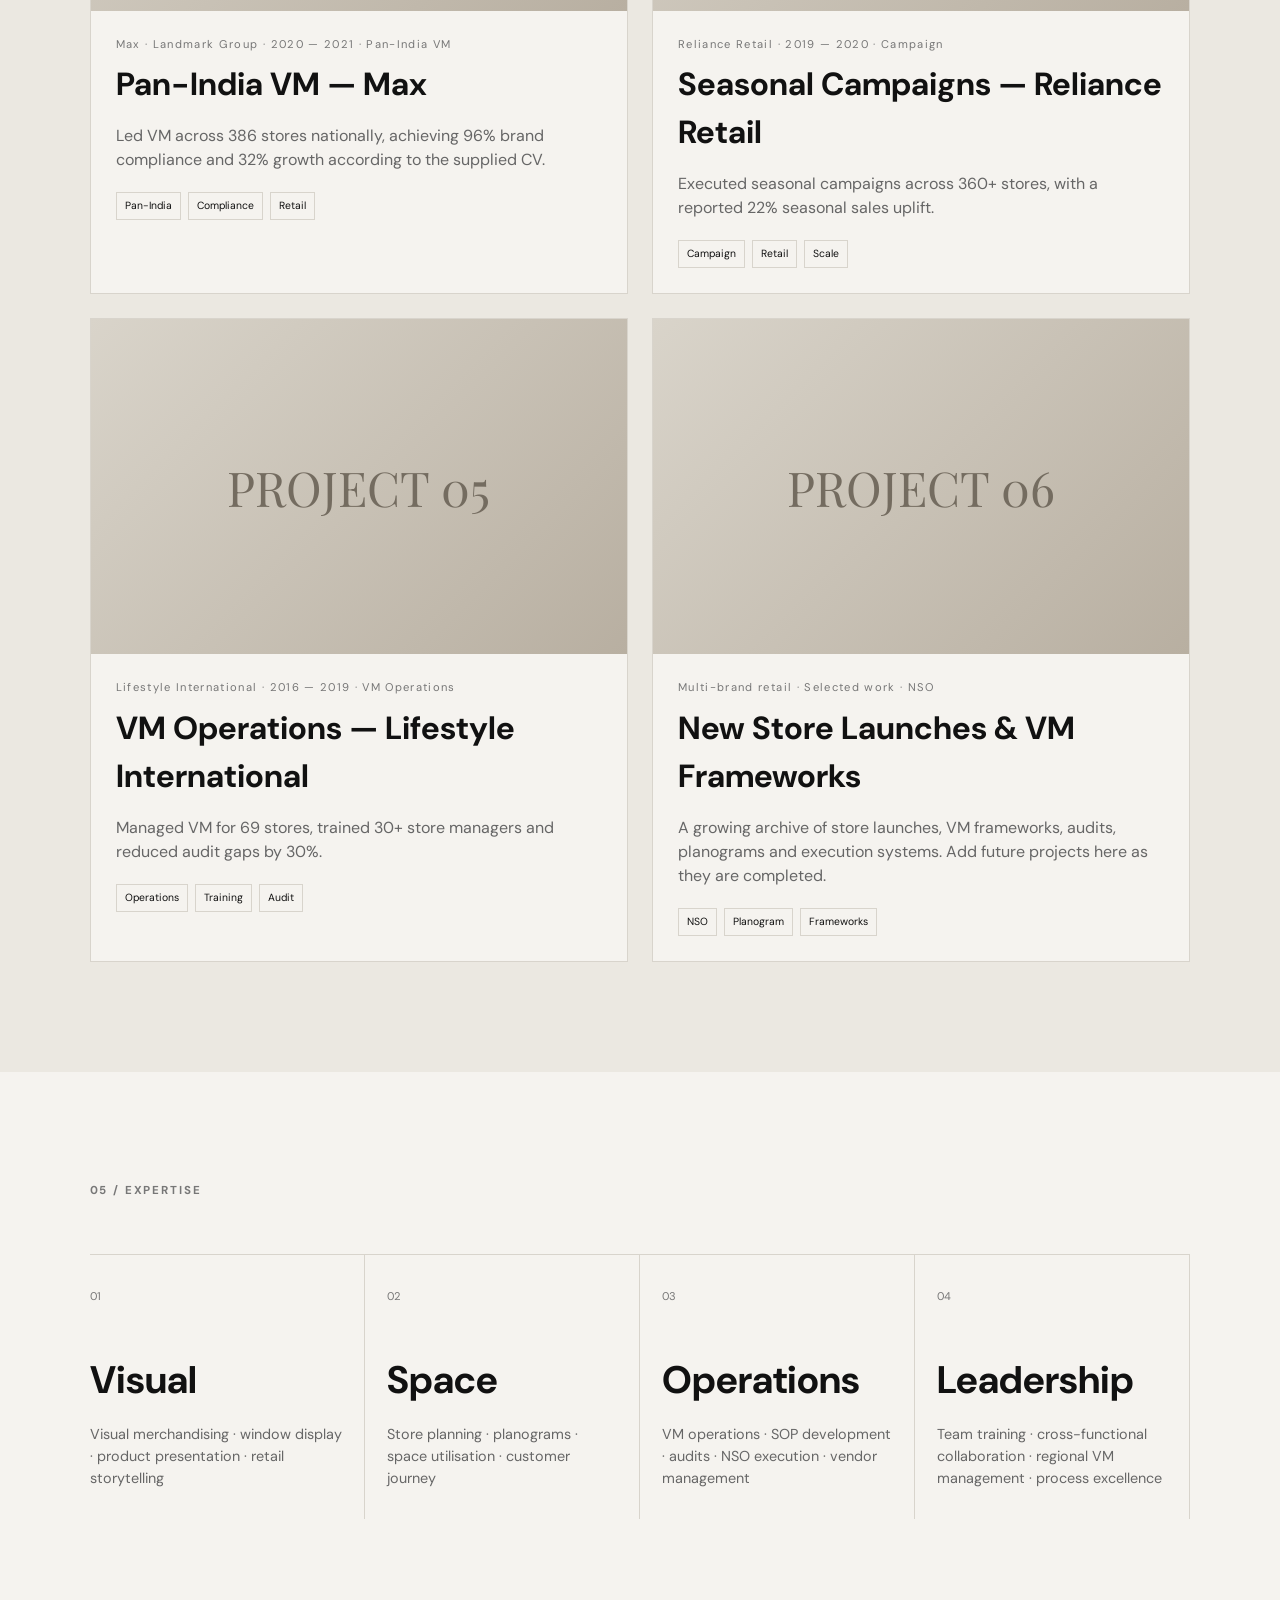
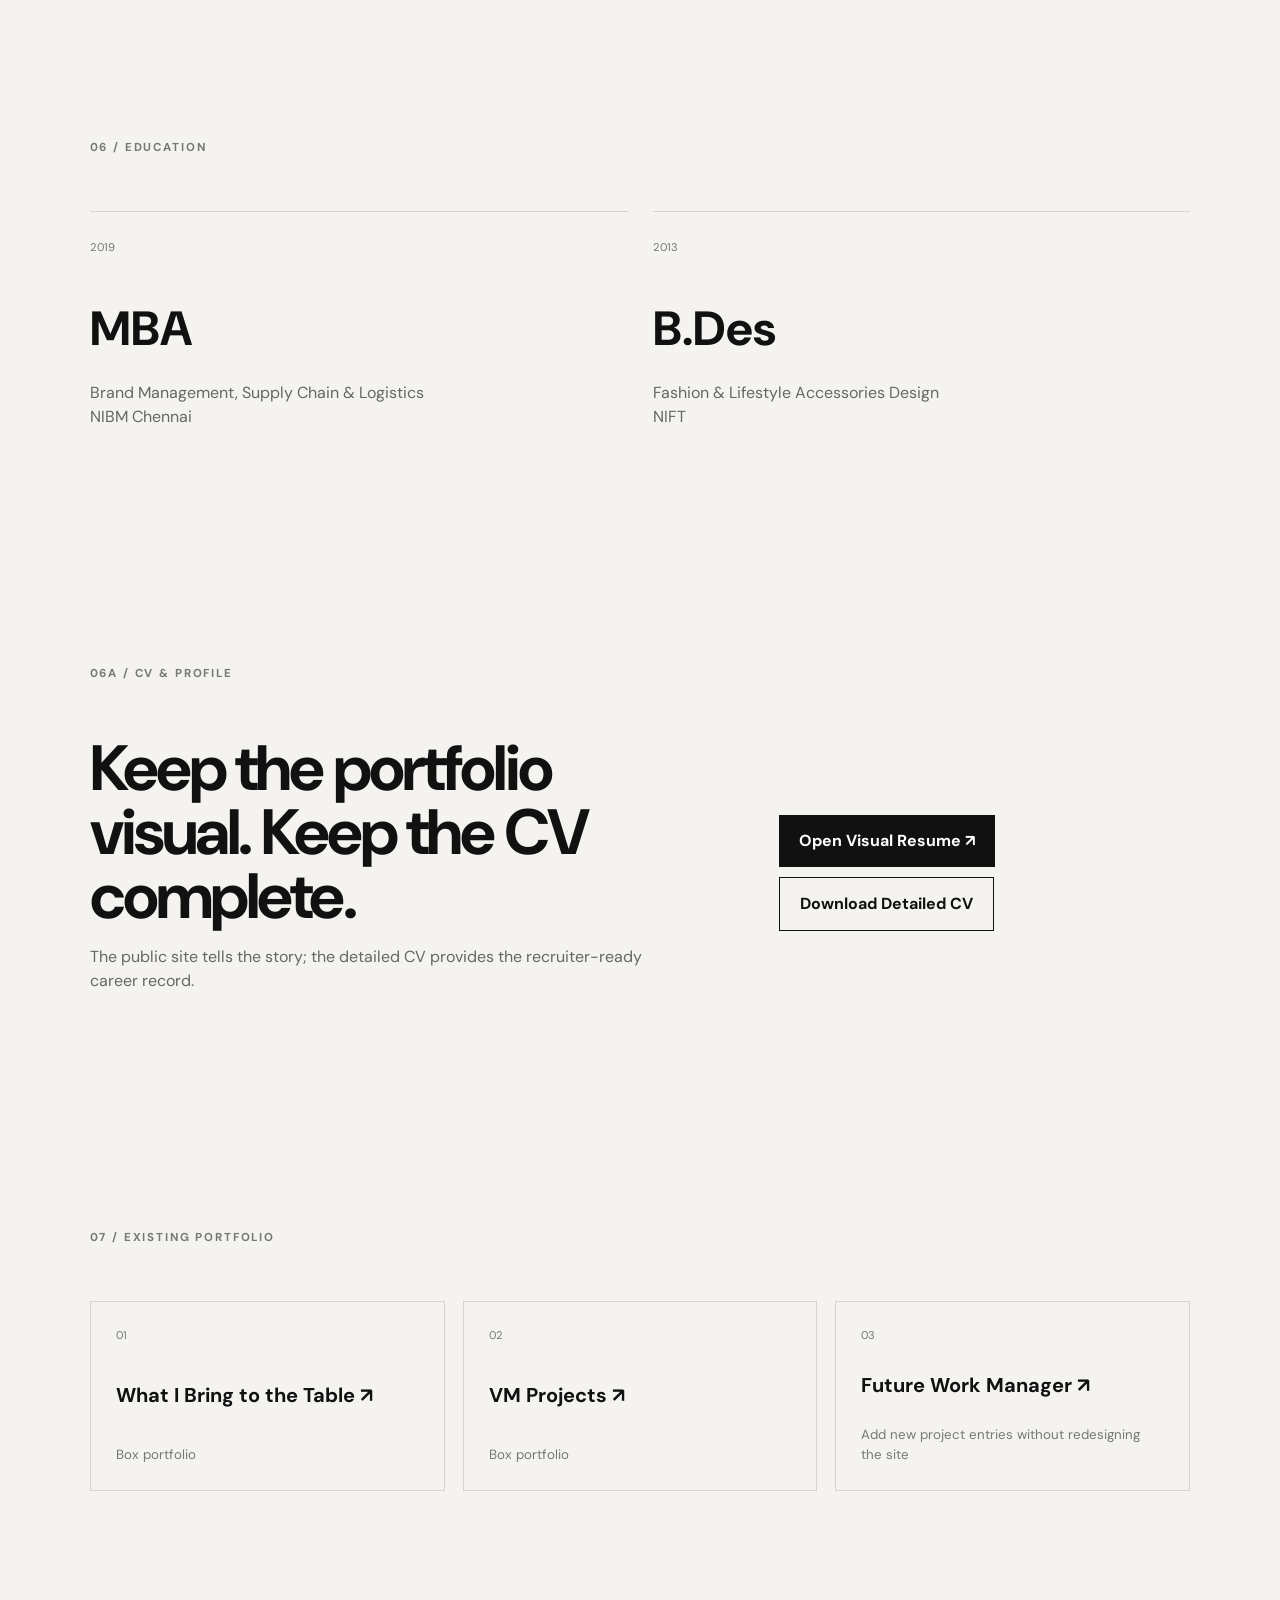
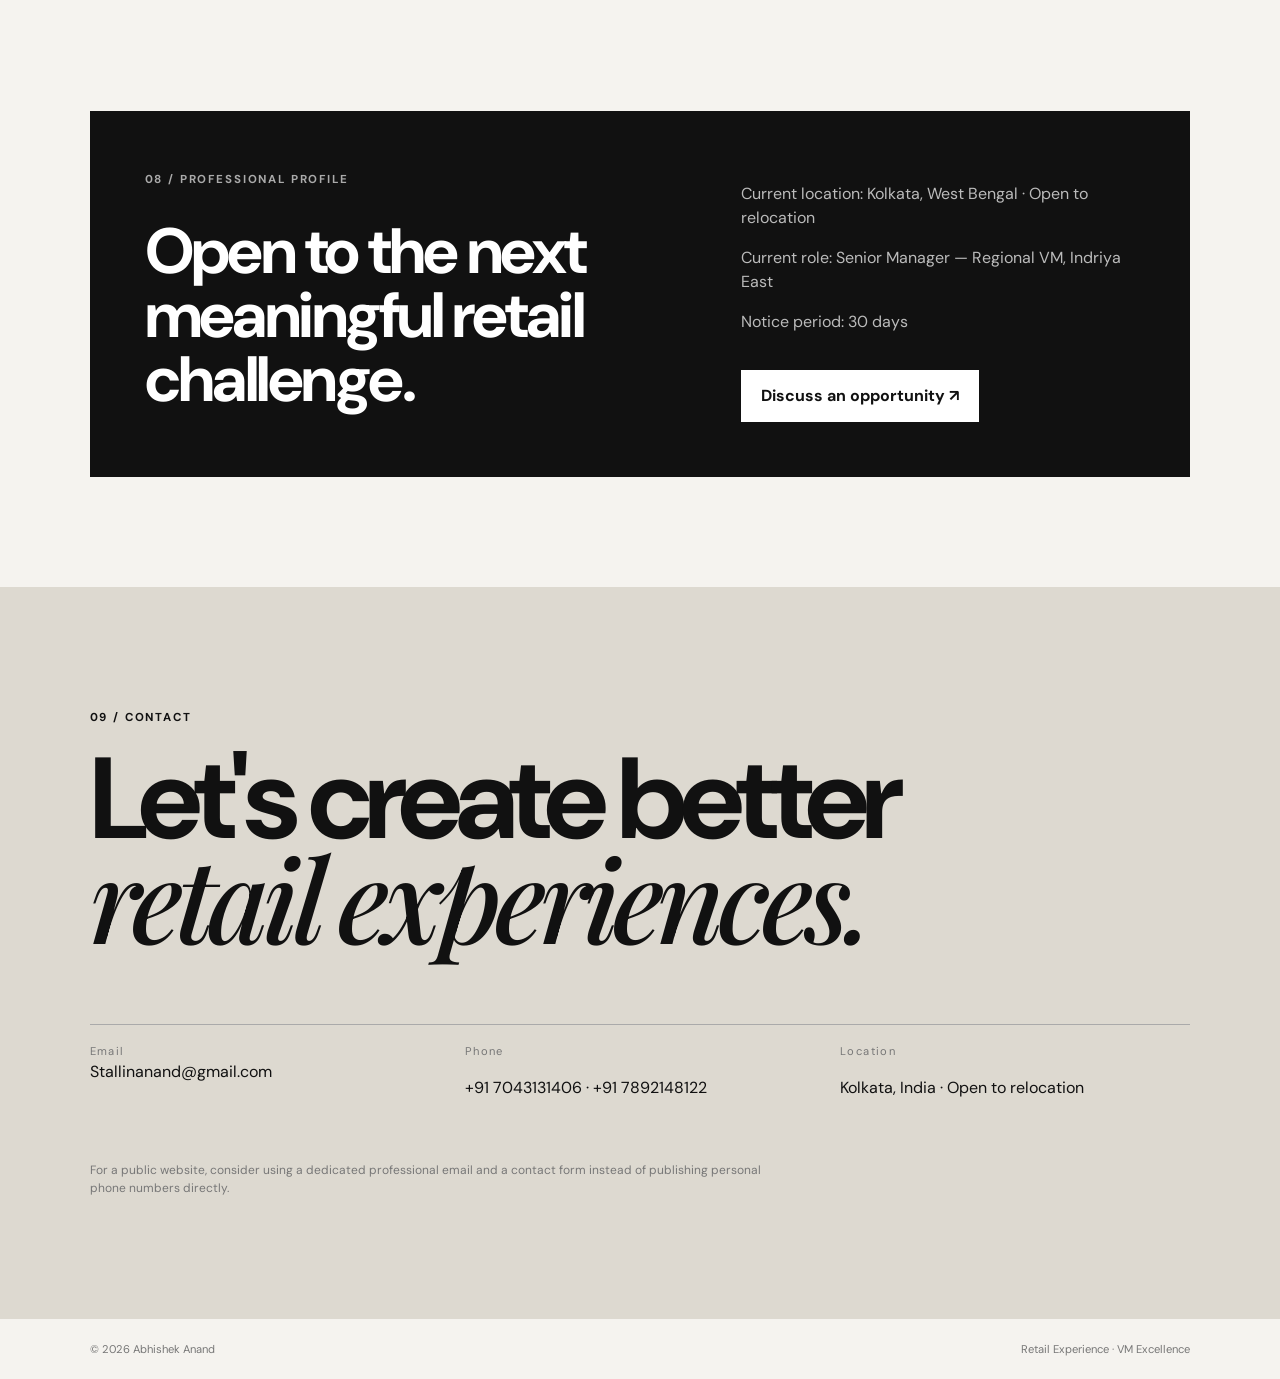
==== commit e44154b0: "Update index.html Image link" ====
--- a/index.html
+++ b/index.html
@@ -123,7 +123,7 @@
 
       <div class="case-grid">
         <figure><img src="indriya-07.png" alt="Indriya Chhath display concept"><figcaption>Chhath concept — cultural storytelling</figcaption></figure>
-        <figure><img src="IMG-20260814-WA0026.jpg " alt="Indriya Chhath display variation"><figcaption>Display development — proportion and composition</figcaption></figure>
+        <figure><img src="IMG-20260815-WA0025.jpg " alt="Indriya Chhath display variation"><figcaption>Display development — proportion and composition</figcaption></figure>
       </div>
 
       <div class="case-grid wide">
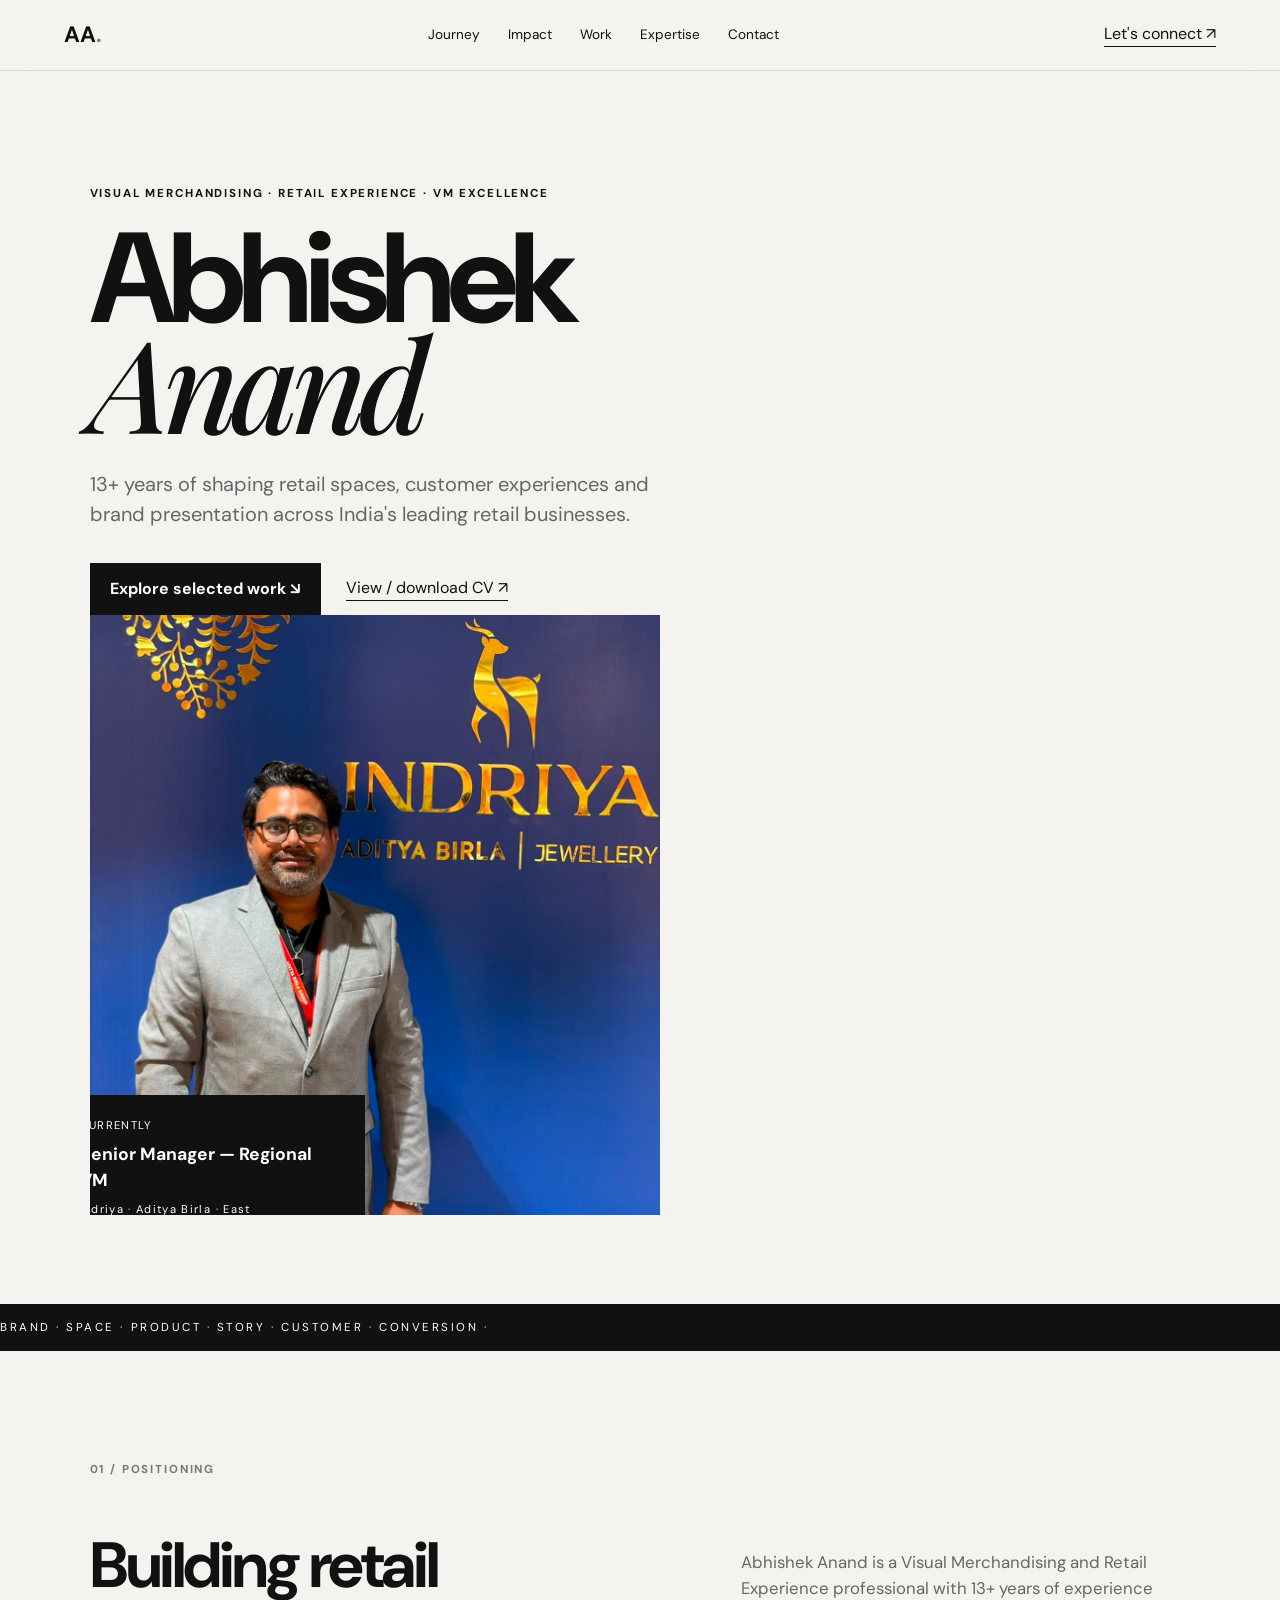
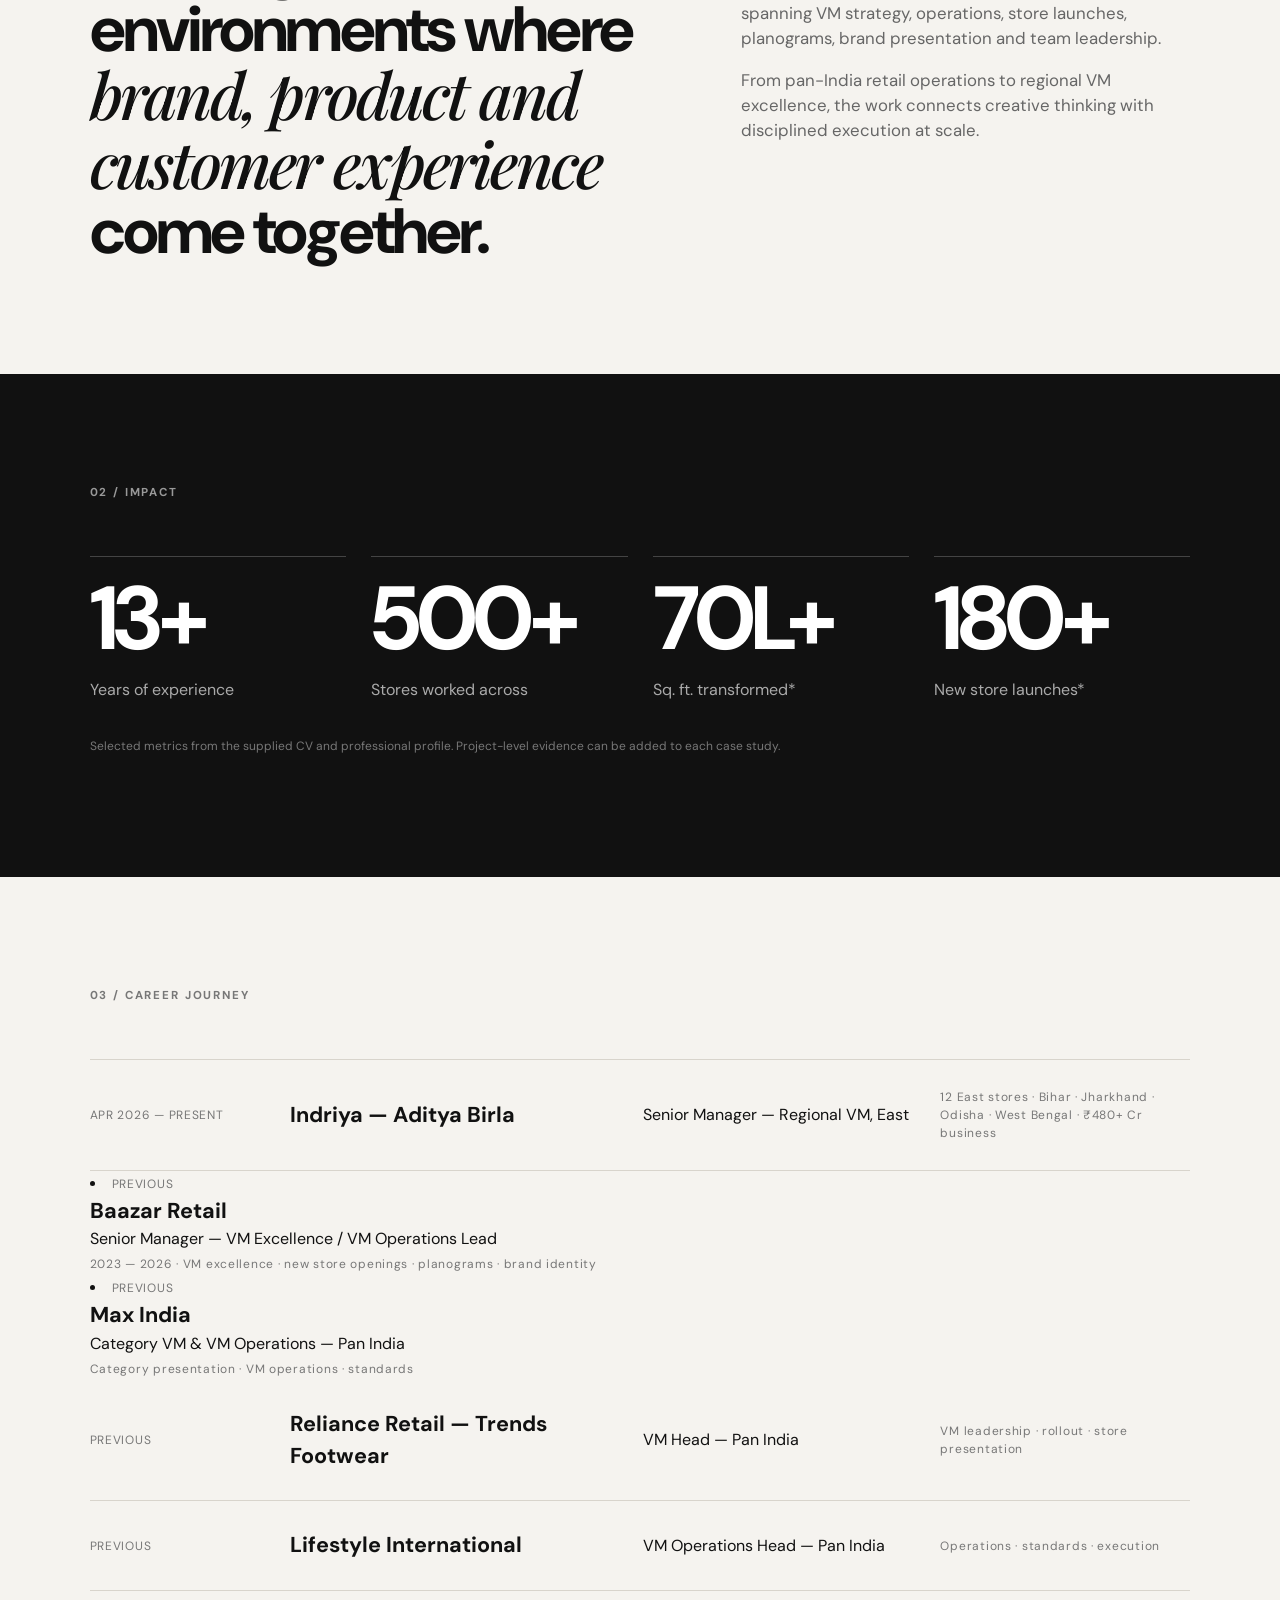
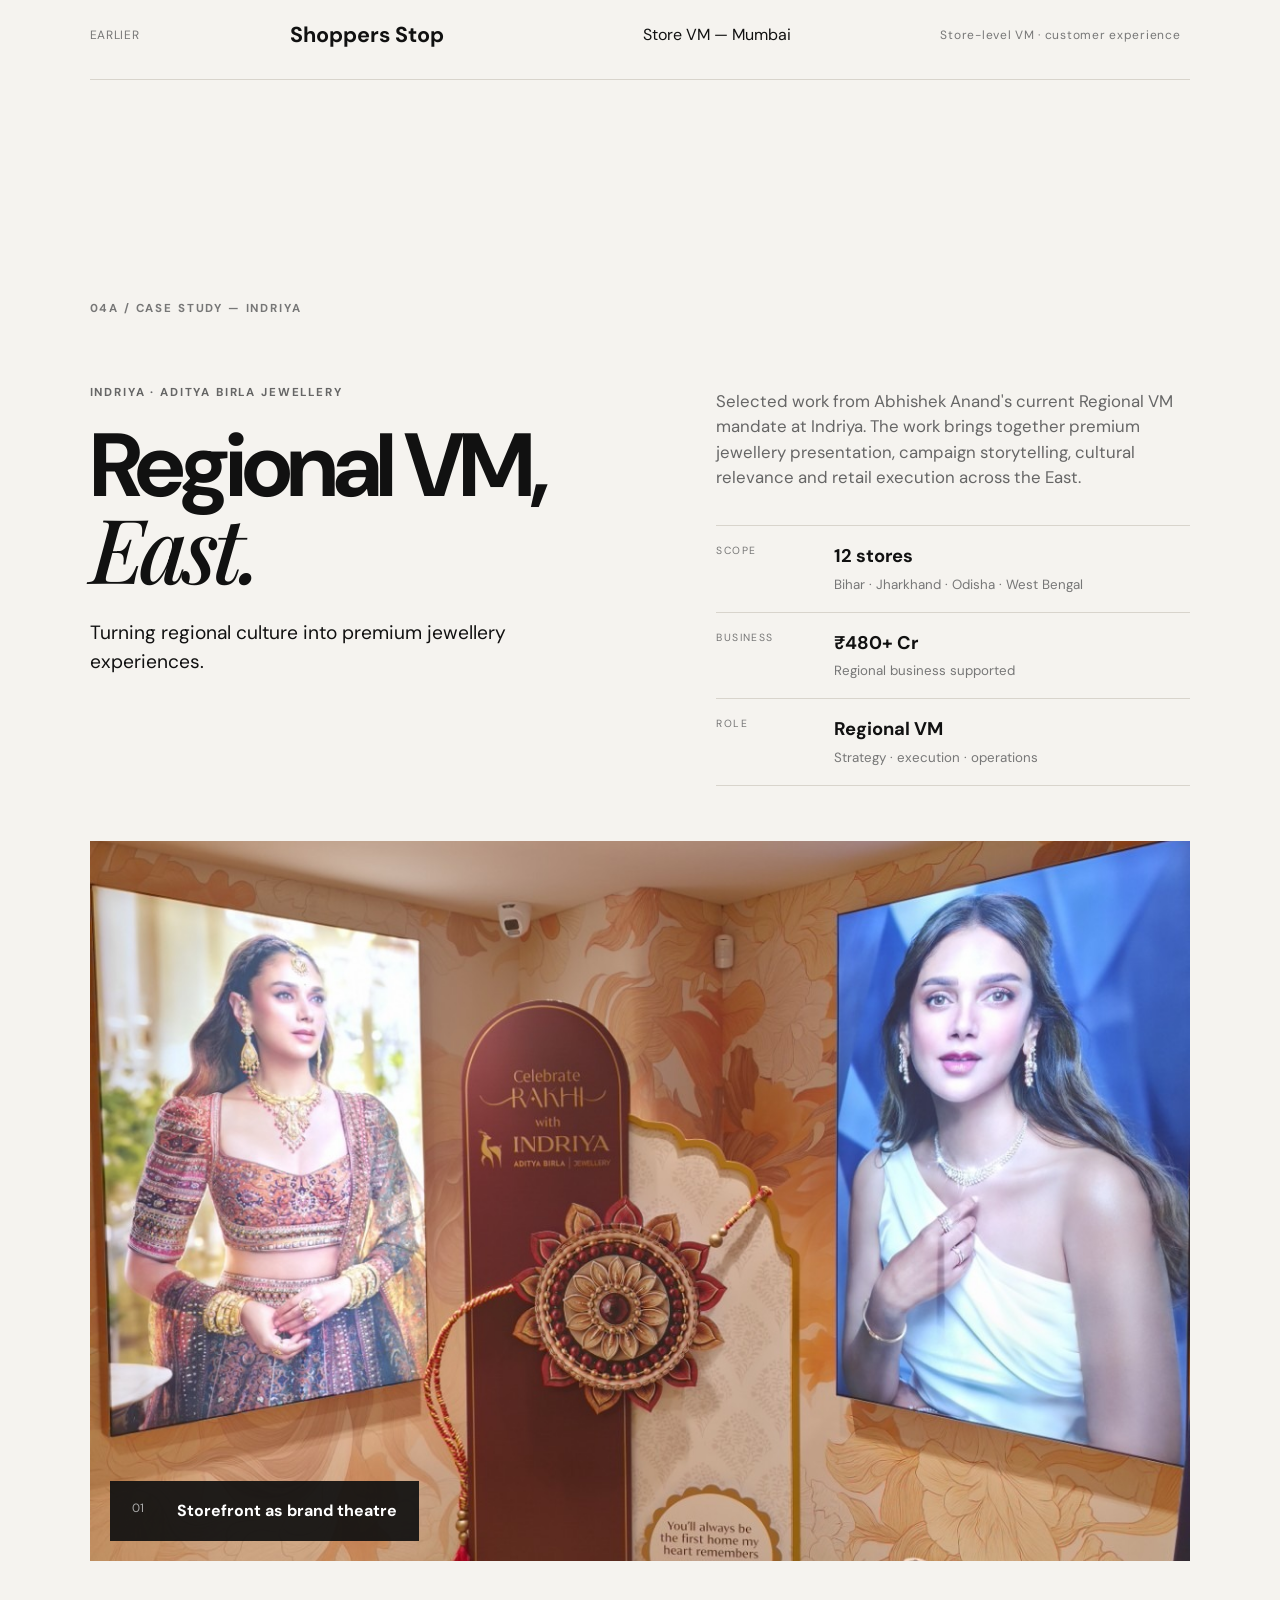
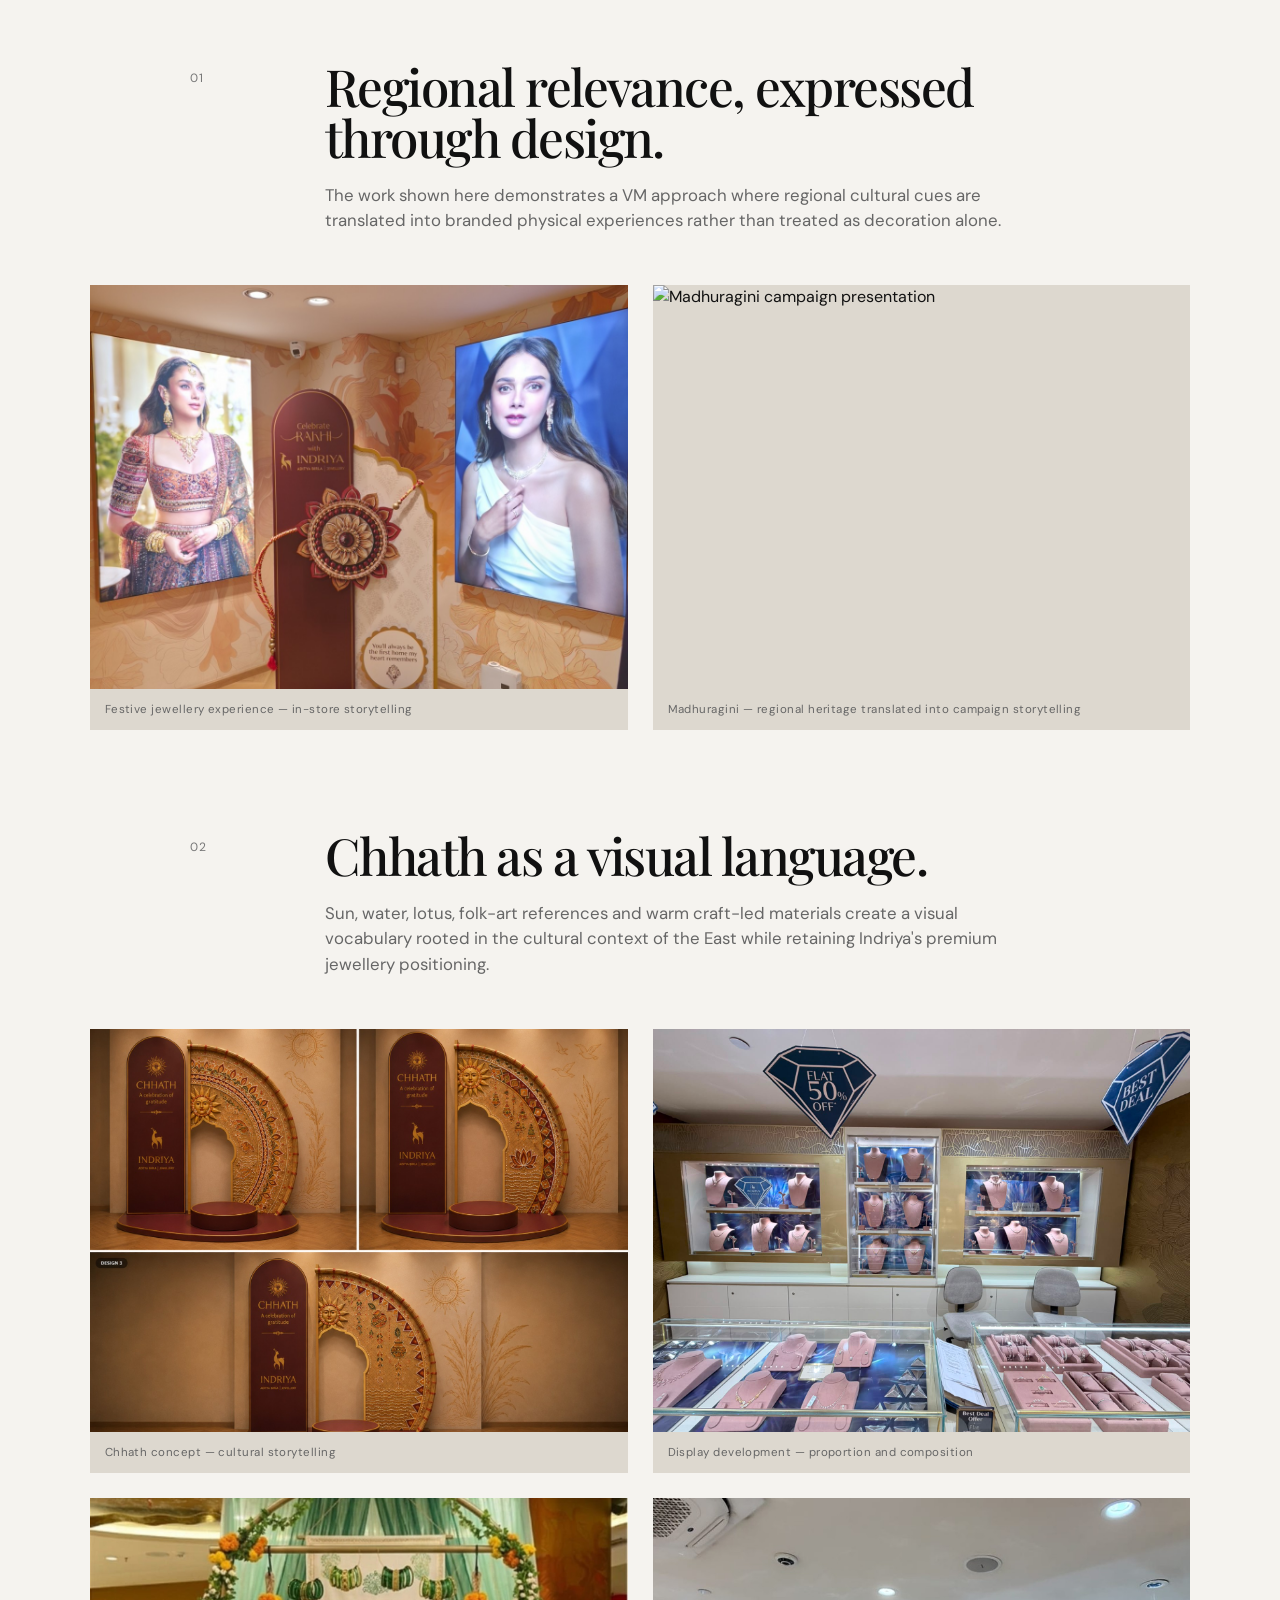
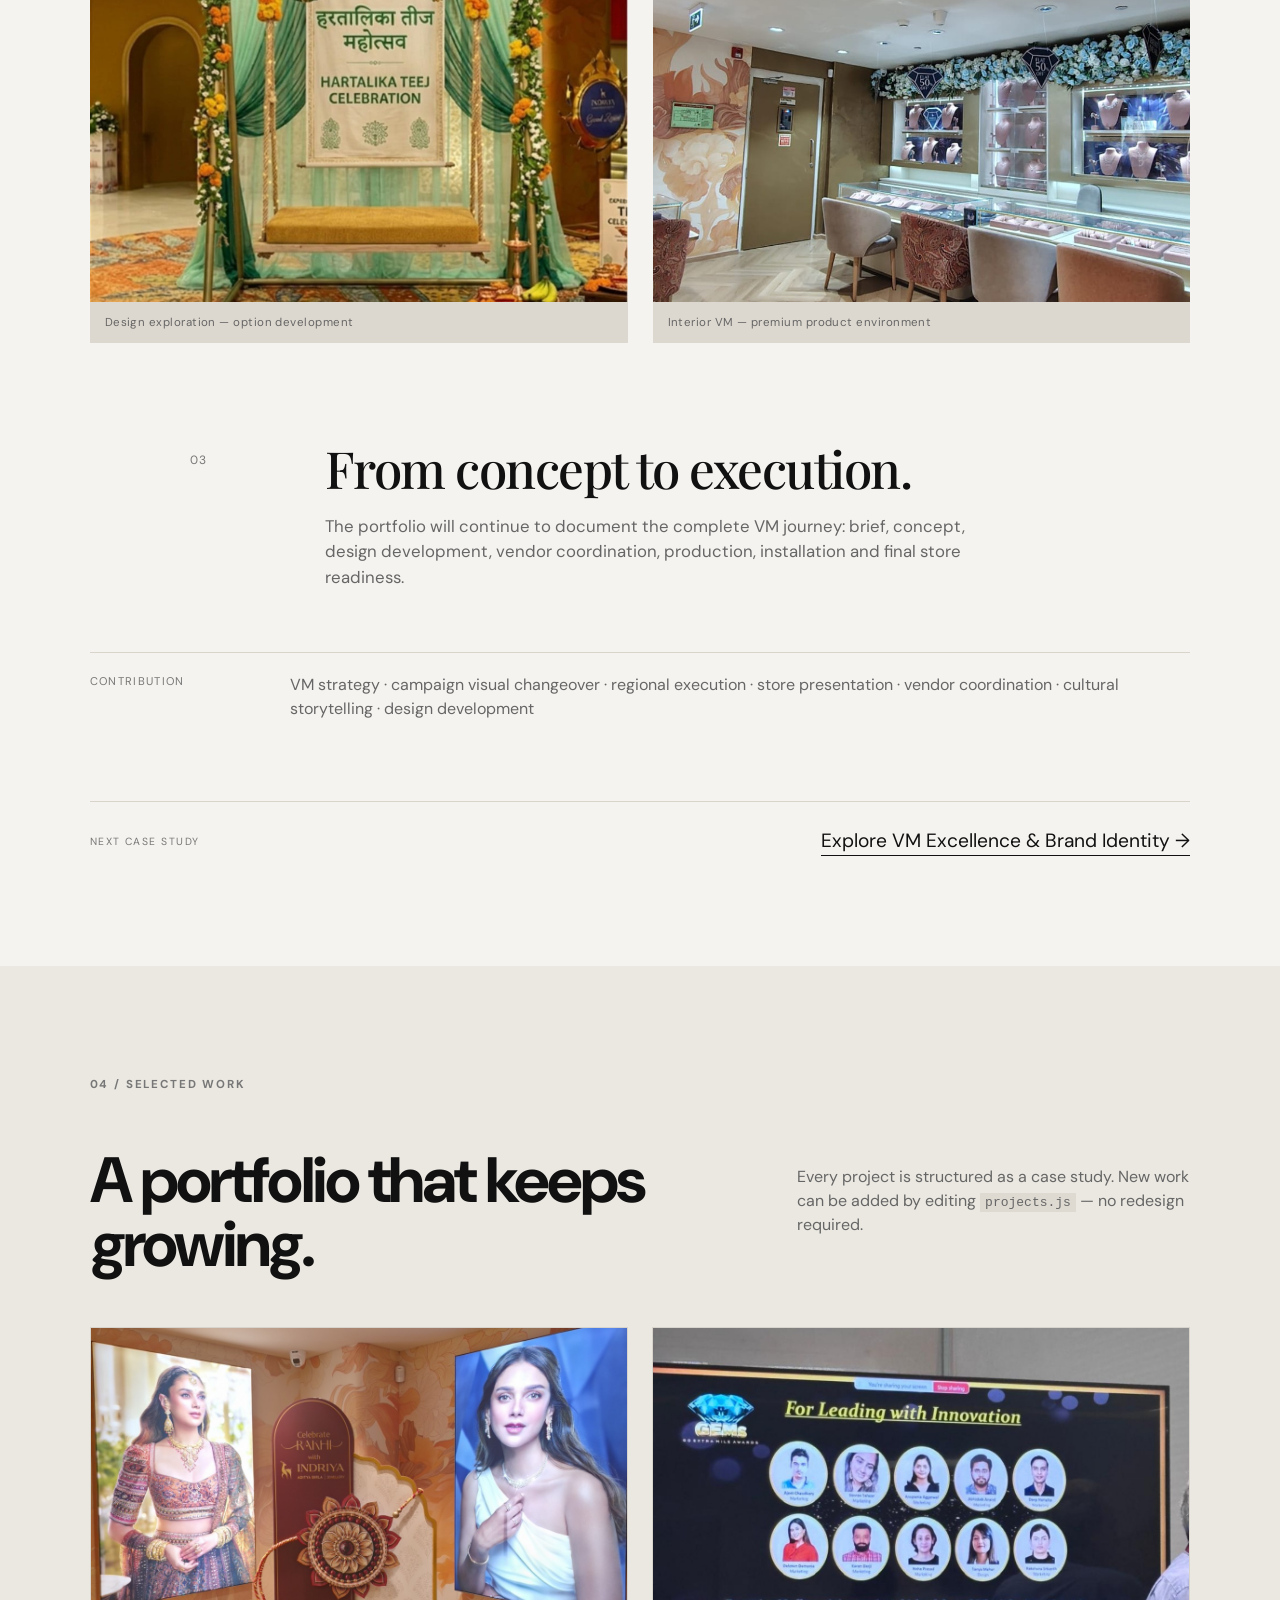
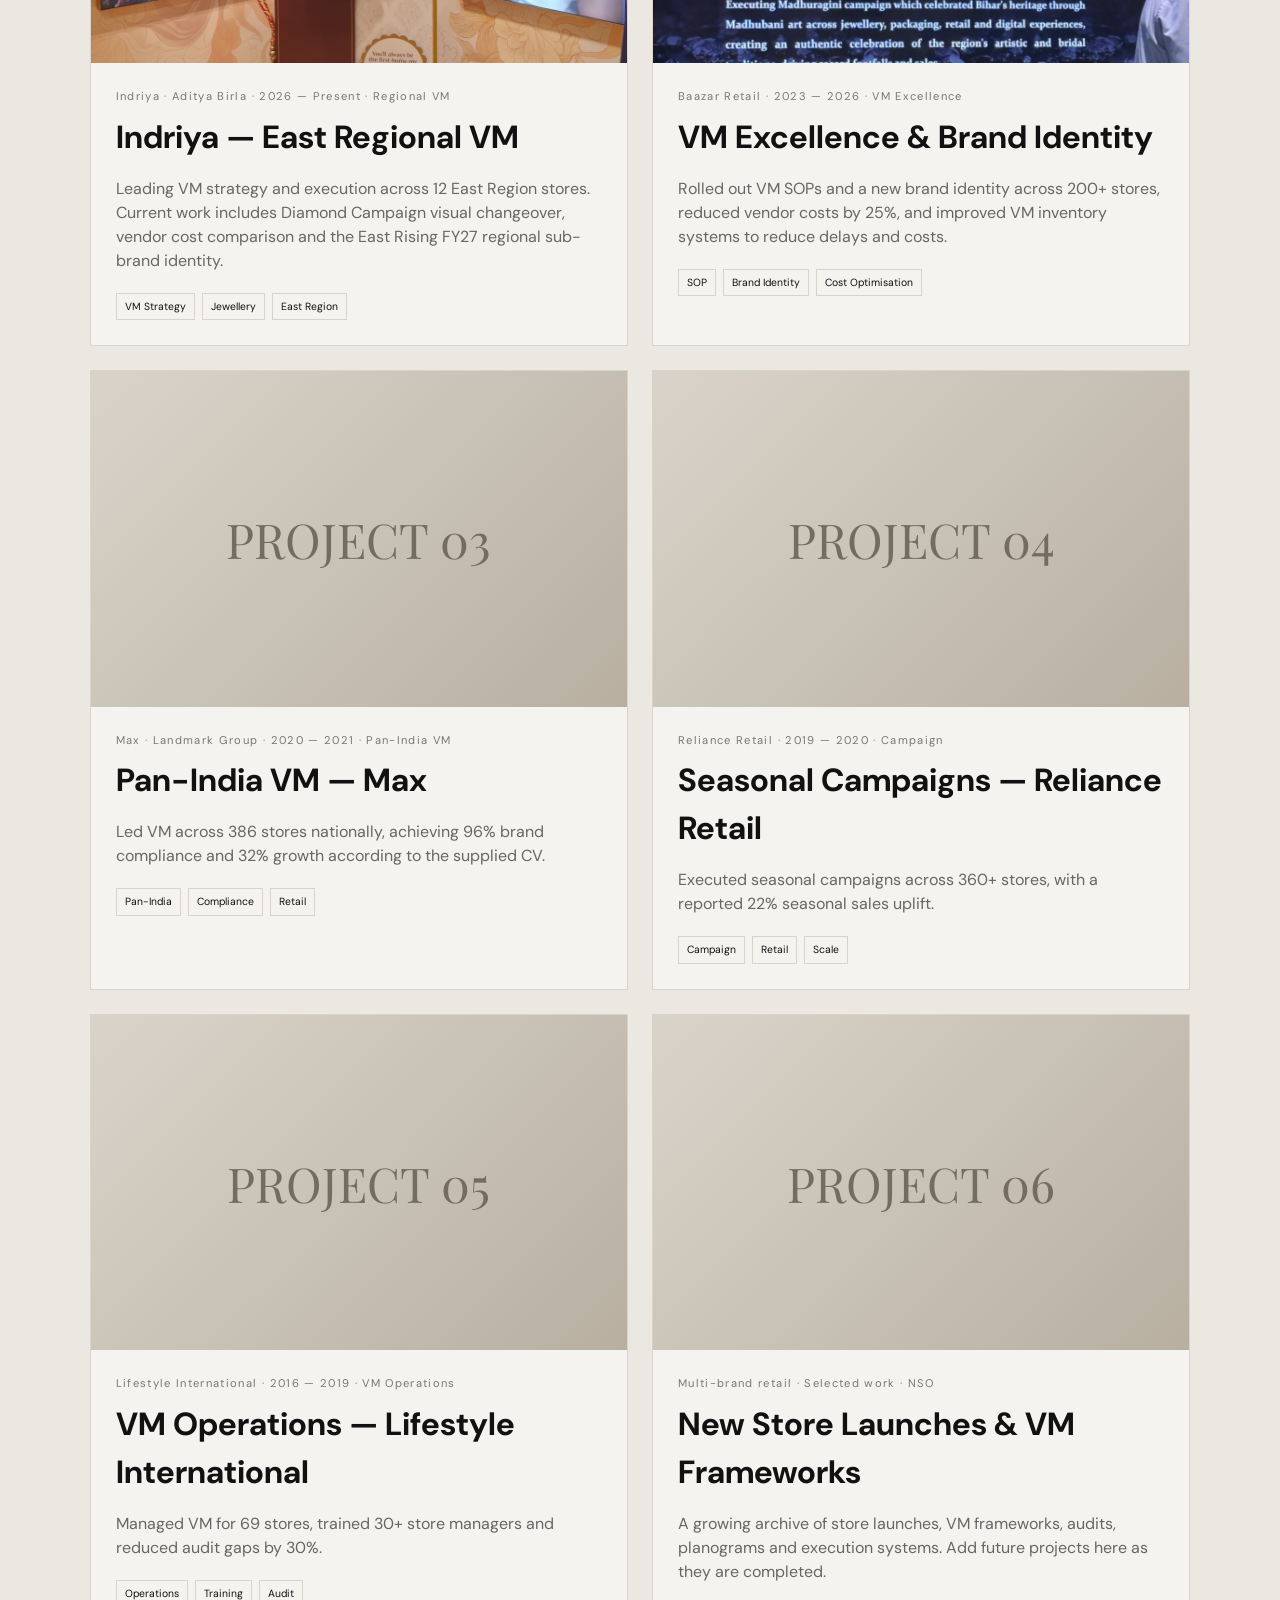
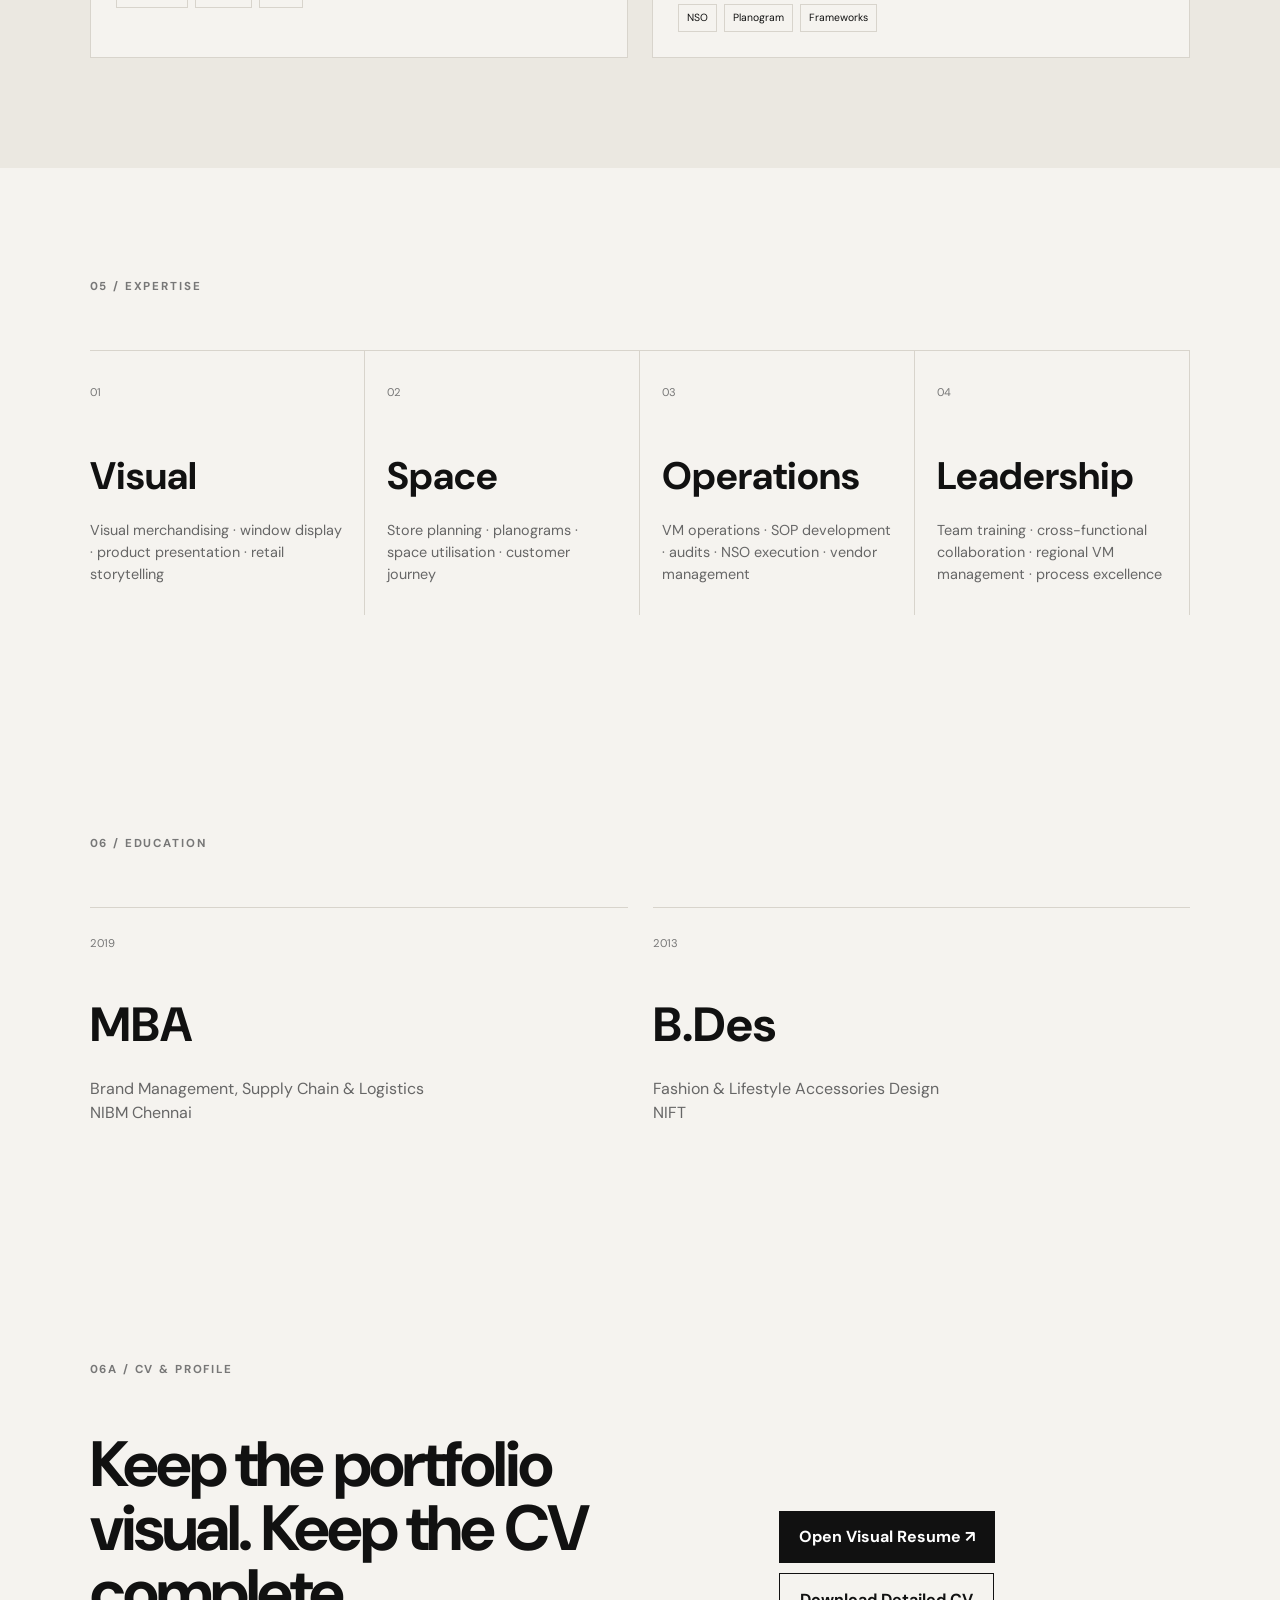
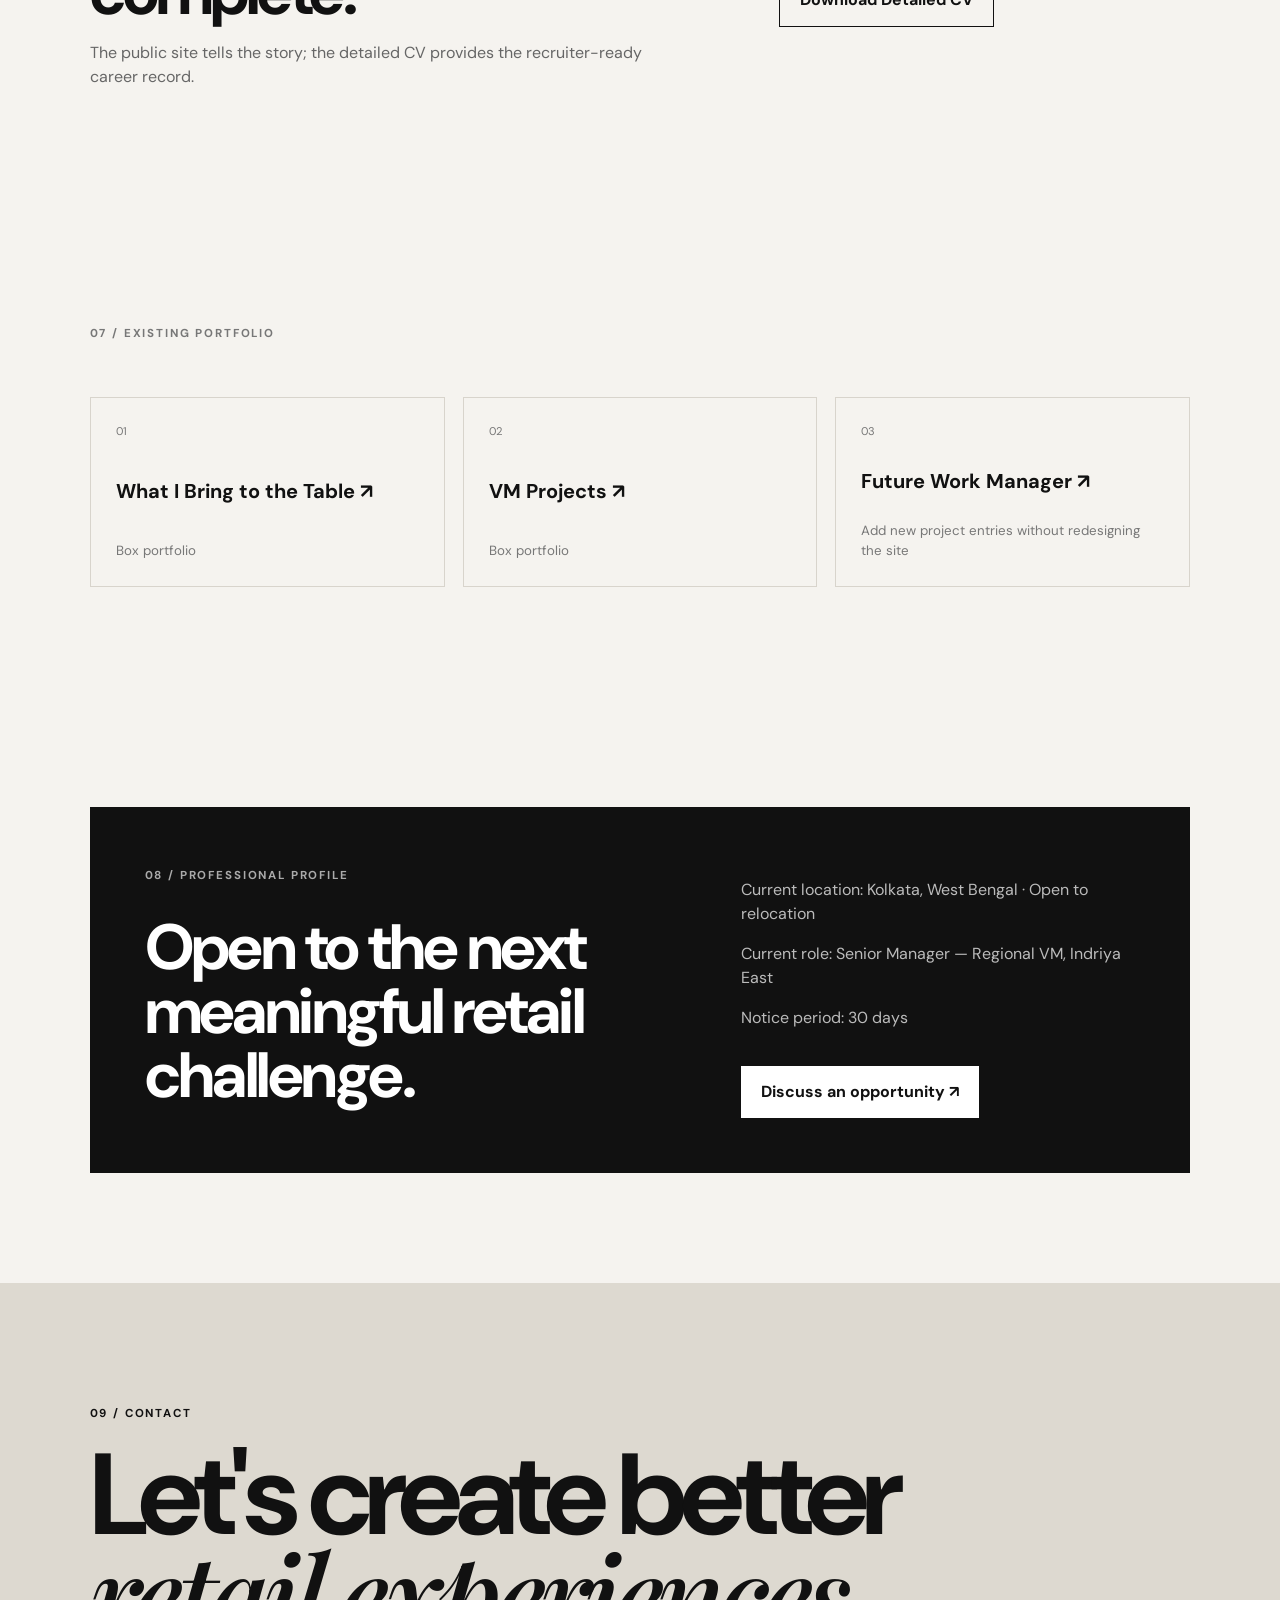
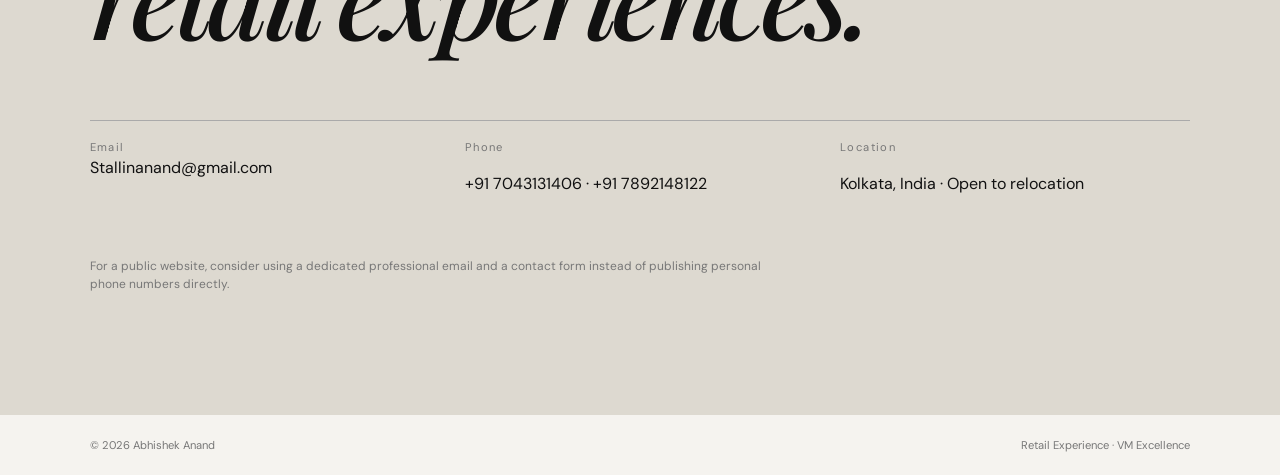
==== commit 6dc45ab8: "Update index.html Image link update" ====
--- a/index.html
+++ b/index.html
@@ -100,11 +100,11 @@
           </div>
         </div>
       </div>
-
-      <div class="case-hero">
-        <img src="images/indriya/indriya-02.jpg" alt="Indriya jewellery store entrance and exterior VM">
-        <div class="case-caption"><span>01</span><strong>Storefront as brand theatre</strong><small>Entrance · visibility · festive customer arrival</small></div>
-      </div>
+<div class="case-hero">
+  <img src="/indriya-01.jpg" alt="Indriya jewellery store entrance and exterior VM">
+  <div class="case-caption"><span>01</span><strong>Storefront as brand theatre</strong></div>
+</div>
+      
 
       <div class="case-story">
         <div class="story-number">01</div>
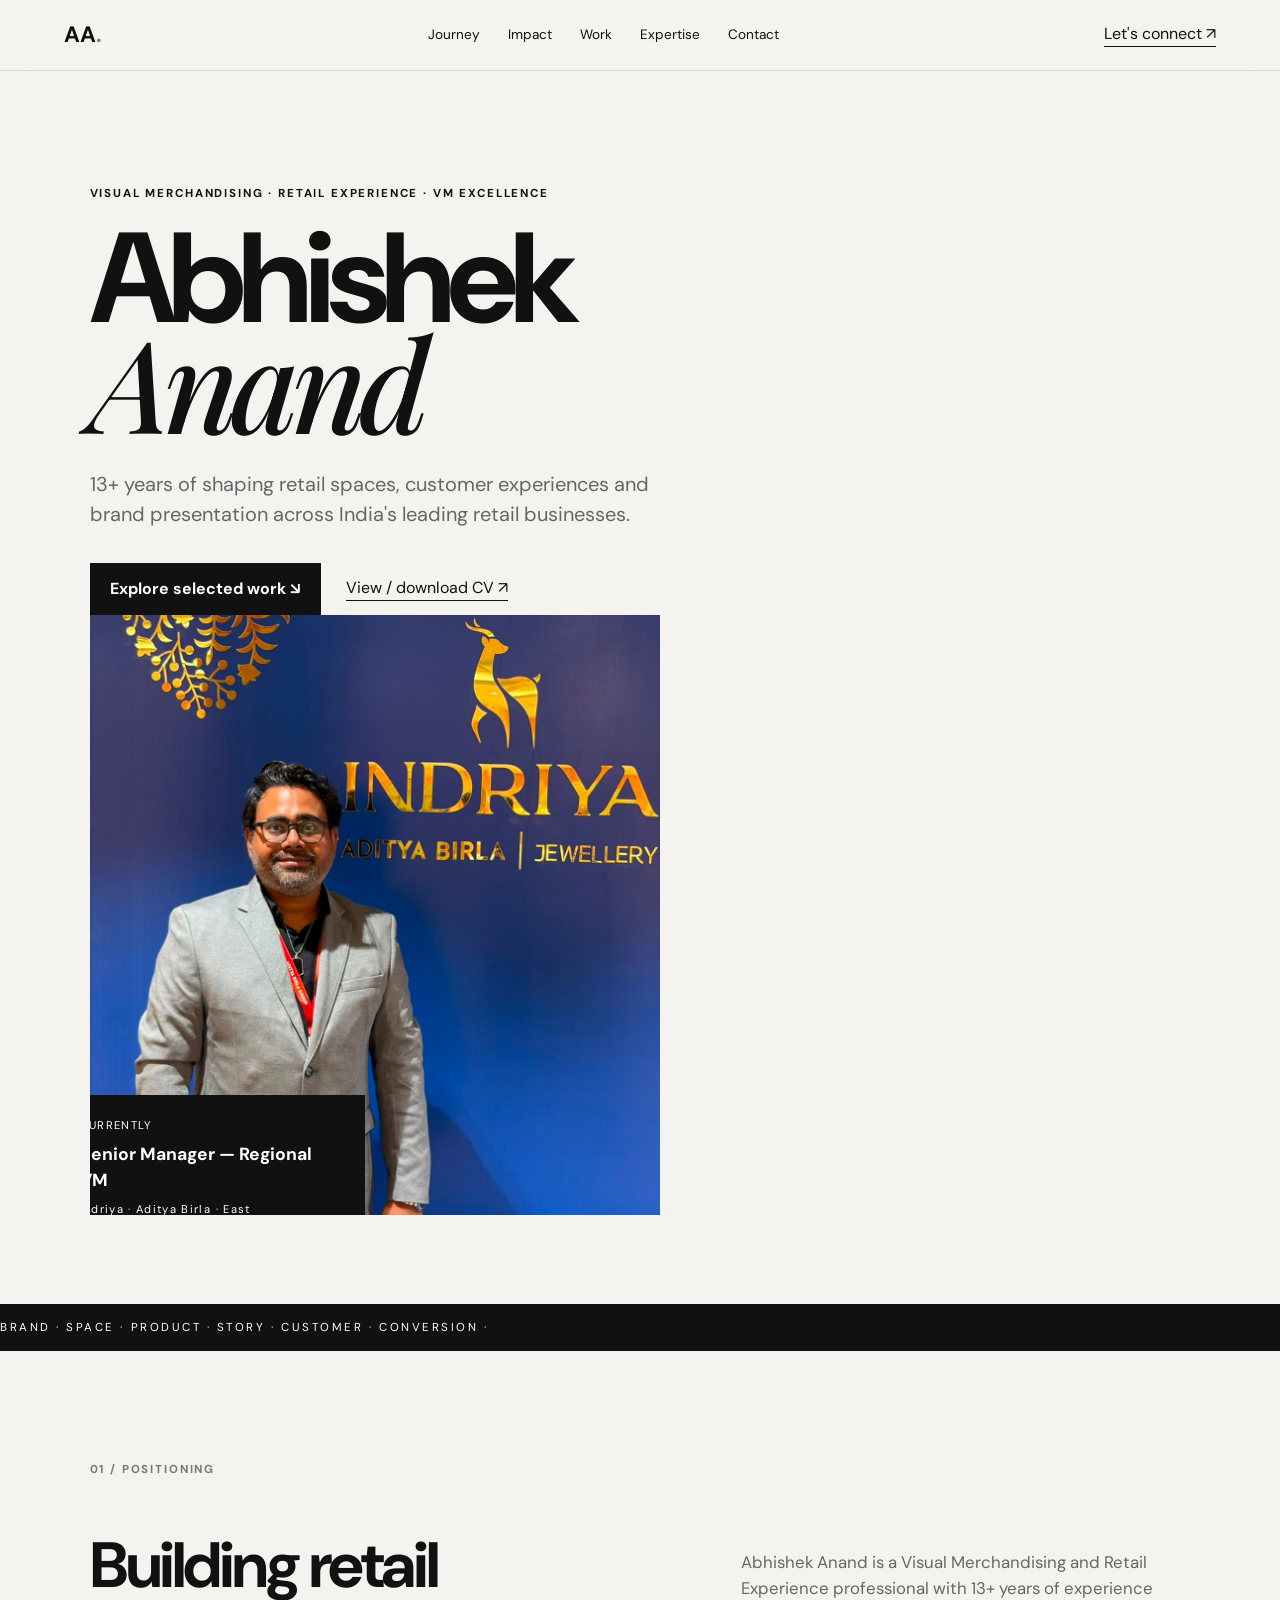
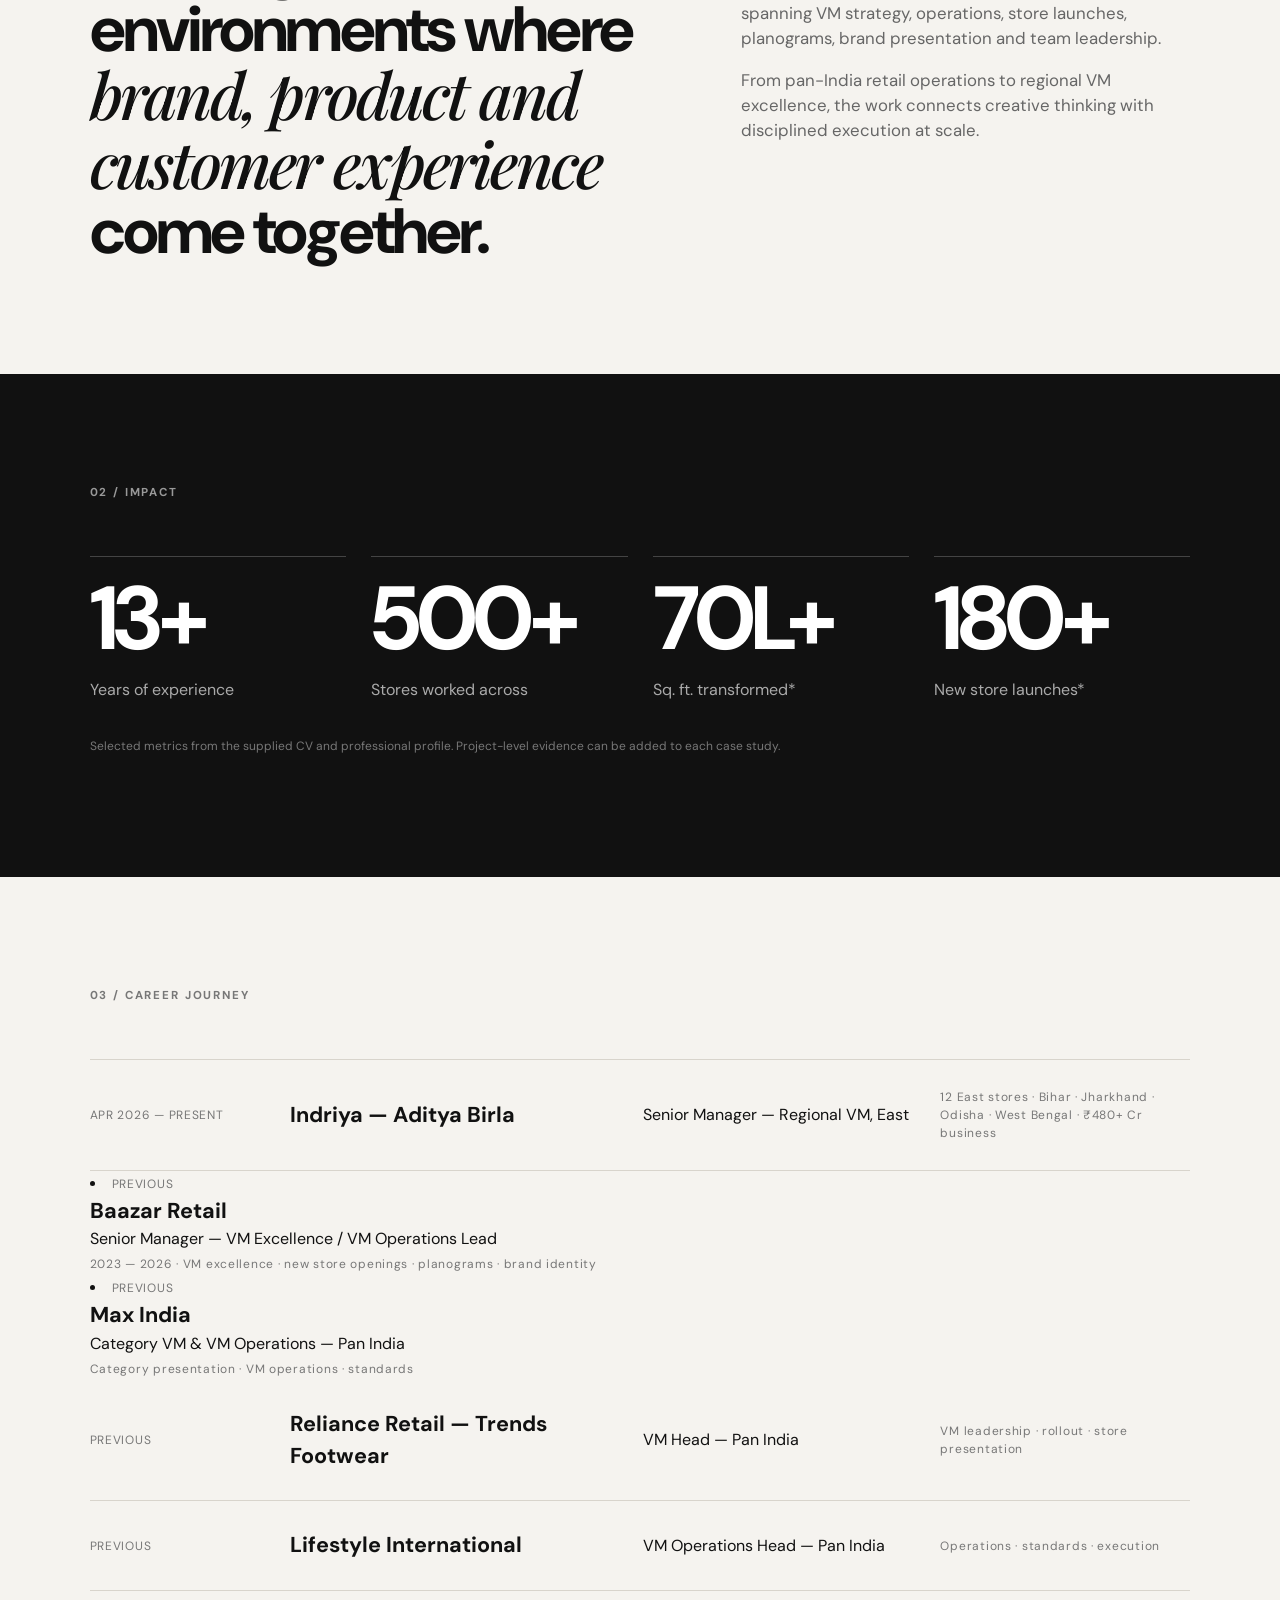
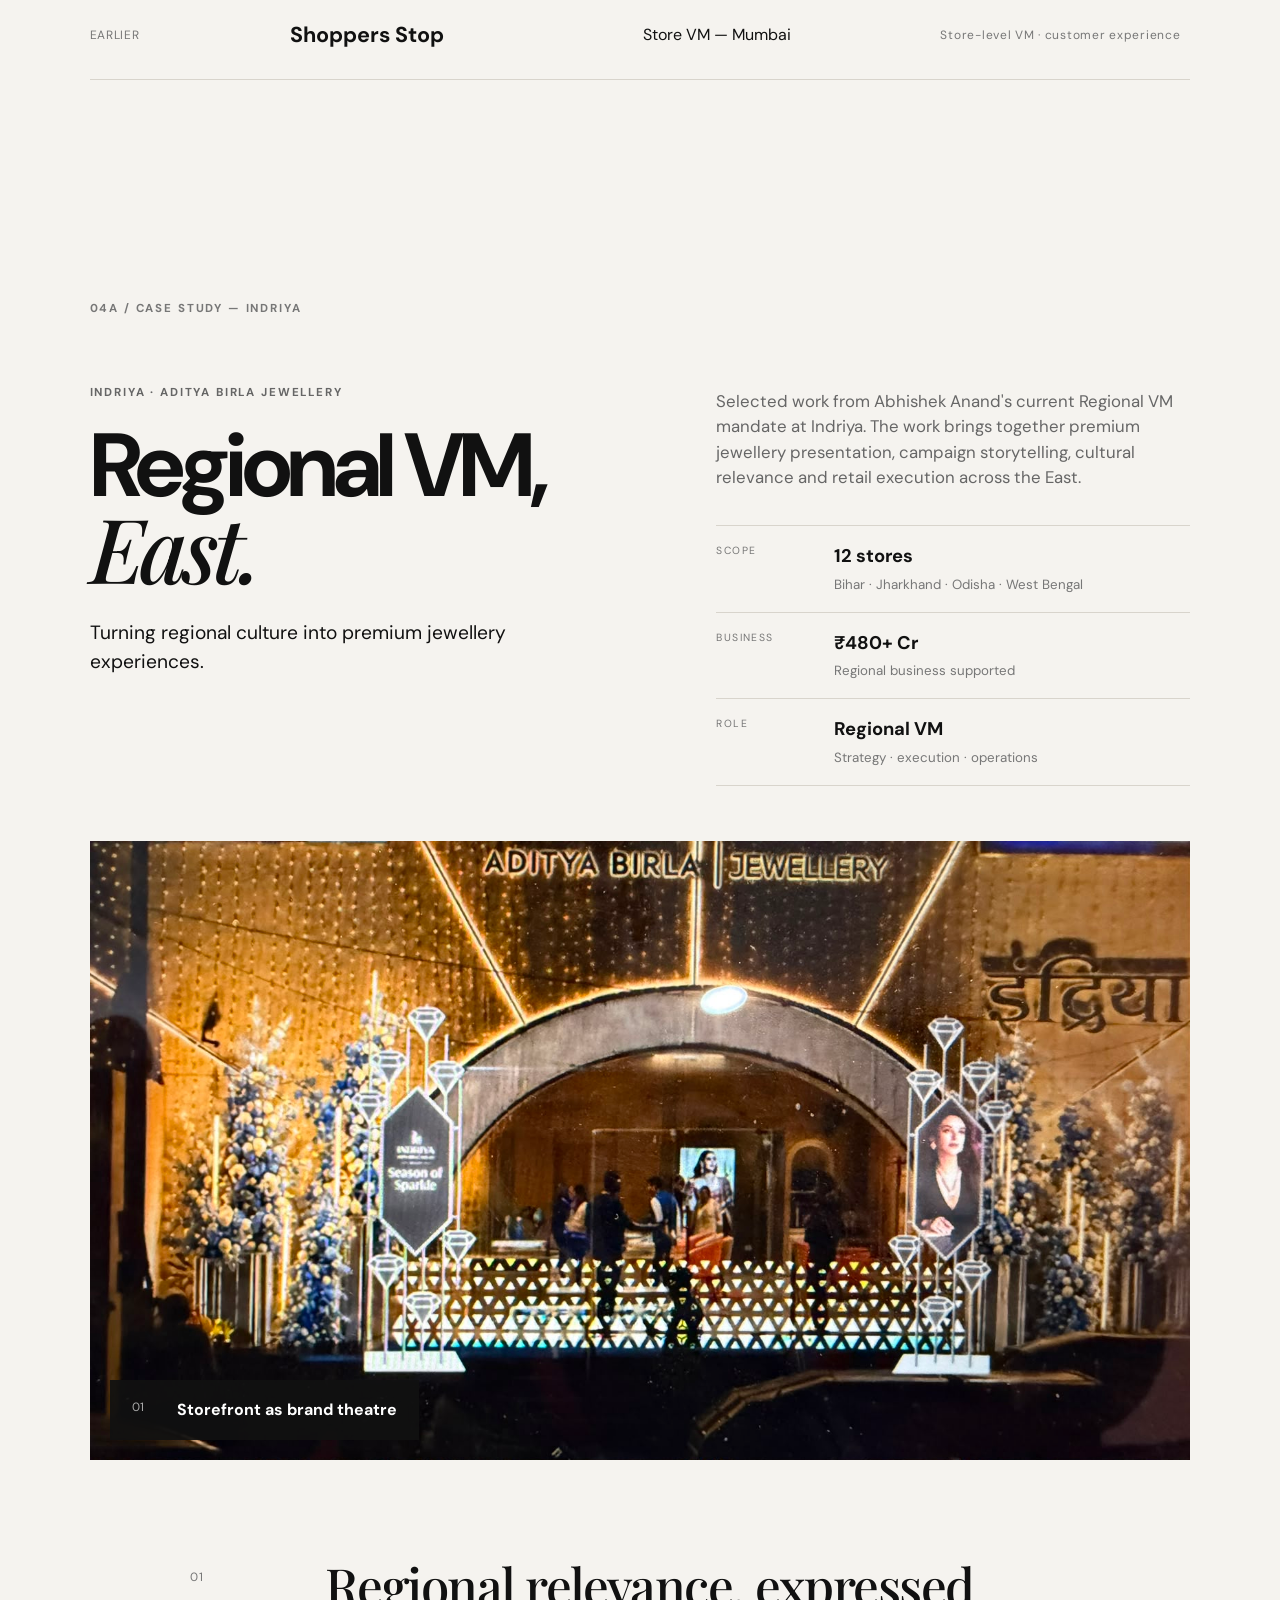
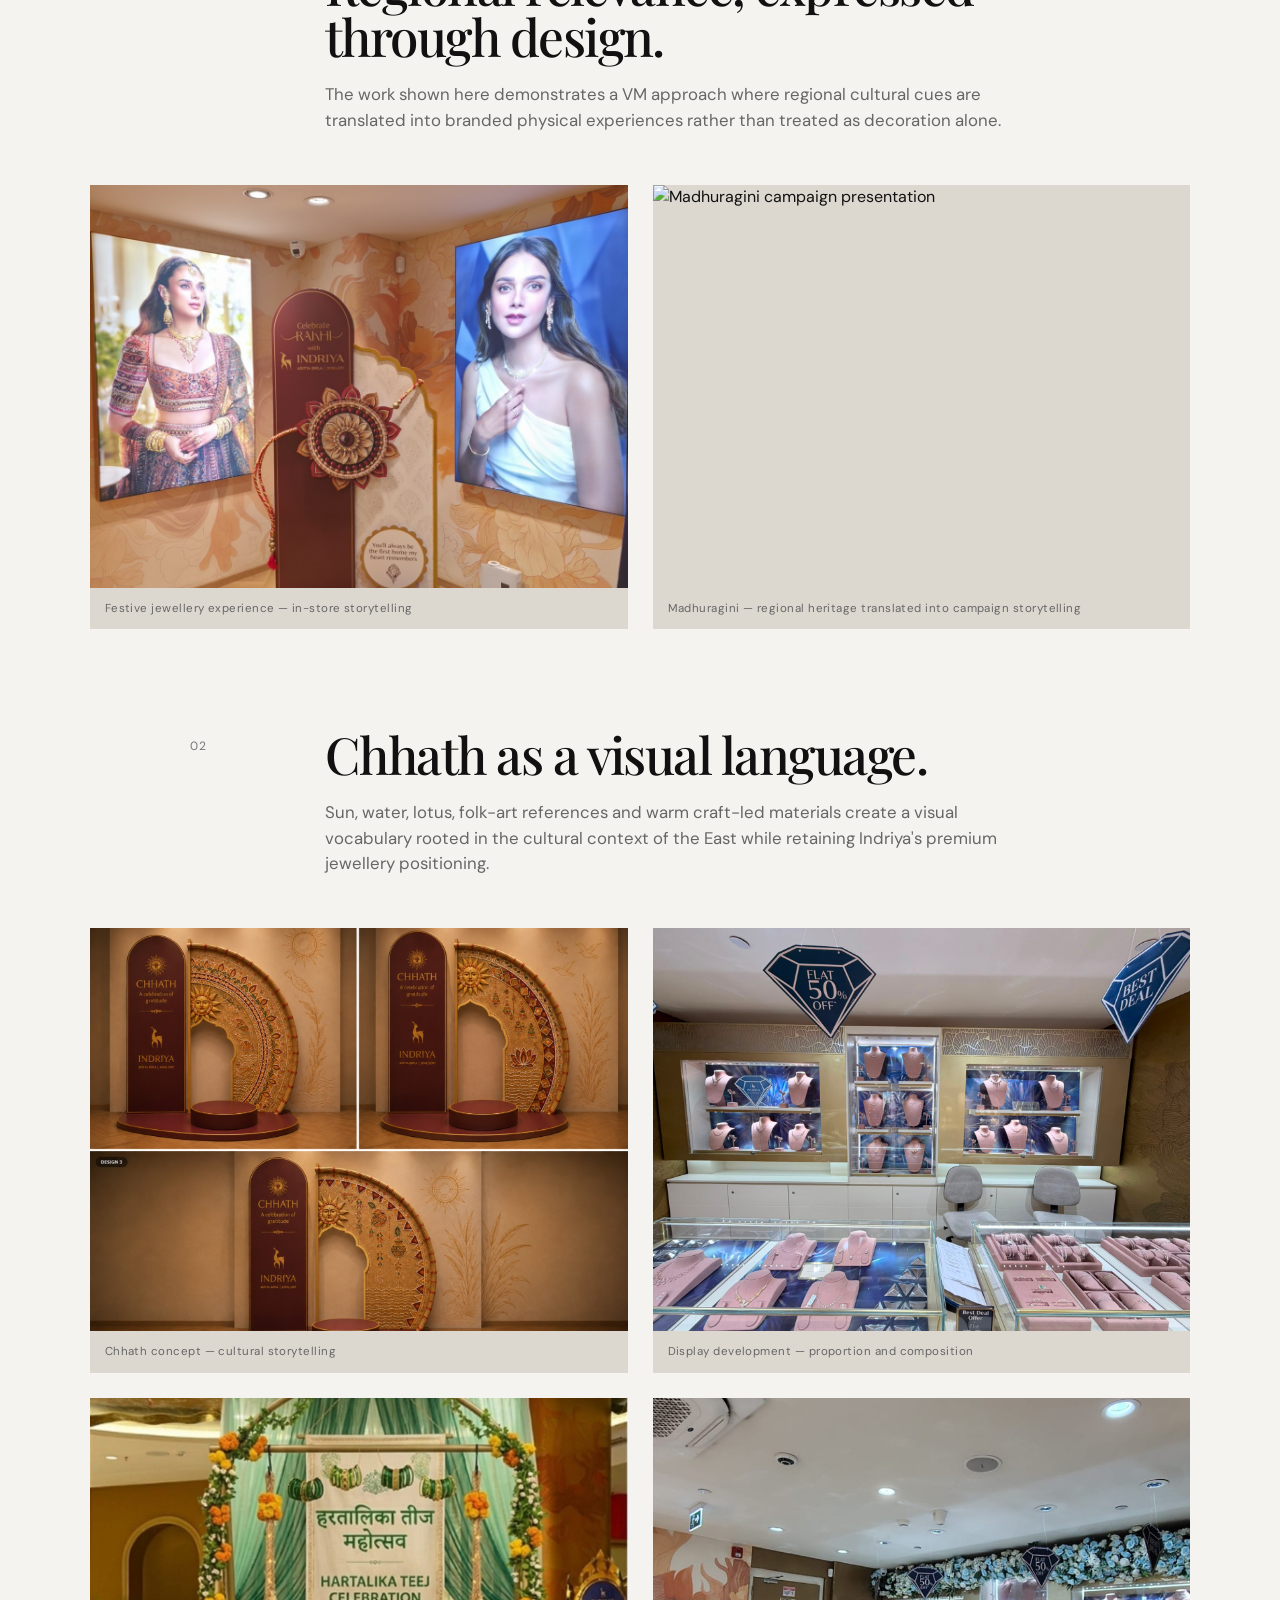
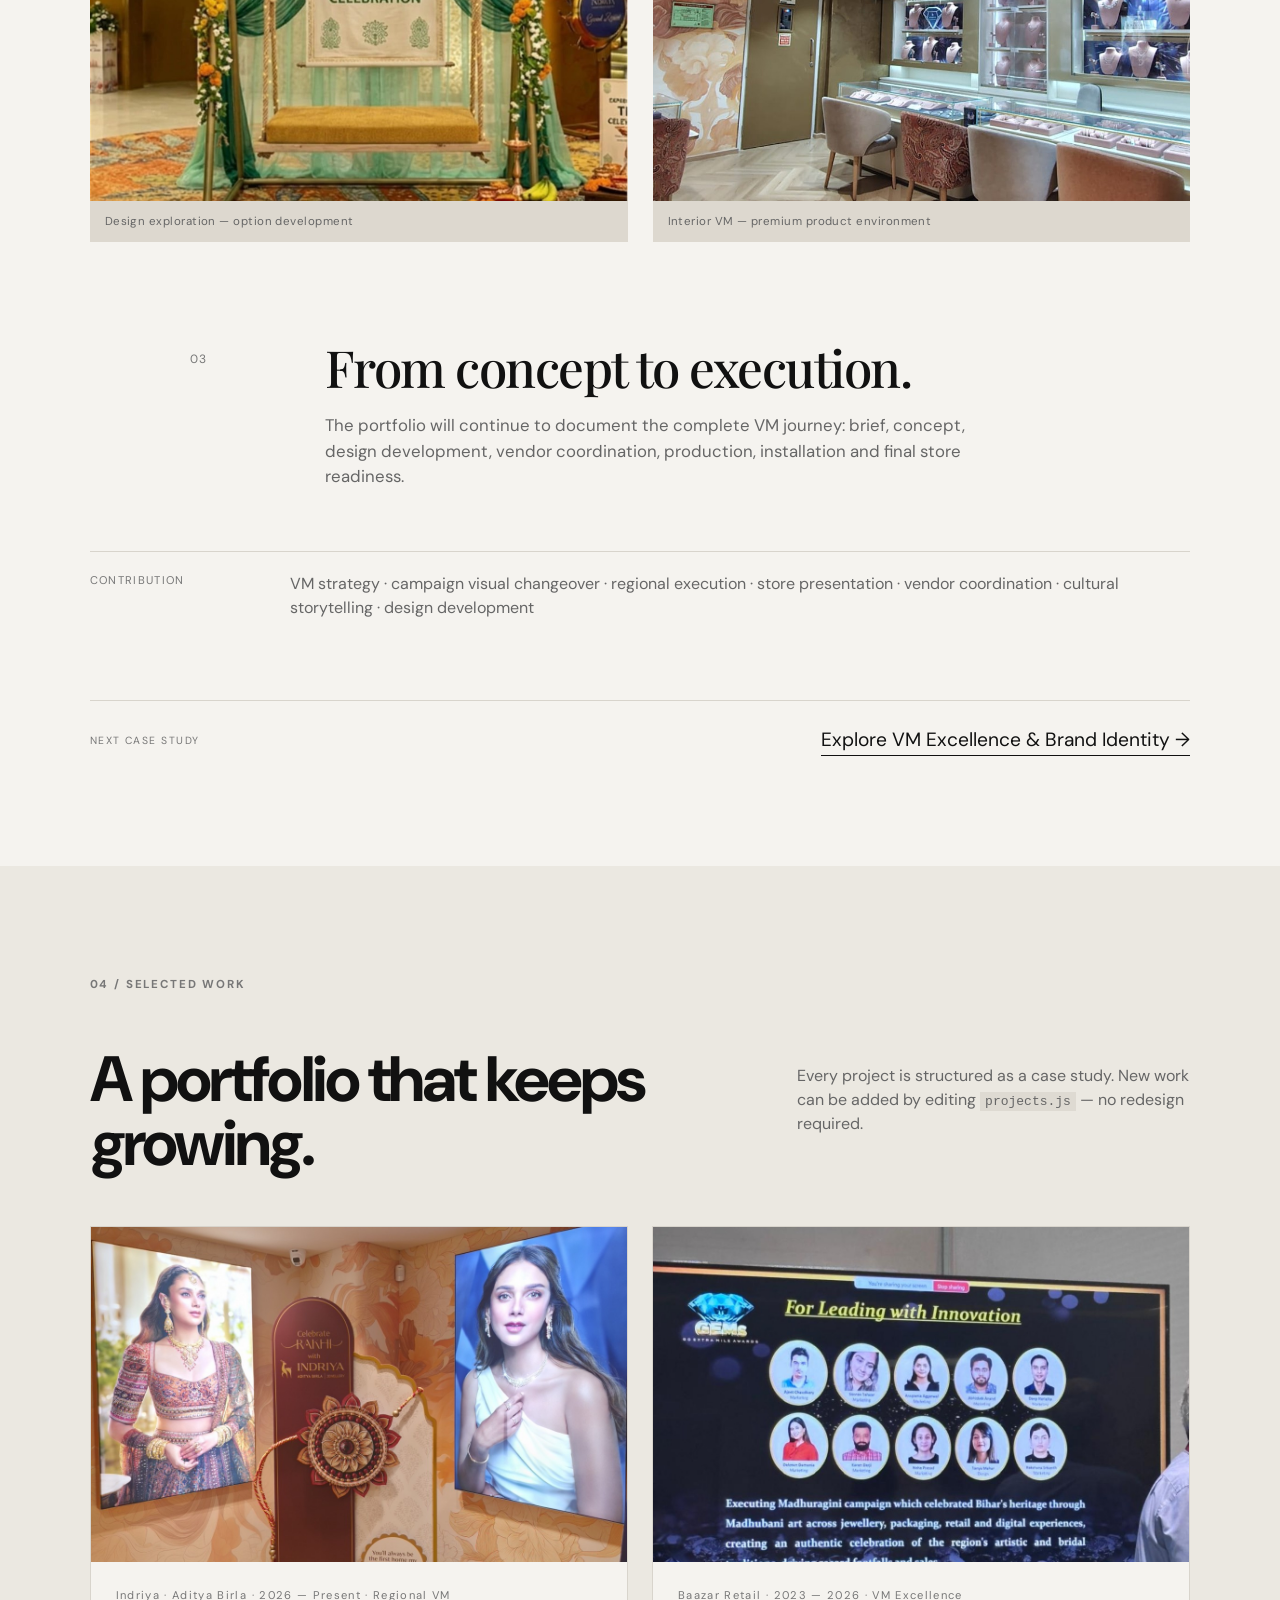
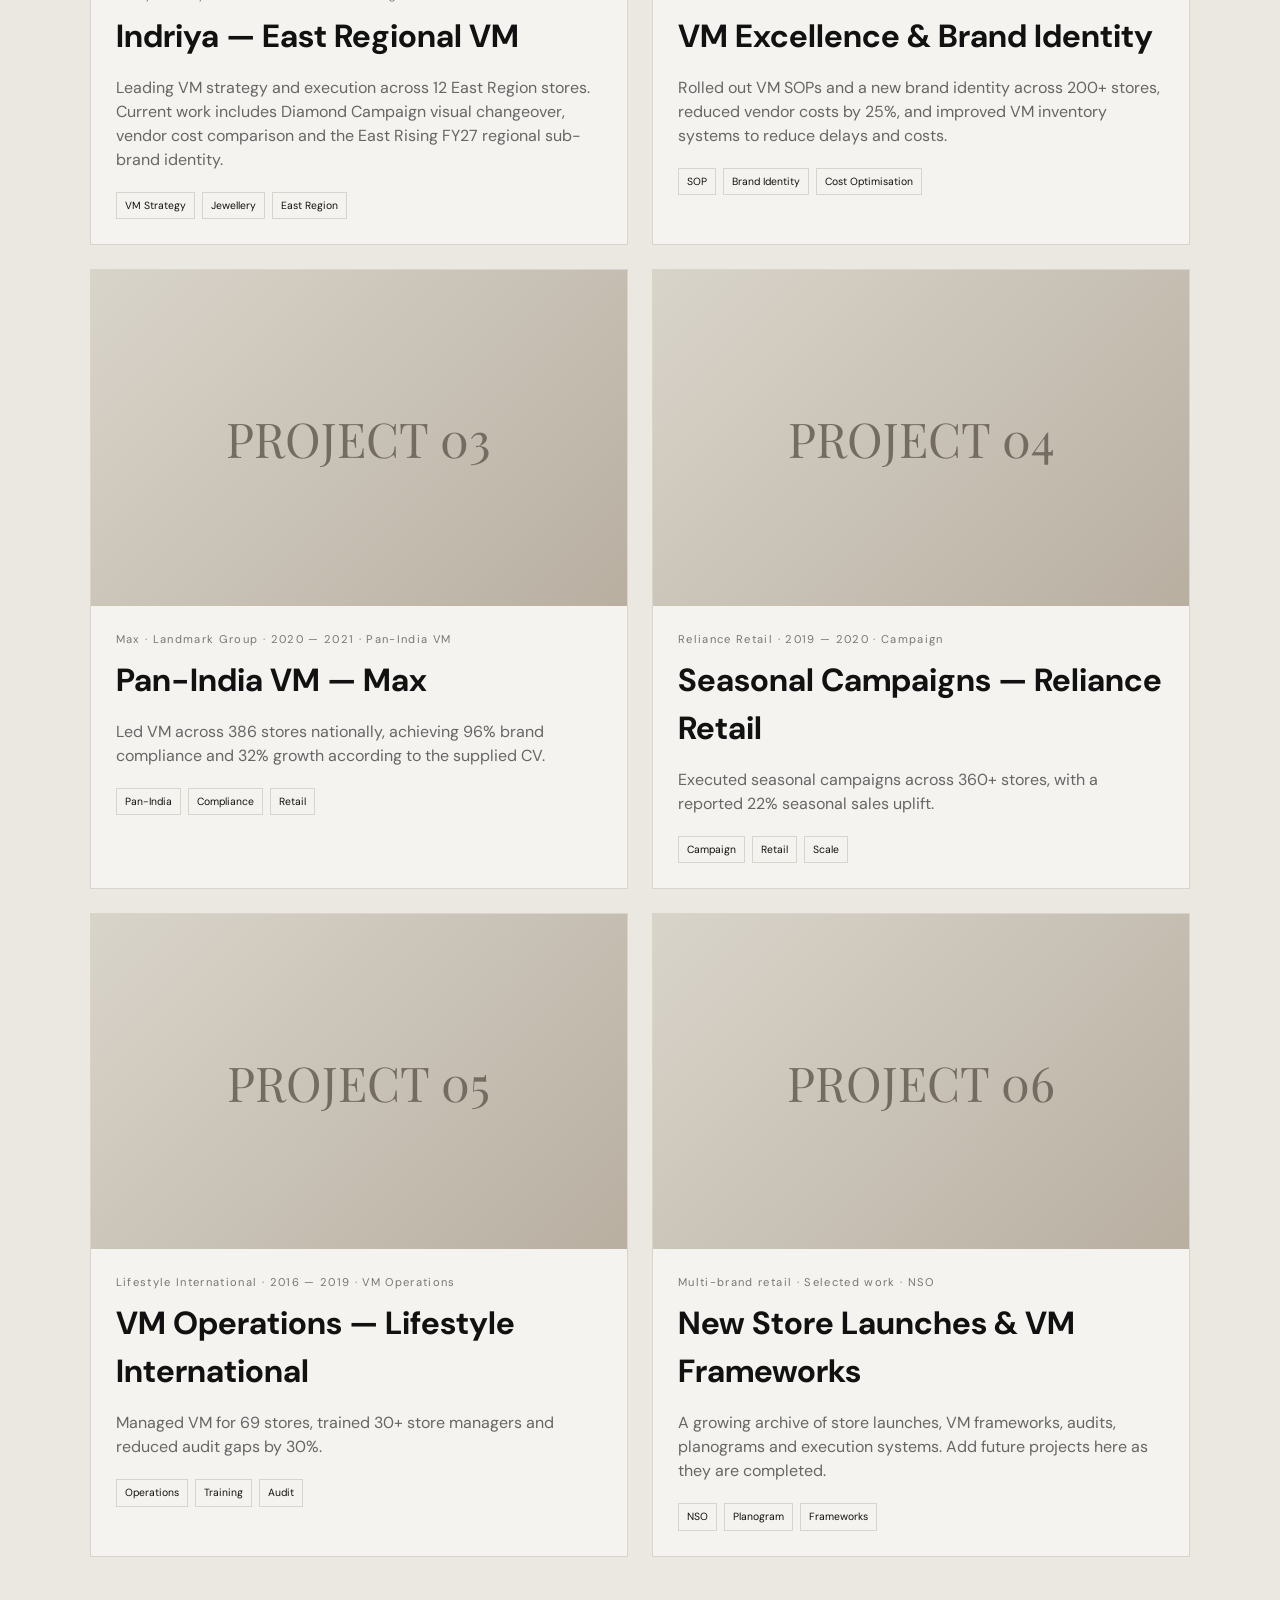
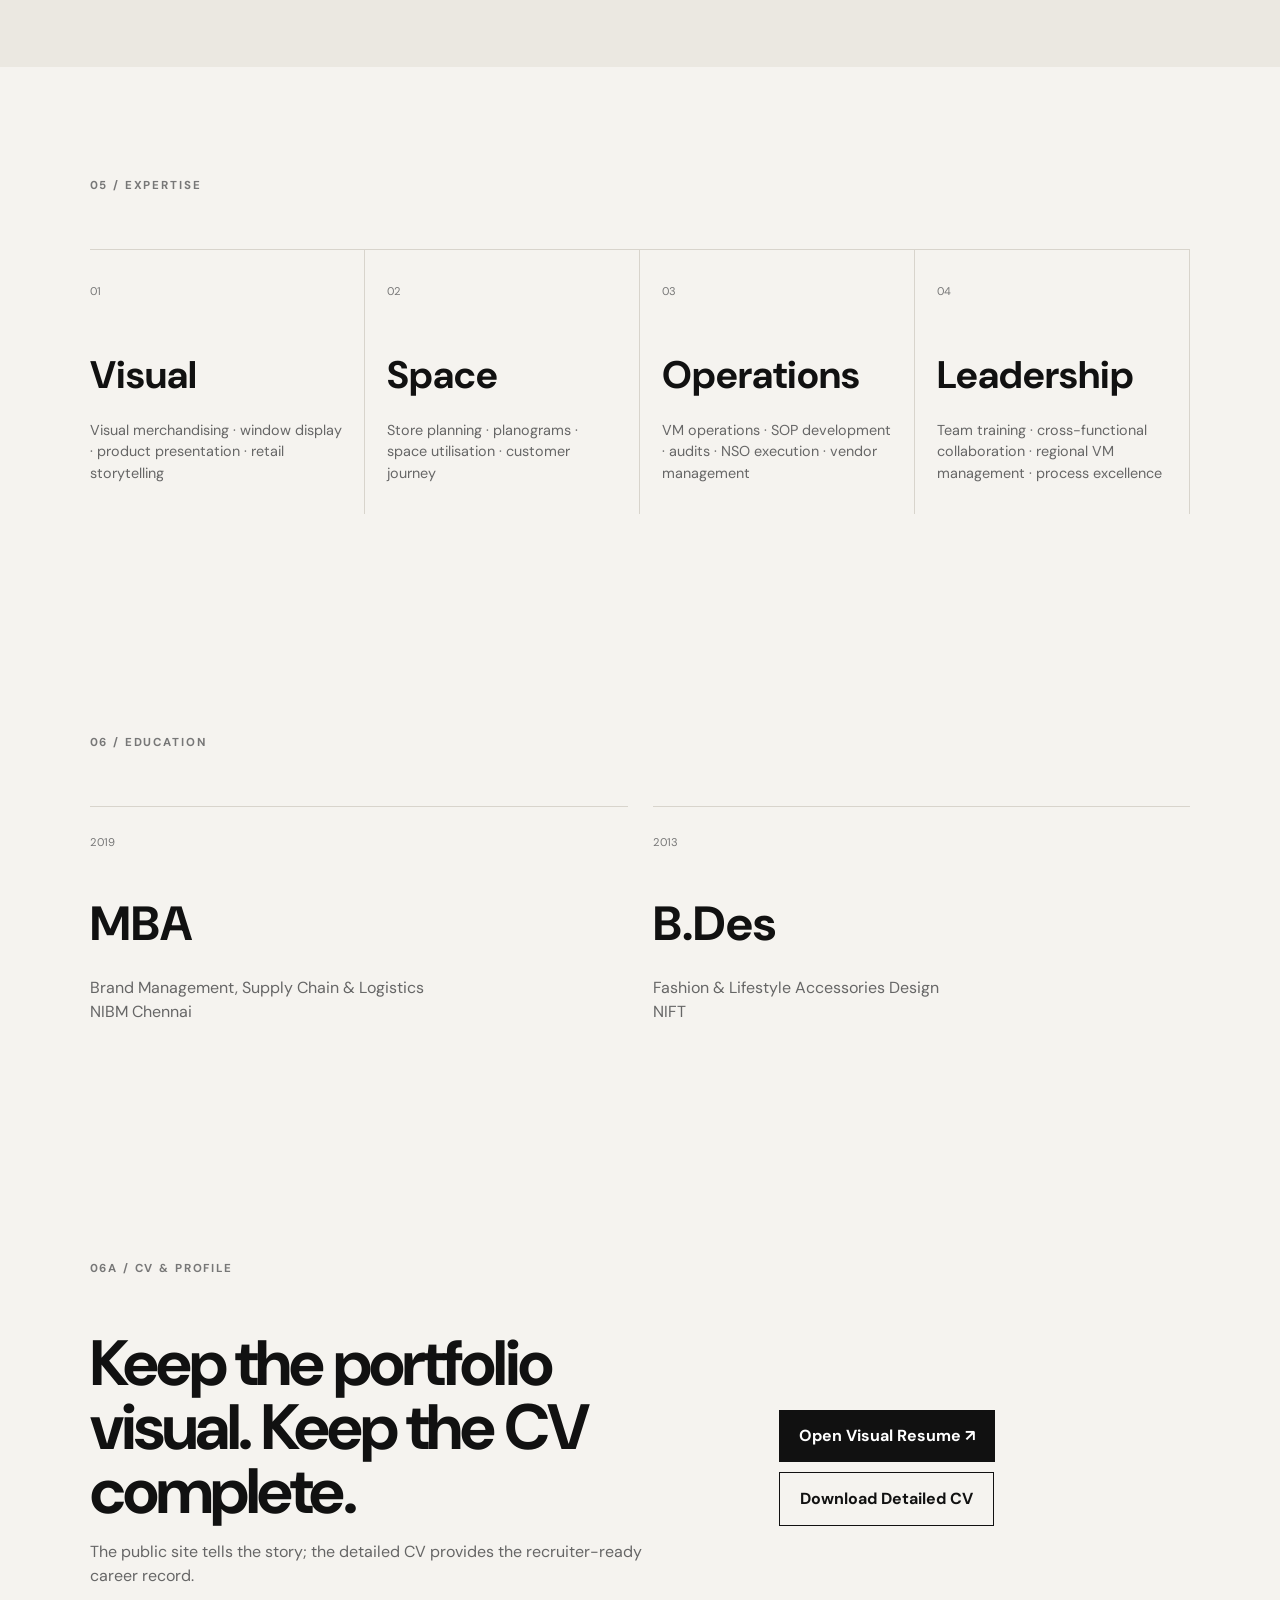
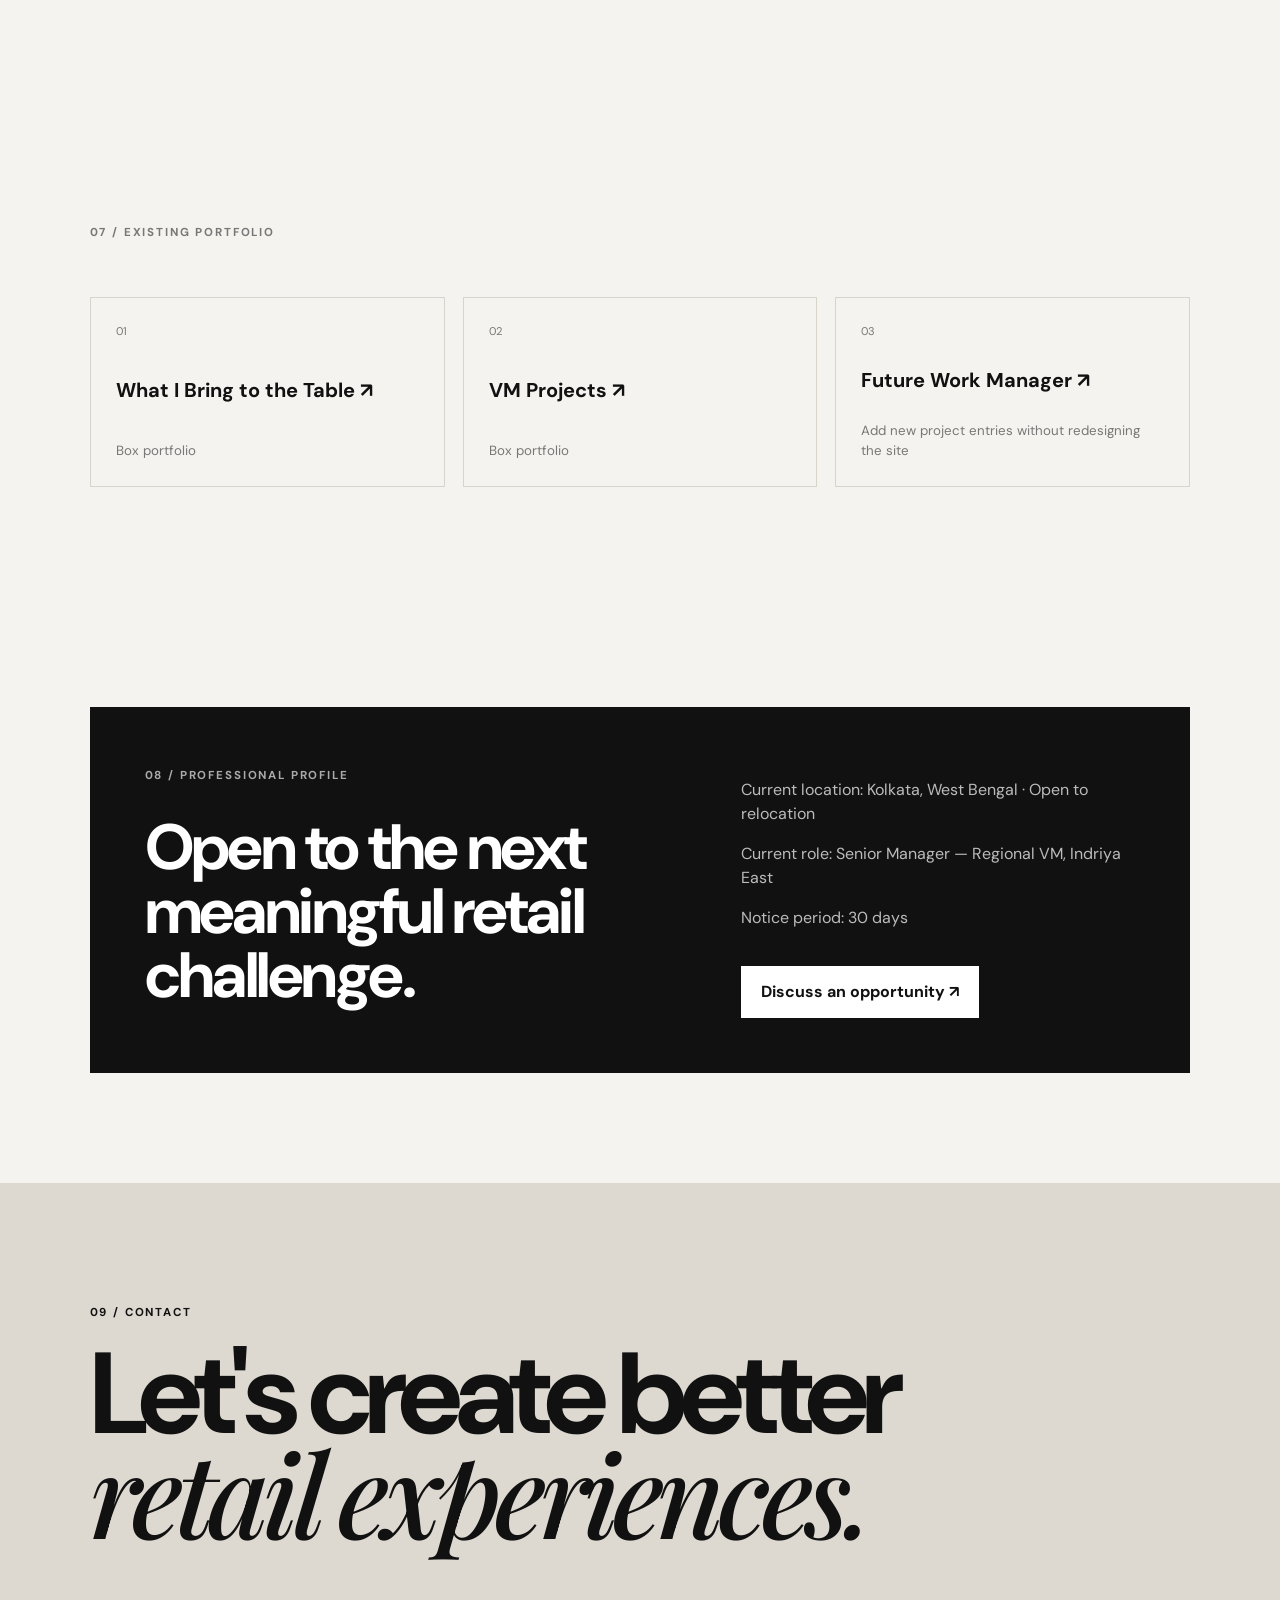
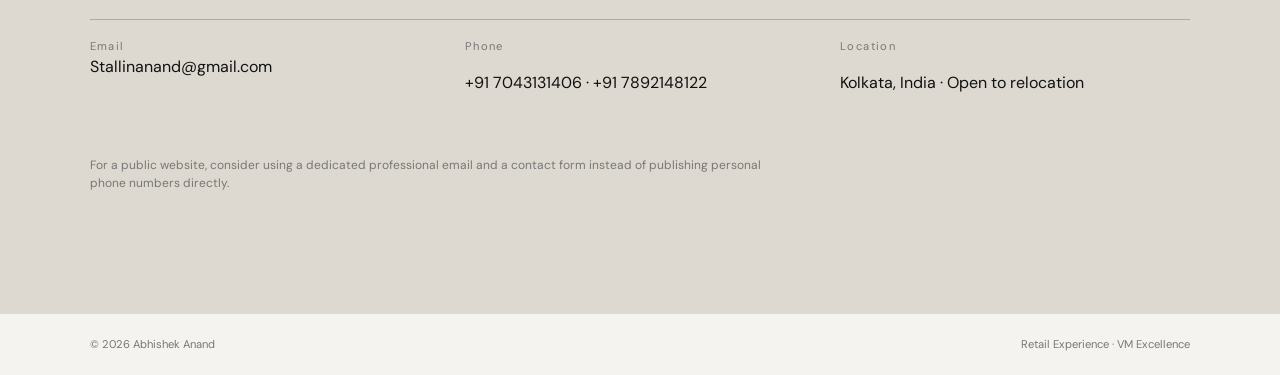
==== commit c328d7b3: "Update index.html Image link" ====
--- a/index.html
+++ b/index.html
@@ -101,7 +101,7 @@
         </div>
       </div>
 <div class="case-hero">
-  <img src="/indriya-01.jpg" alt="Indriya jewellery store entrance and exterior VM">
+  <img src="/IMG-20260815-WA0028.jpg" alt="Indriya jewellery store entrance and exterior VM">
   <div class="case-caption"><span>01</span><strong>Storefront as brand theatre</strong></div>
 </div>
       
